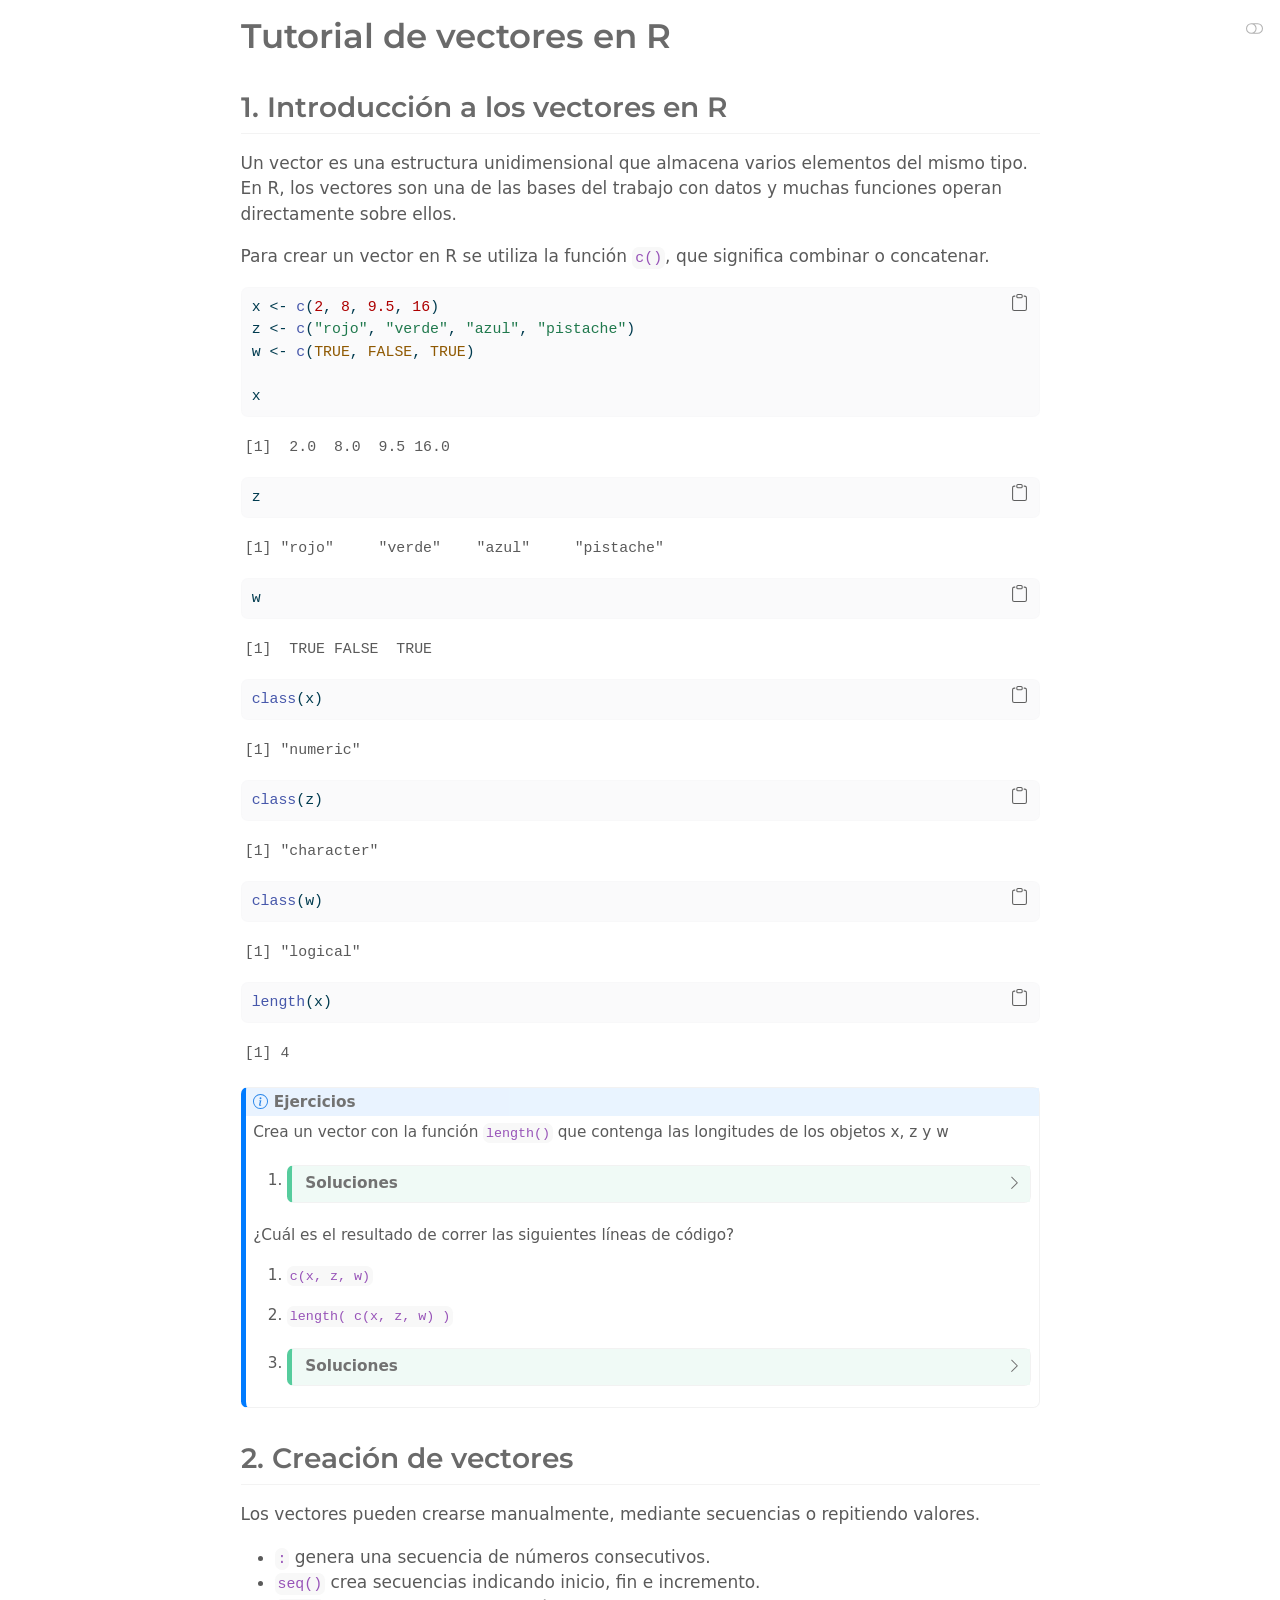
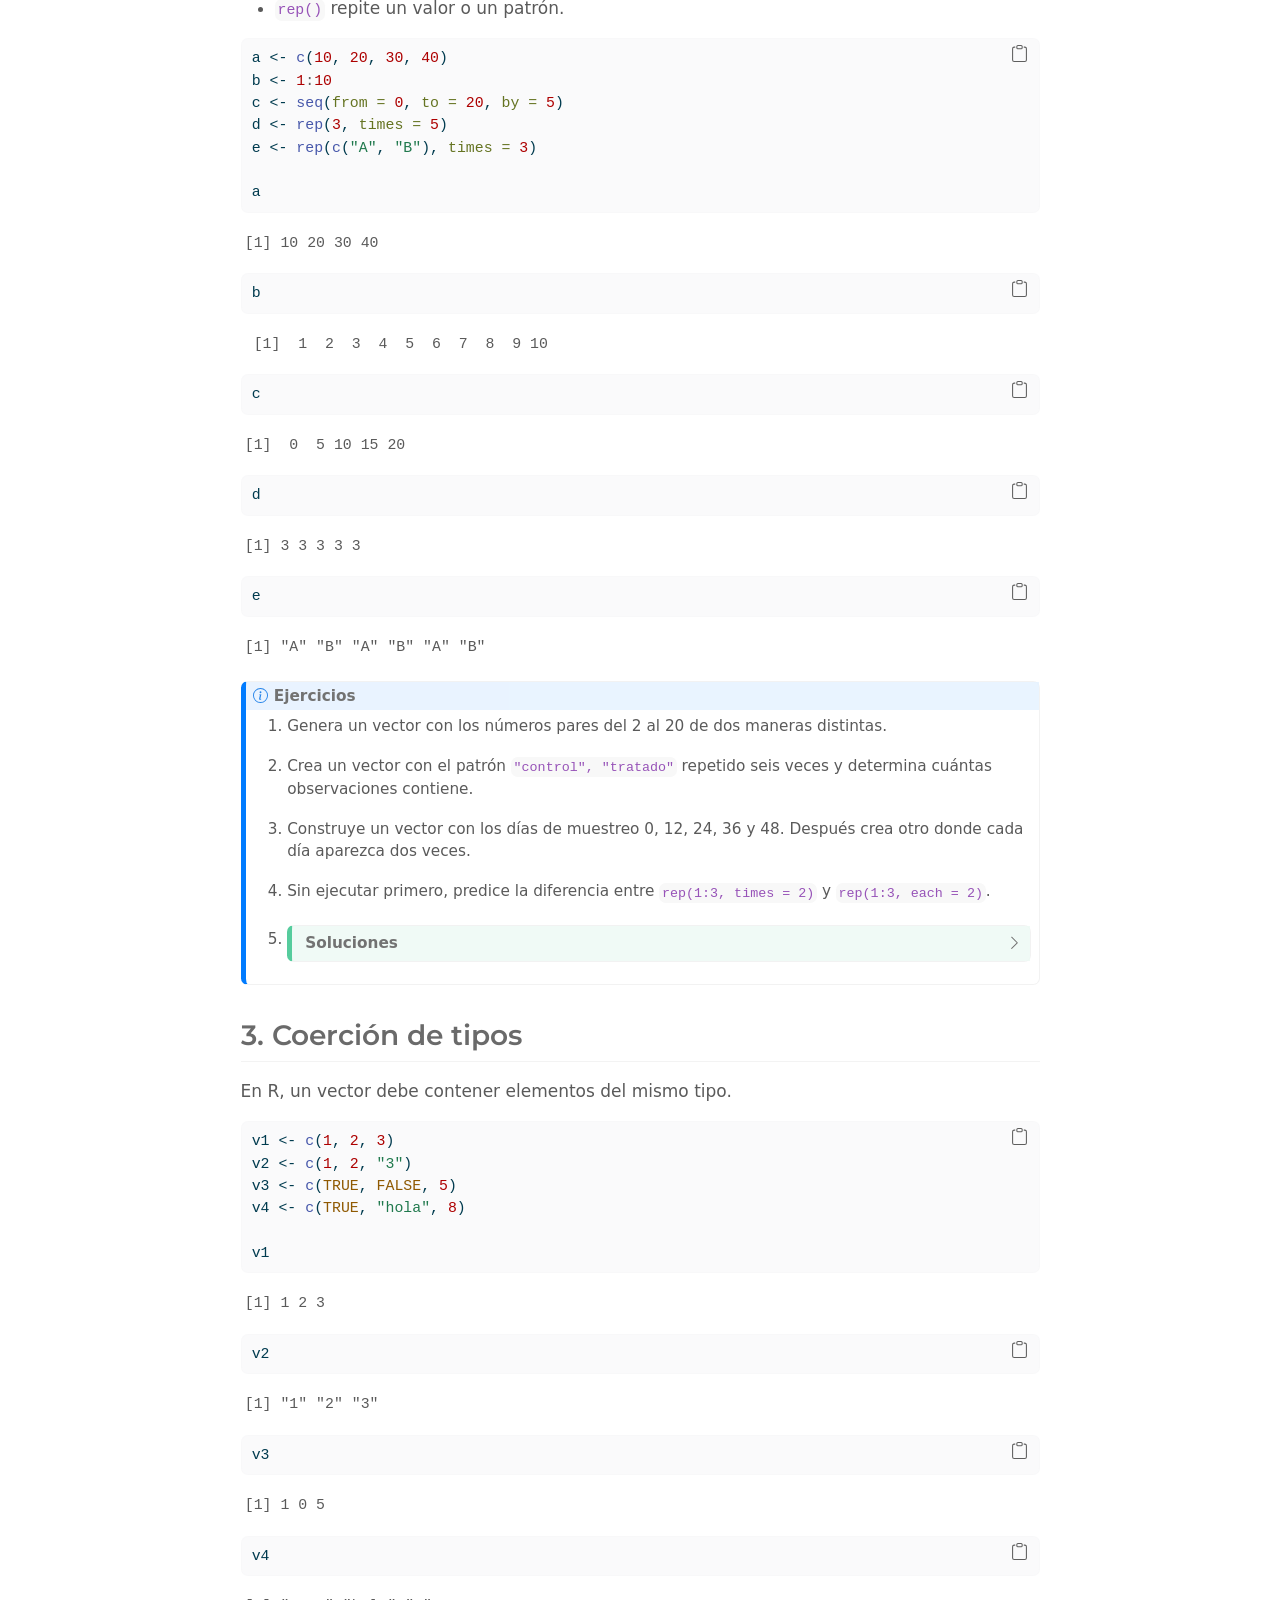
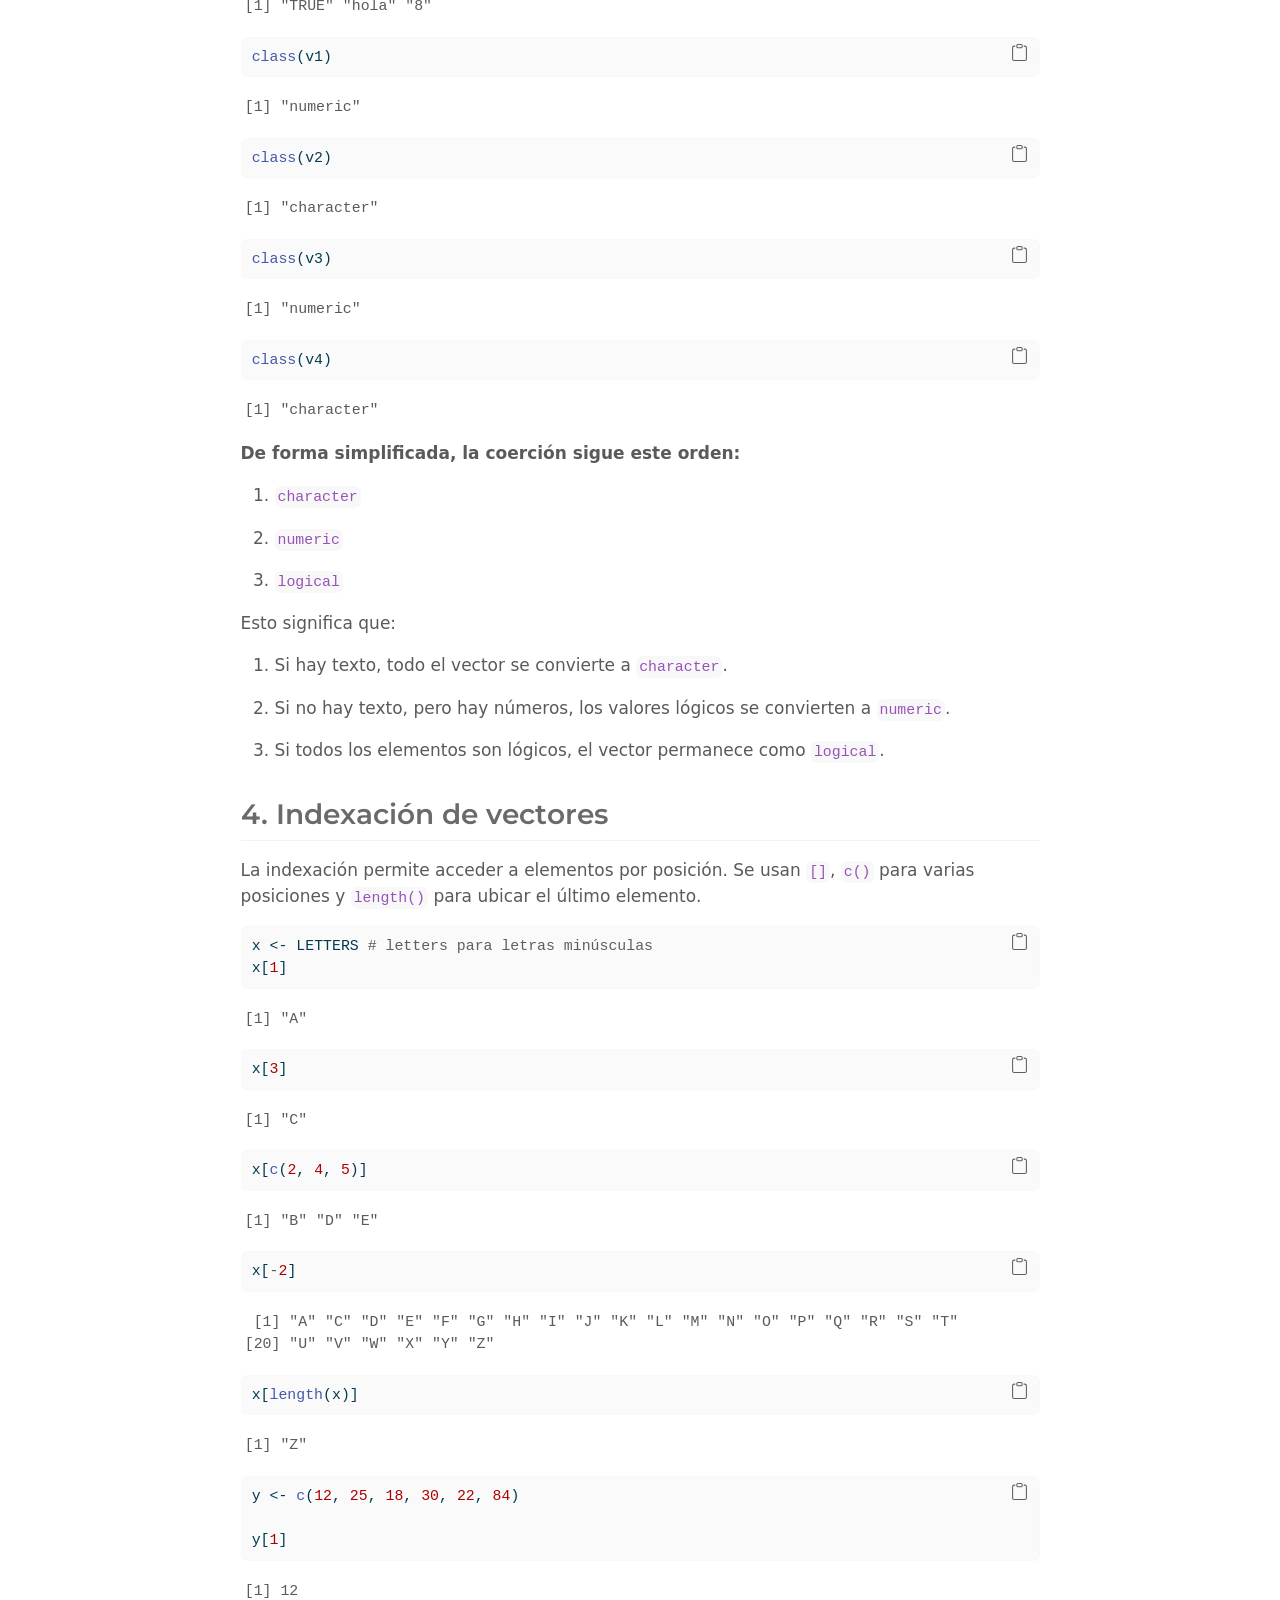
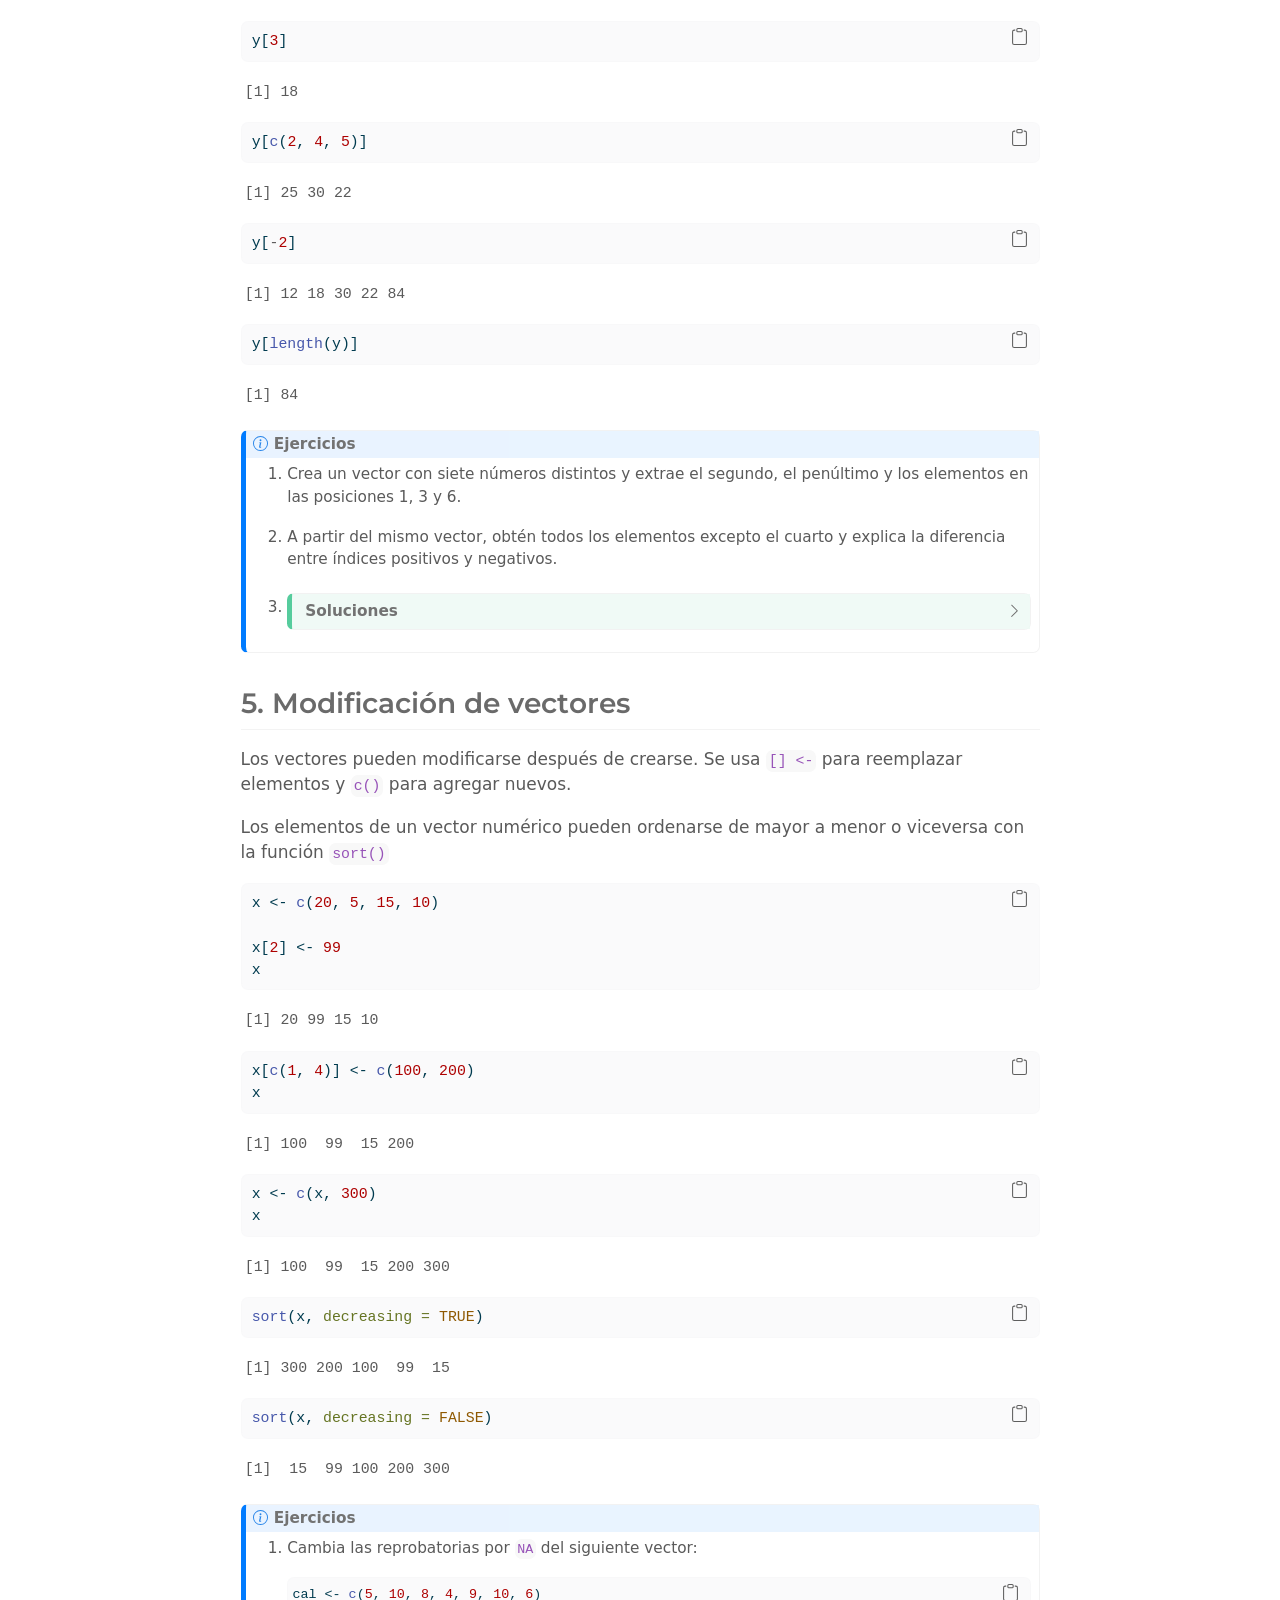
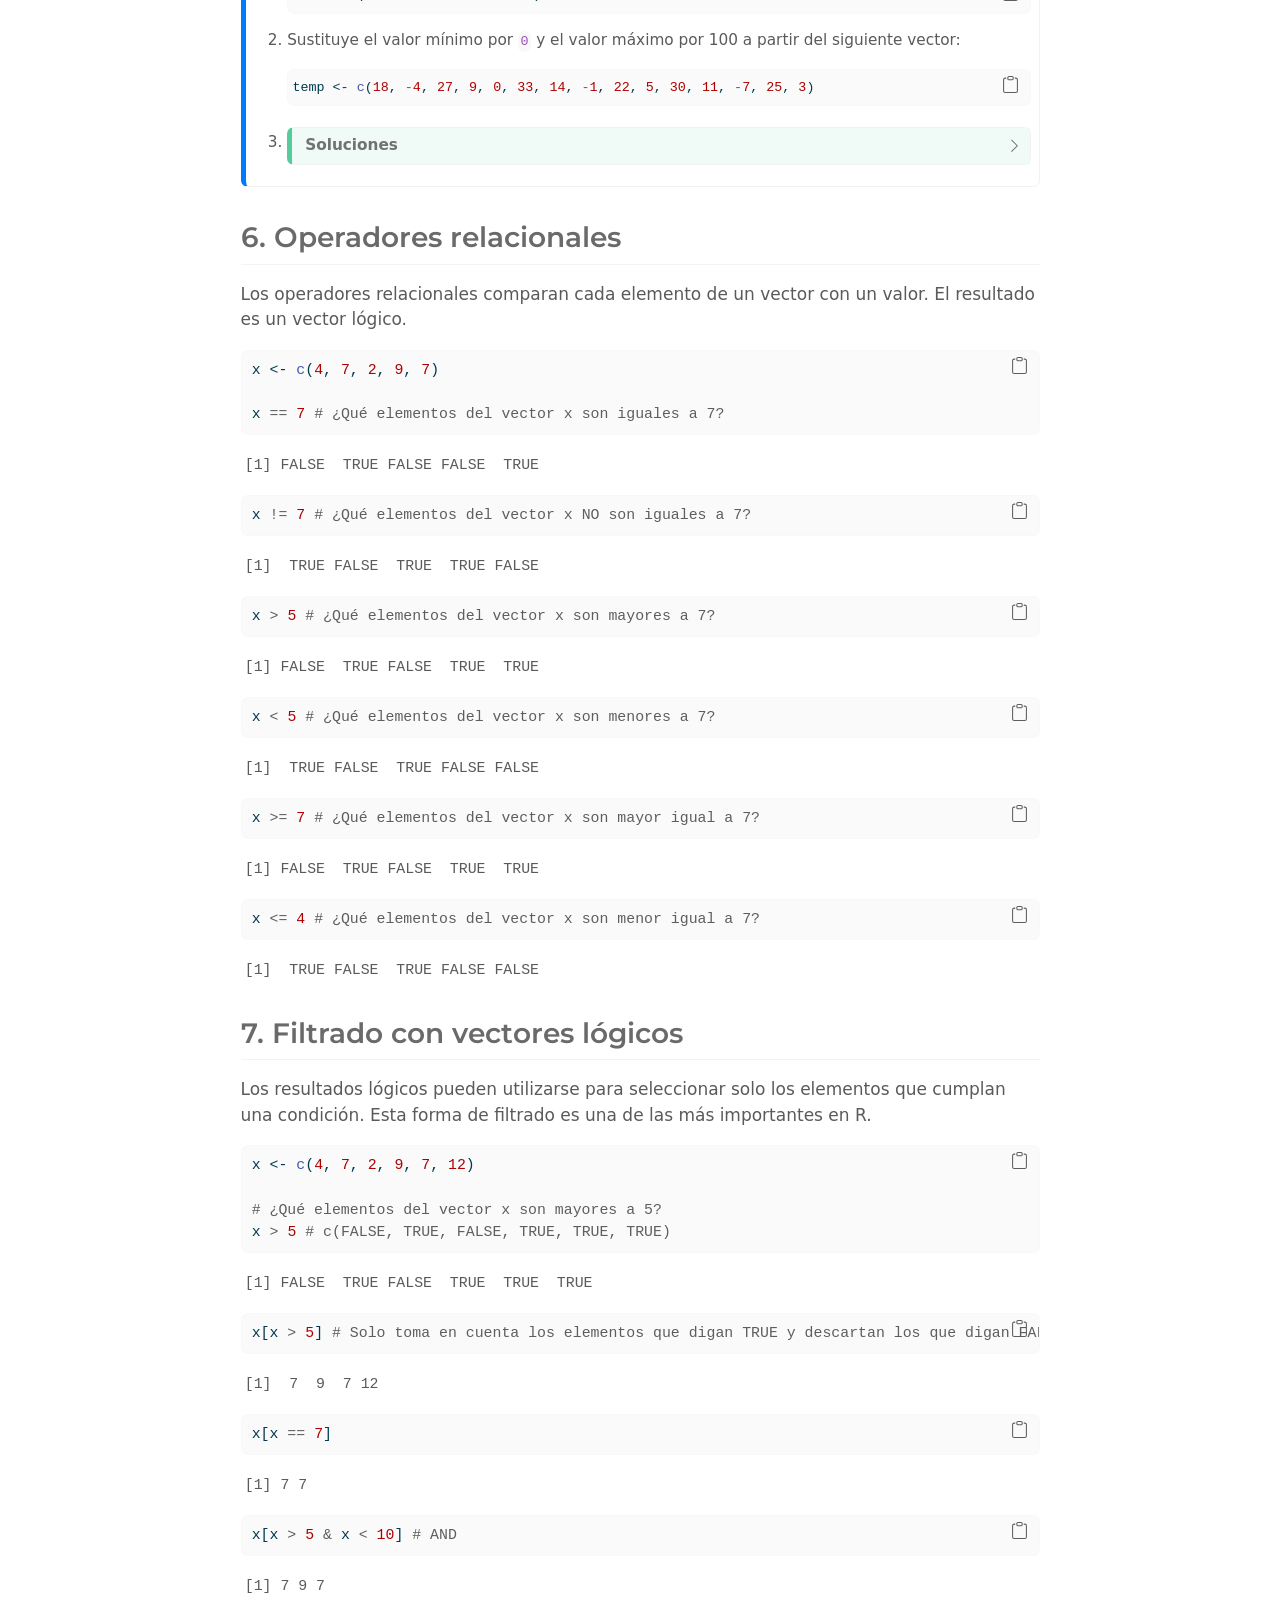
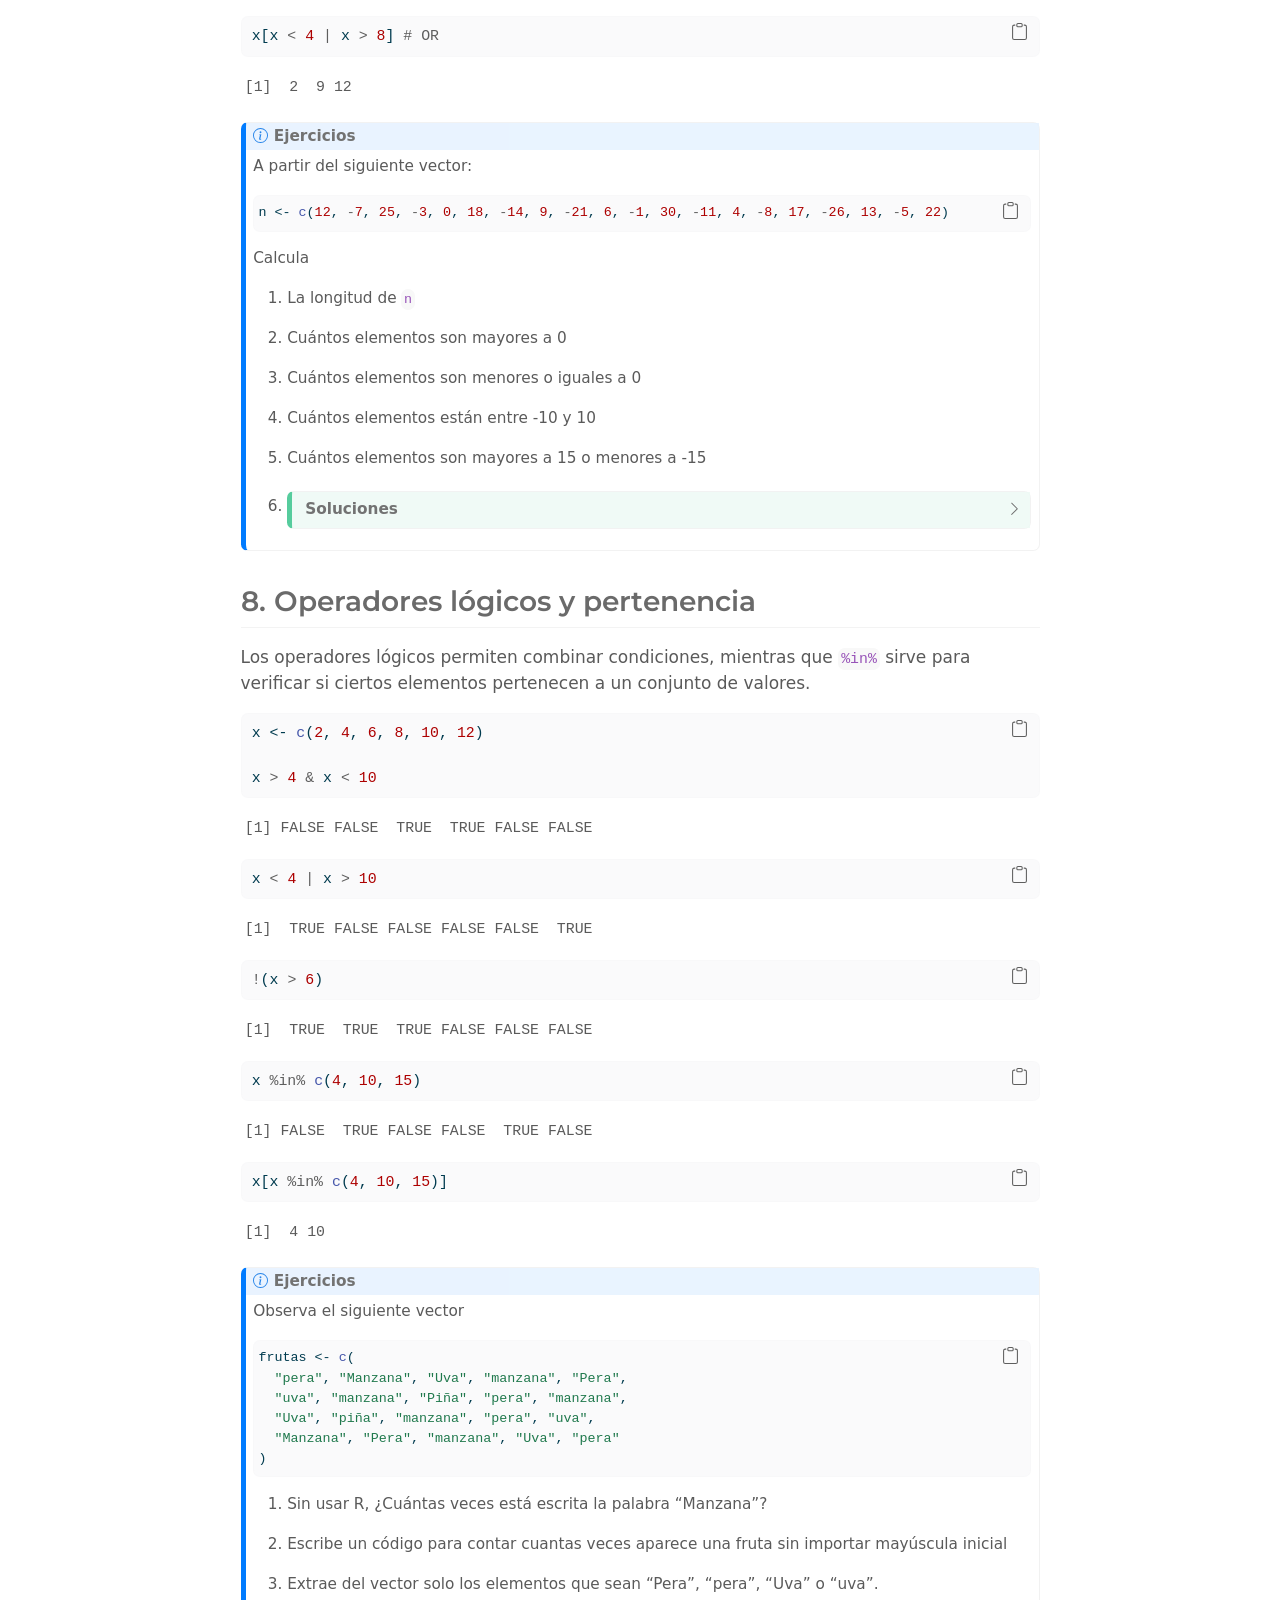
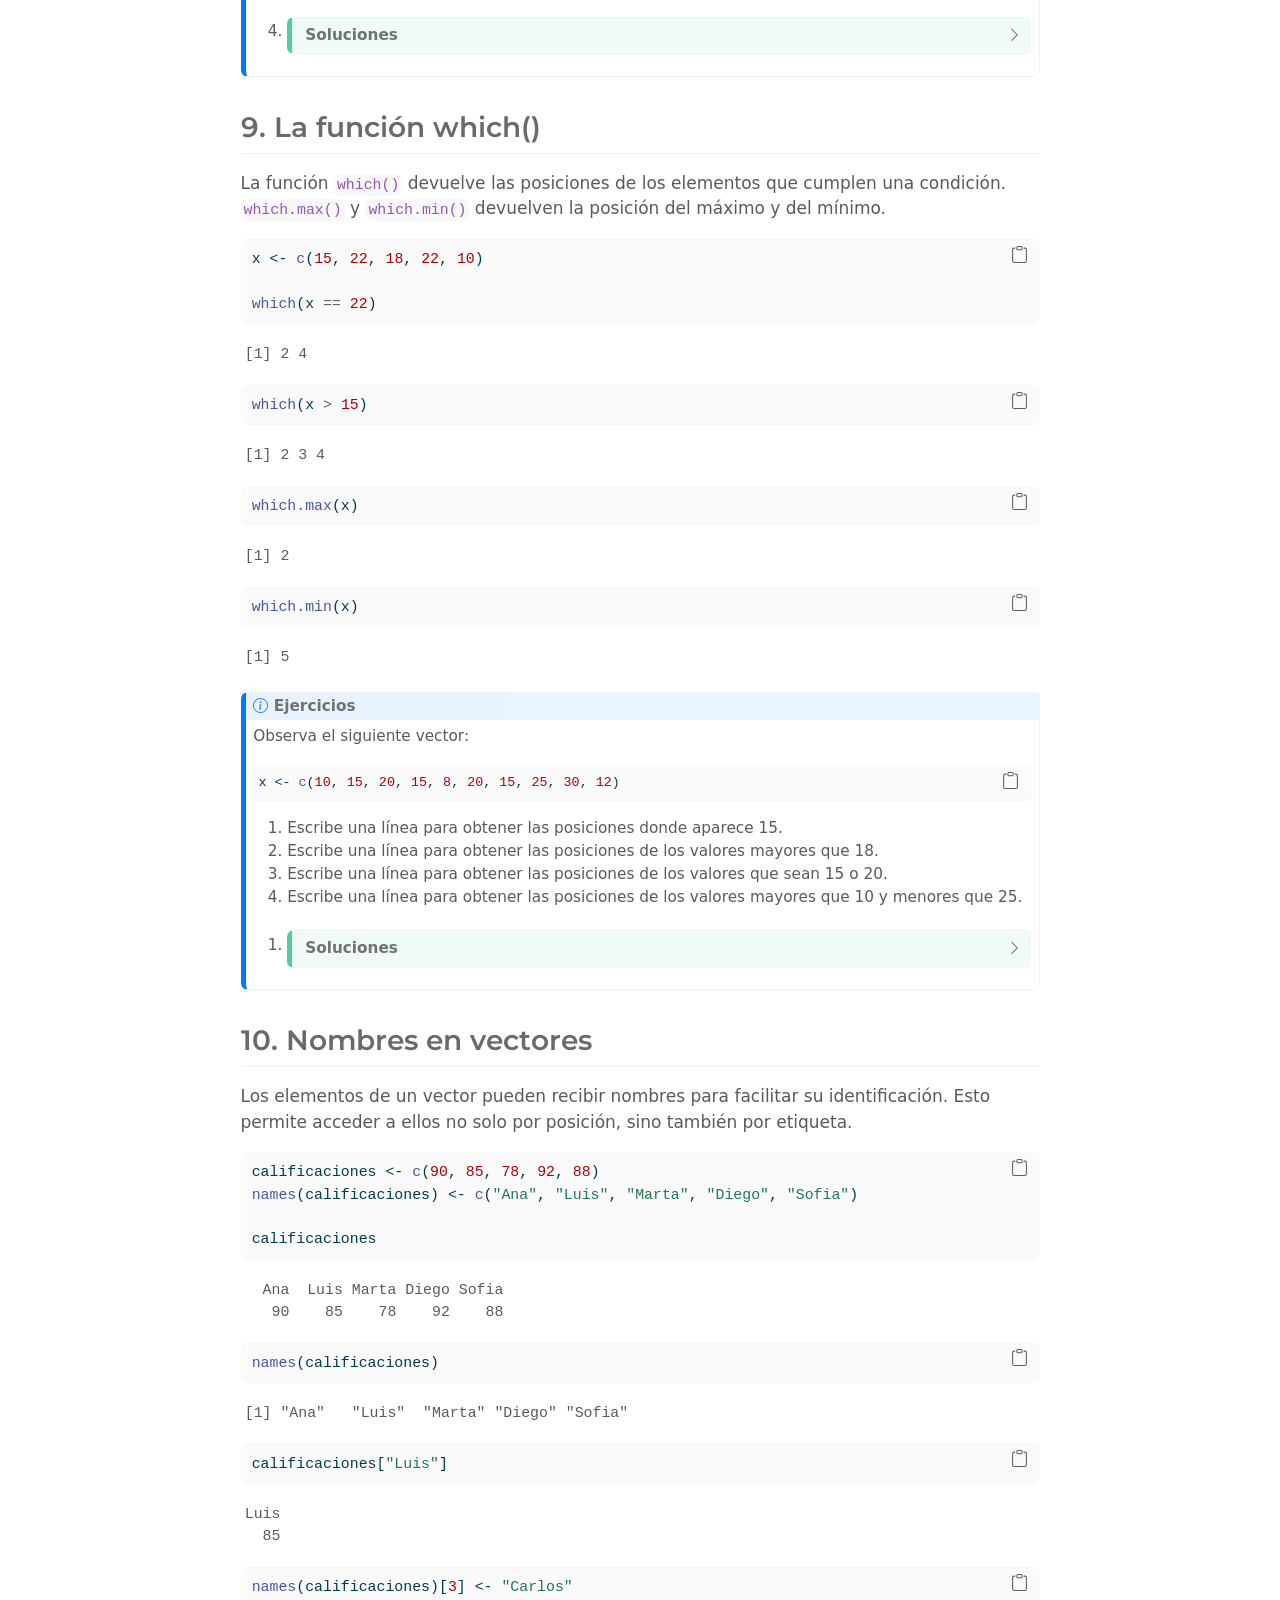
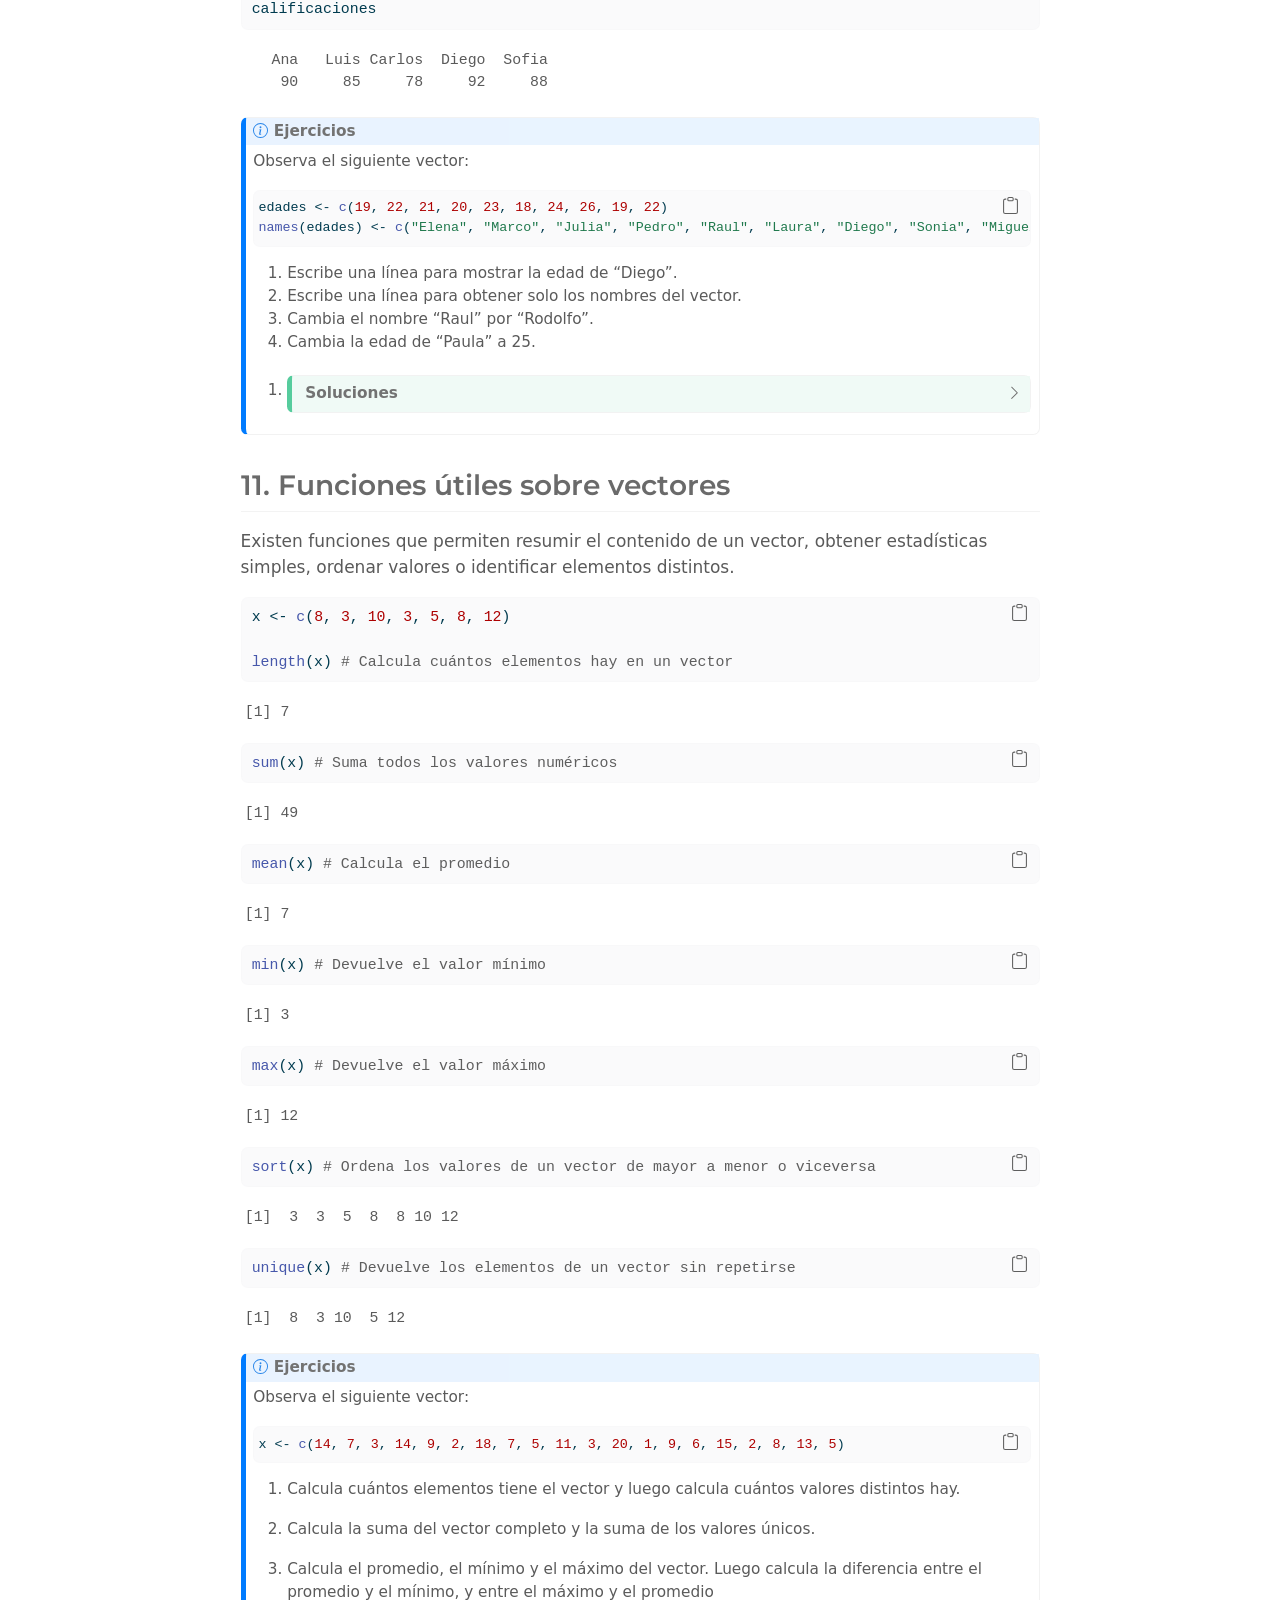
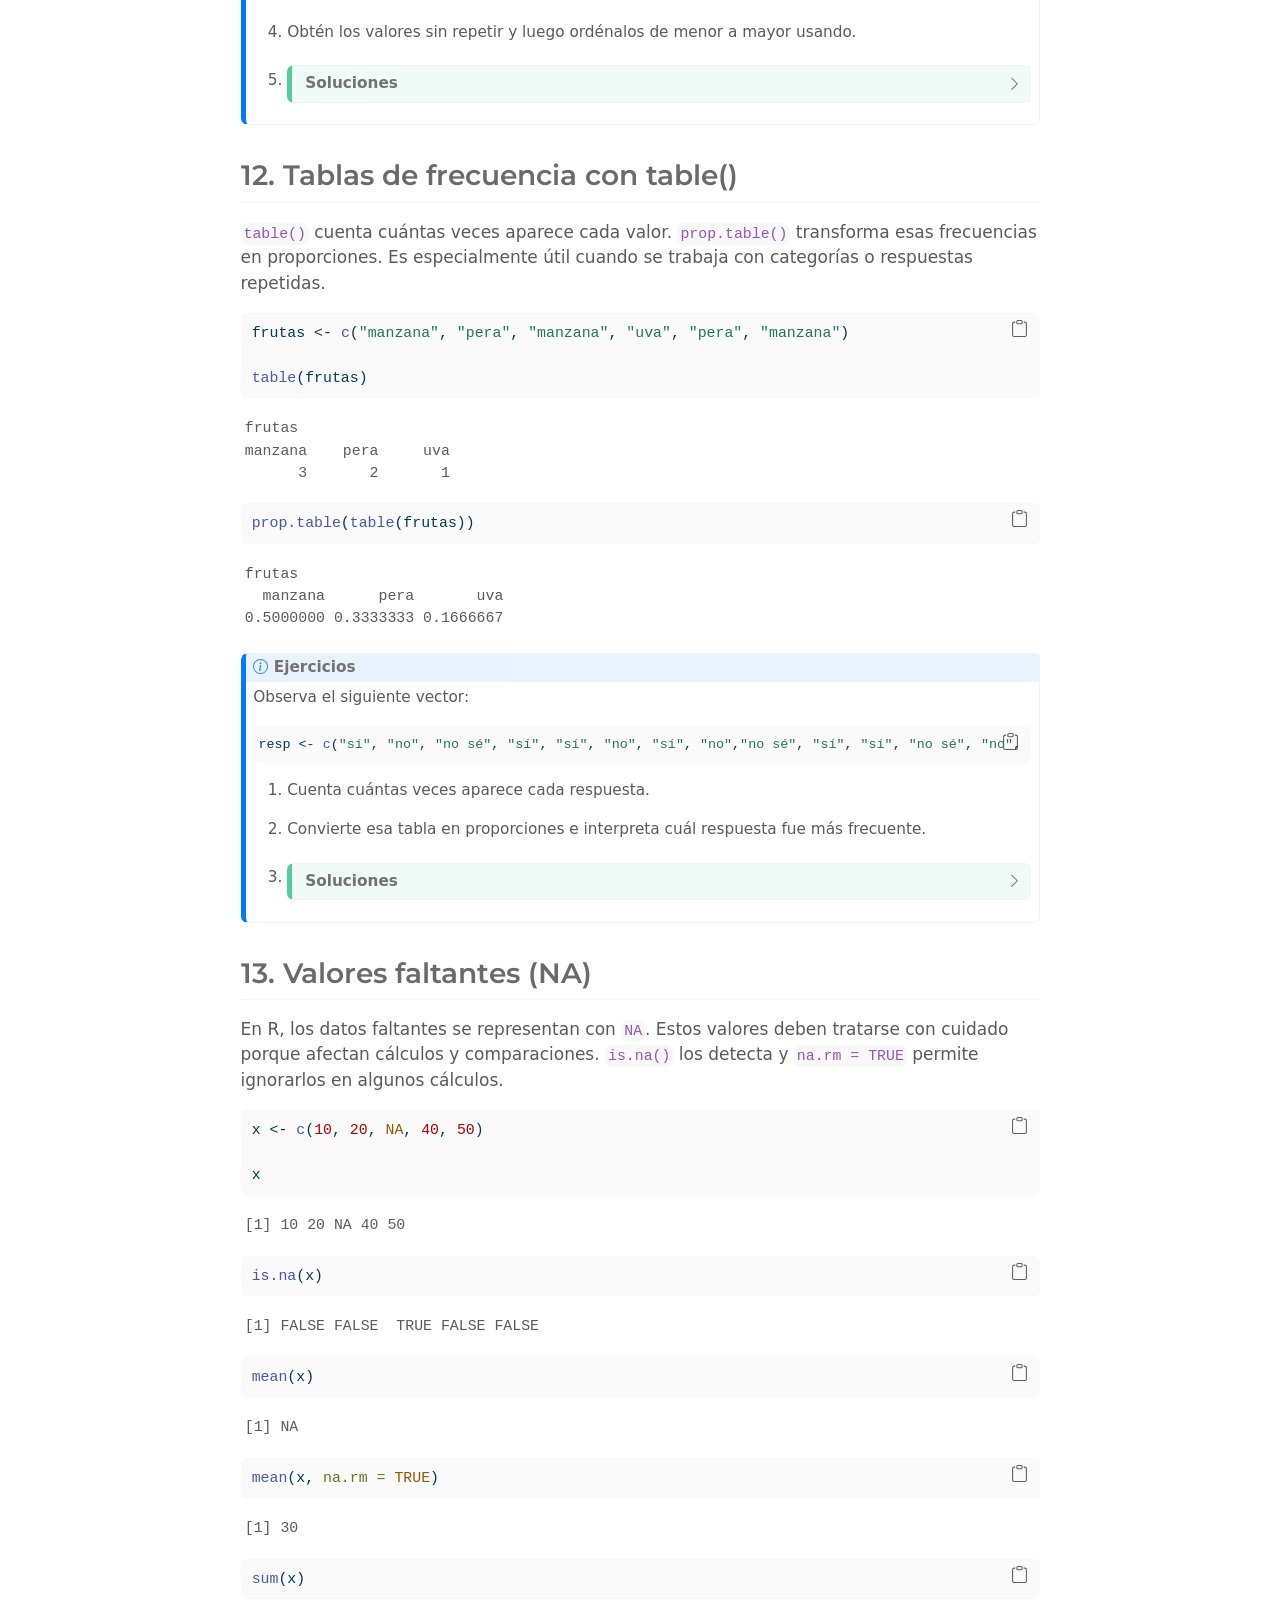
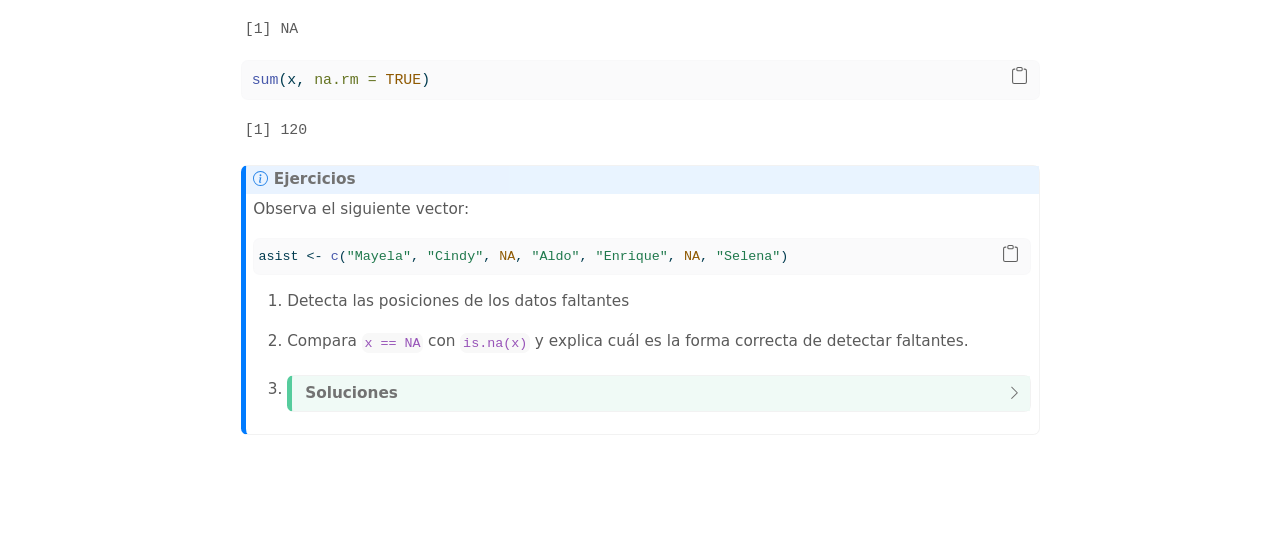
==== VectoresR.html @ cc98513a "Finished" ====
<!DOCTYPE html>
<html xmlns="http://www.w3.org/1999/xhtml" lang="en" xml:lang="en"><head>

<meta charset="utf-8">
<meta name="generator" content="quarto-1.3.433">

<meta name="viewport" content="width=device-width, initial-scale=1.0, user-scalable=yes">


<title>Tutorial de vectores en R</title>
<style>
code{white-space: pre-wrap;}
span.smallcaps{font-variant: small-caps;}
div.columns{display: flex; gap: min(4vw, 1.5em);}
div.column{flex: auto; overflow-x: auto;}
div.hanging-indent{margin-left: 1.5em; text-indent: -1.5em;}
ul.task-list{list-style: none;}
ul.task-list li input[type="checkbox"] {
  width: 0.8em;
  margin: 0 0.8em 0.2em -1em; /* quarto-specific, see https://github.com/quarto-dev/quarto-cli/issues/4556 */ 
  vertical-align: middle;
}
/* CSS for syntax highlighting */
pre > code.sourceCode { white-space: pre; position: relative; }
pre > code.sourceCode > span { display: inline-block; line-height: 1.25; }
pre > code.sourceCode > span:empty { height: 1.2em; }
.sourceCode { overflow: visible; }
code.sourceCode > span { color: inherit; text-decoration: inherit; }
div.sourceCode { margin: 1em 0; }
pre.sourceCode { margin: 0; }
@media screen {
div.sourceCode { overflow: auto; }
}
@media print {
pre > code.sourceCode { white-space: pre-wrap; }
pre > code.sourceCode > span { text-indent: -5em; padding-left: 5em; }
}
pre.numberSource code
  { counter-reset: source-line 0; }
pre.numberSource code > span
  { position: relative; left: -4em; counter-increment: source-line; }
pre.numberSource code > span > a:first-child::before
  { content: counter(source-line);
    position: relative; left: -1em; text-align: right; vertical-align: baseline;
    border: none; display: inline-block;
    -webkit-touch-callout: none; -webkit-user-select: none;
    -khtml-user-select: none; -moz-user-select: none;
    -ms-user-select: none; user-select: none;
    padding: 0 4px; width: 4em;
  }
pre.numberSource { margin-left: 3em;  padding-left: 4px; }
div.sourceCode
  {   }
@media screen {
pre > code.sourceCode > span > a:first-child::before { text-decoration: underline; }
}
</style>


<script src="VectoresR_files/libs/clipboard/clipboard.min.js"></script>
<script src="VectoresR_files/libs/quarto-html/quarto.js"></script>
<script src="VectoresR_files/libs/quarto-html/popper.min.js"></script>
<script src="VectoresR_files/libs/quarto-html/tippy.umd.min.js"></script>
<script src="VectoresR_files/libs/quarto-html/anchor.min.js"></script>
<link href="VectoresR_files/libs/quarto-html/tippy.css" rel="stylesheet">
<link href="VectoresR_files/libs/quarto-html/quarto-syntax-highlighting.css" rel="stylesheet" class="quarto-color-scheme" id="quarto-text-highlighting-styles">
<link href="VectoresR_files/libs/quarto-html/quarto-syntax-highlighting-dark.css" rel="prefetch" class="quarto-color-scheme quarto-color-alternate" id="quarto-text-highlighting-styles">
<script src="VectoresR_files/libs/bootstrap/bootstrap.min.js"></script>
<link href="VectoresR_files/libs/bootstrap/bootstrap-icons.css" rel="stylesheet">
<link href="VectoresR_files/libs/bootstrap/bootstrap.min.css" rel="stylesheet" class="quarto-color-scheme" id="quarto-bootstrap" data-mode="light">
<link href="VectoresR_files/libs/bootstrap/bootstrap-dark.min.css" rel="prefetch" class="quarto-color-scheme quarto-color-alternate" id="quarto-bootstrap" data-mode="dark">


</head>

<body class="fullcontent">

<div id="quarto-content" class="page-columns page-rows-contents page-layout-article">

<main class="content" id="quarto-document-content">

<header id="title-block-header" class="quarto-title-block default">
<div class="quarto-title">
<h1 class="title">Tutorial de vectores en R</h1>
</div>



<div class="quarto-title-meta">

    
  
    
  </div>
  

</header>

<section id="introducción-a-los-vectores-en-r" class="level2">
<h2 class="anchored" data-anchor-id="introducción-a-los-vectores-en-r">1. Introducción a los vectores en R</h2>
<p>Un vector es una estructura unidimensional que almacena varios elementos del mismo tipo. En R, los vectores son una de las bases del trabajo con datos y muchas funciones operan directamente sobre ellos.</p>
<p>Para crear un vector en R se utiliza la función <code>c()</code>, que significa combinar o concatenar.</p>
<div class="cell">
<div class="sourceCode cell-code" id="cb1"><pre class="sourceCode r code-with-copy"><code class="sourceCode r"><span id="cb1-1"><a href="#cb1-1" aria-hidden="true" tabindex="-1"></a>x <span class="ot">&lt;-</span> <span class="fu">c</span>(<span class="dv">2</span>, <span class="dv">8</span>, <span class="fl">9.5</span>, <span class="dv">16</span>)</span>
<span id="cb1-2"><a href="#cb1-2" aria-hidden="true" tabindex="-1"></a>z <span class="ot">&lt;-</span> <span class="fu">c</span>(<span class="st">"rojo"</span>, <span class="st">"verde"</span>, <span class="st">"azul"</span>, <span class="st">"pistache"</span>)</span>
<span id="cb1-3"><a href="#cb1-3" aria-hidden="true" tabindex="-1"></a>w <span class="ot">&lt;-</span> <span class="fu">c</span>(<span class="cn">TRUE</span>, <span class="cn">FALSE</span>, <span class="cn">TRUE</span>)</span>
<span id="cb1-4"><a href="#cb1-4" aria-hidden="true" tabindex="-1"></a></span>
<span id="cb1-5"><a href="#cb1-5" aria-hidden="true" tabindex="-1"></a>x</span></code><button title="Copy to Clipboard" class="code-copy-button"><i class="bi"></i></button></pre></div>
<div class="cell-output cell-output-stdout">
<pre><code>[1]  2.0  8.0  9.5 16.0</code></pre>
</div>
<div class="sourceCode cell-code" id="cb3"><pre class="sourceCode r code-with-copy"><code class="sourceCode r"><span id="cb3-1"><a href="#cb3-1" aria-hidden="true" tabindex="-1"></a>z</span></code><button title="Copy to Clipboard" class="code-copy-button"><i class="bi"></i></button></pre></div>
<div class="cell-output cell-output-stdout">
<pre><code>[1] "rojo"     "verde"    "azul"     "pistache"</code></pre>
</div>
<div class="sourceCode cell-code" id="cb5"><pre class="sourceCode r code-with-copy"><code class="sourceCode r"><span id="cb5-1"><a href="#cb5-1" aria-hidden="true" tabindex="-1"></a>w</span></code><button title="Copy to Clipboard" class="code-copy-button"><i class="bi"></i></button></pre></div>
<div class="cell-output cell-output-stdout">
<pre><code>[1]  TRUE FALSE  TRUE</code></pre>
</div>
<div class="sourceCode cell-code" id="cb7"><pre class="sourceCode r code-with-copy"><code class="sourceCode r"><span id="cb7-1"><a href="#cb7-1" aria-hidden="true" tabindex="-1"></a><span class="fu">class</span>(x)</span></code><button title="Copy to Clipboard" class="code-copy-button"><i class="bi"></i></button></pre></div>
<div class="cell-output cell-output-stdout">
<pre><code>[1] "numeric"</code></pre>
</div>
<div class="sourceCode cell-code" id="cb9"><pre class="sourceCode r code-with-copy"><code class="sourceCode r"><span id="cb9-1"><a href="#cb9-1" aria-hidden="true" tabindex="-1"></a><span class="fu">class</span>(z)</span></code><button title="Copy to Clipboard" class="code-copy-button"><i class="bi"></i></button></pre></div>
<div class="cell-output cell-output-stdout">
<pre><code>[1] "character"</code></pre>
</div>
<div class="sourceCode cell-code" id="cb11"><pre class="sourceCode r code-with-copy"><code class="sourceCode r"><span id="cb11-1"><a href="#cb11-1" aria-hidden="true" tabindex="-1"></a><span class="fu">class</span>(w)</span></code><button title="Copy to Clipboard" class="code-copy-button"><i class="bi"></i></button></pre></div>
<div class="cell-output cell-output-stdout">
<pre><code>[1] "logical"</code></pre>
</div>
<div class="sourceCode cell-code" id="cb13"><pre class="sourceCode r code-with-copy"><code class="sourceCode r"><span id="cb13-1"><a href="#cb13-1" aria-hidden="true" tabindex="-1"></a><span class="fu">length</span>(x)</span></code><button title="Copy to Clipboard" class="code-copy-button"><i class="bi"></i></button></pre></div>
<div class="cell-output cell-output-stdout">
<pre><code>[1] 4</code></pre>
</div>
</div>
<div class="callout callout-style-default callout-note callout-titled">
<div class="callout-header d-flex align-content-center">
<div class="callout-icon-container">
<i class="callout-icon"></i>
</div>
<div class="callout-title-container flex-fill">
Ejercicios
</div>
</div>
<div class="callout-body-container callout-body">
<p>Crea un vector con la función <code>length()</code> que contenga las longitudes de los objetos x, z y w</p>
<ol type="1">
<li><div class="callout callout-style-default callout-tip no-icon callout-titled">
<div class="callout-header d-flex align-content-center" data-bs-toggle="collapse" data-bs-target=".callout-1-contents" aria-controls="callout-1" aria-expanded="false" aria-label="Toggle callout">
<div class="callout-icon-container">
<i class="callout-icon no-icon"></i>
</div>
<div class="callout-title-container flex-fill">
Soluciones
</div>
<div class="callout-btn-toggle d-inline-block border-0 py-1 ps-1 pe-0 float-end"><i class="callout-toggle"></i></div>
</div>
<div id="callout-1" class="callout-1-contents callout-collapse collapse">
<div class="callout-body-container callout-body">
<div class="cell">
<div class="sourceCode cell-code" id="cb15"><pre class="sourceCode r code-with-copy"><code class="sourceCode r"><span id="cb15-1"><a href="#cb15-1" aria-hidden="true" tabindex="-1"></a><span class="fu">c</span>(</span>
<span id="cb15-2"><a href="#cb15-2" aria-hidden="true" tabindex="-1"></a> <span class="fu">length</span>(x),</span>
<span id="cb15-3"><a href="#cb15-3" aria-hidden="true" tabindex="-1"></a> <span class="fu">length</span>(z),</span>
<span id="cb15-4"><a href="#cb15-4" aria-hidden="true" tabindex="-1"></a> <span class="fu">length</span>(w)</span>
<span id="cb15-5"><a href="#cb15-5" aria-hidden="true" tabindex="-1"></a>)</span></code><button title="Copy to Clipboard" class="code-copy-button"><i class="bi"></i></button></pre></div>
<div class="cell-output cell-output-stdout">
<pre><code>[1] 4 4 3</code></pre>
</div>
</div>
</div>
</div>
</div></li>
</ol>
<p>¿Cuál es el resultado de correr las siguientes líneas de código?</p>
<ol type="1">
<li><p><code>c(x, z, w)</code></p></li>
<li><p><code>length( c(x, z, w) )</code></p></li>
<li><div class="callout callout-style-default callout-tip no-icon callout-titled">
<div class="callout-header d-flex align-content-center" data-bs-toggle="collapse" data-bs-target=".callout-2-contents" aria-controls="callout-2" aria-expanded="false" aria-label="Toggle callout">
<div class="callout-icon-container">
<i class="callout-icon no-icon"></i>
</div>
<div class="callout-title-container flex-fill">
Soluciones
</div>
<div class="callout-btn-toggle d-inline-block border-0 py-1 ps-1 pe-0 float-end"><i class="callout-toggle"></i></div>
</div>
<div id="callout-2" class="callout-2-contents callout-collapse collapse">
<div class="callout-body-container callout-body">
<ol type="1">
<li><code>c(x, z, w)</code> combina los elementos de <code>x</code>, <code>z</code> y <code>w</code> en un solo vector.</li>
<li><code>length(c(x, z, w))</code> cuenta cuántos elementos tiene ese vector combinado.</li>
</ol>
</div>
</div>
</div></li>
</ol>
</div>
</div>
</section>
<section id="creación-de-vectores" class="level2">
<h2 class="anchored" data-anchor-id="creación-de-vectores">2. Creación de vectores</h2>
<p>Los vectores pueden crearse manualmente, mediante secuencias o repitiendo valores.</p>
<ul>
<li><code>:</code> genera una secuencia de números consecutivos.</li>
<li><code>seq()</code> crea secuencias indicando inicio, fin e incremento.</li>
<li><code>rep()</code> repite un valor o un patrón.</li>
</ul>
<div class="cell">
<div class="sourceCode cell-code" id="cb17"><pre class="sourceCode r code-with-copy"><code class="sourceCode r"><span id="cb17-1"><a href="#cb17-1" aria-hidden="true" tabindex="-1"></a>a <span class="ot">&lt;-</span> <span class="fu">c</span>(<span class="dv">10</span>, <span class="dv">20</span>, <span class="dv">30</span>, <span class="dv">40</span>)</span>
<span id="cb17-2"><a href="#cb17-2" aria-hidden="true" tabindex="-1"></a>b <span class="ot">&lt;-</span> <span class="dv">1</span><span class="sc">:</span><span class="dv">10</span></span>
<span id="cb17-3"><a href="#cb17-3" aria-hidden="true" tabindex="-1"></a>c <span class="ot">&lt;-</span> <span class="fu">seq</span>(<span class="at">from =</span> <span class="dv">0</span>, <span class="at">to =</span> <span class="dv">20</span>, <span class="at">by =</span> <span class="dv">5</span>)</span>
<span id="cb17-4"><a href="#cb17-4" aria-hidden="true" tabindex="-1"></a>d <span class="ot">&lt;-</span> <span class="fu">rep</span>(<span class="dv">3</span>, <span class="at">times =</span> <span class="dv">5</span>)</span>
<span id="cb17-5"><a href="#cb17-5" aria-hidden="true" tabindex="-1"></a>e <span class="ot">&lt;-</span> <span class="fu">rep</span>(<span class="fu">c</span>(<span class="st">"A"</span>, <span class="st">"B"</span>), <span class="at">times =</span> <span class="dv">3</span>)</span>
<span id="cb17-6"><a href="#cb17-6" aria-hidden="true" tabindex="-1"></a></span>
<span id="cb17-7"><a href="#cb17-7" aria-hidden="true" tabindex="-1"></a>a</span></code><button title="Copy to Clipboard" class="code-copy-button"><i class="bi"></i></button></pre></div>
<div class="cell-output cell-output-stdout">
<pre><code>[1] 10 20 30 40</code></pre>
</div>
<div class="sourceCode cell-code" id="cb19"><pre class="sourceCode r code-with-copy"><code class="sourceCode r"><span id="cb19-1"><a href="#cb19-1" aria-hidden="true" tabindex="-1"></a>b</span></code><button title="Copy to Clipboard" class="code-copy-button"><i class="bi"></i></button></pre></div>
<div class="cell-output cell-output-stdout">
<pre><code> [1]  1  2  3  4  5  6  7  8  9 10</code></pre>
</div>
<div class="sourceCode cell-code" id="cb21"><pre class="sourceCode r code-with-copy"><code class="sourceCode r"><span id="cb21-1"><a href="#cb21-1" aria-hidden="true" tabindex="-1"></a>c</span></code><button title="Copy to Clipboard" class="code-copy-button"><i class="bi"></i></button></pre></div>
<div class="cell-output cell-output-stdout">
<pre><code>[1]  0  5 10 15 20</code></pre>
</div>
<div class="sourceCode cell-code" id="cb23"><pre class="sourceCode r code-with-copy"><code class="sourceCode r"><span id="cb23-1"><a href="#cb23-1" aria-hidden="true" tabindex="-1"></a>d</span></code><button title="Copy to Clipboard" class="code-copy-button"><i class="bi"></i></button></pre></div>
<div class="cell-output cell-output-stdout">
<pre><code>[1] 3 3 3 3 3</code></pre>
</div>
<div class="sourceCode cell-code" id="cb25"><pre class="sourceCode r code-with-copy"><code class="sourceCode r"><span id="cb25-1"><a href="#cb25-1" aria-hidden="true" tabindex="-1"></a>e</span></code><button title="Copy to Clipboard" class="code-copy-button"><i class="bi"></i></button></pre></div>
<div class="cell-output cell-output-stdout">
<pre><code>[1] "A" "B" "A" "B" "A" "B"</code></pre>
</div>
</div>
<div class="callout callout-style-default callout-note callout-titled">
<div class="callout-header d-flex align-content-center">
<div class="callout-icon-container">
<i class="callout-icon"></i>
</div>
<div class="callout-title-container flex-fill">
Ejercicios
</div>
</div>
<div class="callout-body-container callout-body">
<ol type="1">
<li><p>Genera un vector con los números pares del 2 al 20 de dos maneras distintas.</p></li>
<li><p>Crea un vector con el patrón <code>"control", "tratado"</code> repetido seis veces y determina cuántas observaciones contiene.</p></li>
<li><p>Construye un vector con los días de muestreo 0, 12, 24, 36 y 48. Después crea otro donde cada día aparezca dos veces.</p></li>
<li><p>Sin ejecutar primero, predice la diferencia entre <code>rep(1:3, times = 2)</code> y <code>rep(1:3, each = 2)</code>.</p></li>
<li><div class="callout callout-style-default callout-tip no-icon callout-titled">
<div class="callout-header d-flex align-content-center" data-bs-toggle="collapse" data-bs-target=".callout-4-contents" aria-controls="callout-4" aria-expanded="false" aria-label="Toggle callout">
<div class="callout-icon-container">
<i class="callout-icon no-icon"></i>
</div>
<div class="callout-title-container flex-fill">
Soluciones
</div>
<div class="callout-btn-toggle d-inline-block border-0 py-1 ps-1 pe-0 float-end"><i class="callout-toggle"></i></div>
</div>
<div id="callout-4" class="callout-4-contents callout-collapse collapse">
<div class="callout-body-container callout-body">
<div class="cell">
<div class="sourceCode cell-code" id="cb27"><pre class="sourceCode r code-with-copy"><code class="sourceCode r"><span id="cb27-1"><a href="#cb27-1" aria-hidden="true" tabindex="-1"></a><span class="co"># 1</span></span>
<span id="cb27-2"><a href="#cb27-2" aria-hidden="true" tabindex="-1"></a>pares1 <span class="ot">&lt;-</span> <span class="fu">seq</span>(<span class="dv">2</span>, <span class="dv">20</span>, <span class="at">by =</span> <span class="dv">2</span>)</span>
<span id="cb27-3"><a href="#cb27-3" aria-hidden="true" tabindex="-1"></a>pares2 <span class="ot">&lt;-</span> <span class="fu">c</span>(<span class="dv">2</span>, <span class="dv">4</span>, <span class="dv">6</span>, <span class="dv">8</span>, <span class="dv">10</span>, <span class="dv">12</span>, <span class="dv">14</span>, <span class="dv">16</span>, <span class="dv">18</span>, <span class="dv">20</span>)</span>
<span id="cb27-4"><a href="#cb27-4" aria-hidden="true" tabindex="-1"></a></span>
<span id="cb27-5"><a href="#cb27-5" aria-hidden="true" tabindex="-1"></a>pares1</span></code><button title="Copy to Clipboard" class="code-copy-button"><i class="bi"></i></button></pre></div>
<div class="cell-output cell-output-stdout">
<pre><code> [1]  2  4  6  8 10 12 14 16 18 20</code></pre>
</div>
<div class="sourceCode cell-code" id="cb29"><pre class="sourceCode r code-with-copy"><code class="sourceCode r"><span id="cb29-1"><a href="#cb29-1" aria-hidden="true" tabindex="-1"></a>pares2</span></code><button title="Copy to Clipboard" class="code-copy-button"><i class="bi"></i></button></pre></div>
<div class="cell-output cell-output-stdout">
<pre><code> [1]  2  4  6  8 10 12 14 16 18 20</code></pre>
</div>
<div class="sourceCode cell-code" id="cb31"><pre class="sourceCode r code-with-copy"><code class="sourceCode r"><span id="cb31-1"><a href="#cb31-1" aria-hidden="true" tabindex="-1"></a><span class="co"># 2</span></span>
<span id="cb31-2"><a href="#cb31-2" aria-hidden="true" tabindex="-1"></a>grupos <span class="ot">&lt;-</span> <span class="fu">rep</span>(<span class="fu">c</span>(<span class="st">"control"</span>, <span class="st">"tratado"</span>), <span class="at">times =</span> <span class="dv">6</span>)</span>
<span id="cb31-3"><a href="#cb31-3" aria-hidden="true" tabindex="-1"></a>grupos</span></code><button title="Copy to Clipboard" class="code-copy-button"><i class="bi"></i></button></pre></div>
<div class="cell-output cell-output-stdout">
<pre><code> [1] "control" "tratado" "control" "tratado" "control" "tratado" "control"
 [8] "tratado" "control" "tratado" "control" "tratado"</code></pre>
</div>
<div class="sourceCode cell-code" id="cb33"><pre class="sourceCode r code-with-copy"><code class="sourceCode r"><span id="cb33-1"><a href="#cb33-1" aria-hidden="true" tabindex="-1"></a><span class="fu">length</span>(grupos)</span></code><button title="Copy to Clipboard" class="code-copy-button"><i class="bi"></i></button></pre></div>
<div class="cell-output cell-output-stdout">
<pre><code>[1] 12</code></pre>
</div>
<div class="sourceCode cell-code" id="cb35"><pre class="sourceCode r code-with-copy"><code class="sourceCode r"><span id="cb35-1"><a href="#cb35-1" aria-hidden="true" tabindex="-1"></a><span class="co"># 3</span></span>
<span id="cb35-2"><a href="#cb35-2" aria-hidden="true" tabindex="-1"></a>dias <span class="ot">&lt;-</span> <span class="fu">c</span>(<span class="dv">0</span>, <span class="dv">48</span>, <span class="dv">12</span>)</span>
<span id="cb35-3"><a href="#cb35-3" aria-hidden="true" tabindex="-1"></a>dias_rep <span class="ot">&lt;-</span> <span class="fu">rep</span>(dias, <span class="at">each =</span> <span class="dv">2</span>)</span>
<span id="cb35-4"><a href="#cb35-4" aria-hidden="true" tabindex="-1"></a></span>
<span id="cb35-5"><a href="#cb35-5" aria-hidden="true" tabindex="-1"></a></span>
<span id="cb35-6"><a href="#cb35-6" aria-hidden="true" tabindex="-1"></a>dias</span></code><button title="Copy to Clipboard" class="code-copy-button"><i class="bi"></i></button></pre></div>
<div class="cell-output cell-output-stdout">
<pre><code>[1]  0 48 12</code></pre>
</div>
<div class="sourceCode cell-code" id="cb37"><pre class="sourceCode r code-with-copy"><code class="sourceCode r"><span id="cb37-1"><a href="#cb37-1" aria-hidden="true" tabindex="-1"></a>dias_rep</span></code><button title="Copy to Clipboard" class="code-copy-button"><i class="bi"></i></button></pre></div>
<div class="cell-output cell-output-stdout">
<pre><code>[1]  0  0 48 48 12 12</code></pre>
</div>
<div class="sourceCode cell-code" id="cb39"><pre class="sourceCode r code-with-copy"><code class="sourceCode r"><span id="cb39-1"><a href="#cb39-1" aria-hidden="true" tabindex="-1"></a><span class="co"># 4</span></span>
<span id="cb39-2"><a href="#cb39-2" aria-hidden="true" tabindex="-1"></a><span class="fu">rep</span>(<span class="dv">1</span><span class="sc">:</span><span class="dv">3</span>, <span class="at">times =</span> <span class="dv">2</span>)</span></code><button title="Copy to Clipboard" class="code-copy-button"><i class="bi"></i></button></pre></div>
<div class="cell-output cell-output-stdout">
<pre><code>[1] 1 2 3 1 2 3</code></pre>
</div>
<div class="sourceCode cell-code" id="cb41"><pre class="sourceCode r code-with-copy"><code class="sourceCode r"><span id="cb41-1"><a href="#cb41-1" aria-hidden="true" tabindex="-1"></a><span class="fu">rep</span>(<span class="dv">1</span><span class="sc">:</span><span class="dv">3</span>, <span class="at">each =</span> <span class="dv">2</span>)</span></code><button title="Copy to Clipboard" class="code-copy-button"><i class="bi"></i></button></pre></div>
<div class="cell-output cell-output-stdout">
<pre><code>[1] 1 1 2 2 3 3</code></pre>
</div>
</div>
</div>
</div>
</div></li>
</ol>
</div>
</div>
</section>
<section id="coerción-de-tipos" class="level2">
<h2 class="anchored" data-anchor-id="coerción-de-tipos">3. Coerción de tipos</h2>
<p>En R, un vector debe contener elementos del mismo tipo.</p>
<div class="cell">
<div class="sourceCode cell-code" id="cb43"><pre class="sourceCode r code-with-copy"><code class="sourceCode r"><span id="cb43-1"><a href="#cb43-1" aria-hidden="true" tabindex="-1"></a>v1 <span class="ot">&lt;-</span> <span class="fu">c</span>(<span class="dv">1</span>, <span class="dv">2</span>, <span class="dv">3</span>)</span>
<span id="cb43-2"><a href="#cb43-2" aria-hidden="true" tabindex="-1"></a>v2 <span class="ot">&lt;-</span> <span class="fu">c</span>(<span class="dv">1</span>, <span class="dv">2</span>, <span class="st">"3"</span>)</span>
<span id="cb43-3"><a href="#cb43-3" aria-hidden="true" tabindex="-1"></a>v3 <span class="ot">&lt;-</span> <span class="fu">c</span>(<span class="cn">TRUE</span>, <span class="cn">FALSE</span>, <span class="dv">5</span>)</span>
<span id="cb43-4"><a href="#cb43-4" aria-hidden="true" tabindex="-1"></a>v4 <span class="ot">&lt;-</span> <span class="fu">c</span>(<span class="cn">TRUE</span>, <span class="st">"hola"</span>, <span class="dv">8</span>)</span>
<span id="cb43-5"><a href="#cb43-5" aria-hidden="true" tabindex="-1"></a></span>
<span id="cb43-6"><a href="#cb43-6" aria-hidden="true" tabindex="-1"></a>v1</span></code><button title="Copy to Clipboard" class="code-copy-button"><i class="bi"></i></button></pre></div>
<div class="cell-output cell-output-stdout">
<pre><code>[1] 1 2 3</code></pre>
</div>
<div class="sourceCode cell-code" id="cb45"><pre class="sourceCode r code-with-copy"><code class="sourceCode r"><span id="cb45-1"><a href="#cb45-1" aria-hidden="true" tabindex="-1"></a>v2</span></code><button title="Copy to Clipboard" class="code-copy-button"><i class="bi"></i></button></pre></div>
<div class="cell-output cell-output-stdout">
<pre><code>[1] "1" "2" "3"</code></pre>
</div>
<div class="sourceCode cell-code" id="cb47"><pre class="sourceCode r code-with-copy"><code class="sourceCode r"><span id="cb47-1"><a href="#cb47-1" aria-hidden="true" tabindex="-1"></a>v3</span></code><button title="Copy to Clipboard" class="code-copy-button"><i class="bi"></i></button></pre></div>
<div class="cell-output cell-output-stdout">
<pre><code>[1] 1 0 5</code></pre>
</div>
<div class="sourceCode cell-code" id="cb49"><pre class="sourceCode r code-with-copy"><code class="sourceCode r"><span id="cb49-1"><a href="#cb49-1" aria-hidden="true" tabindex="-1"></a>v4</span></code><button title="Copy to Clipboard" class="code-copy-button"><i class="bi"></i></button></pre></div>
<div class="cell-output cell-output-stdout">
<pre><code>[1] "TRUE" "hola" "8"   </code></pre>
</div>
<div class="sourceCode cell-code" id="cb51"><pre class="sourceCode r code-with-copy"><code class="sourceCode r"><span id="cb51-1"><a href="#cb51-1" aria-hidden="true" tabindex="-1"></a><span class="fu">class</span>(v1)</span></code><button title="Copy to Clipboard" class="code-copy-button"><i class="bi"></i></button></pre></div>
<div class="cell-output cell-output-stdout">
<pre><code>[1] "numeric"</code></pre>
</div>
<div class="sourceCode cell-code" id="cb53"><pre class="sourceCode r code-with-copy"><code class="sourceCode r"><span id="cb53-1"><a href="#cb53-1" aria-hidden="true" tabindex="-1"></a><span class="fu">class</span>(v2)</span></code><button title="Copy to Clipboard" class="code-copy-button"><i class="bi"></i></button></pre></div>
<div class="cell-output cell-output-stdout">
<pre><code>[1] "character"</code></pre>
</div>
<div class="sourceCode cell-code" id="cb55"><pre class="sourceCode r code-with-copy"><code class="sourceCode r"><span id="cb55-1"><a href="#cb55-1" aria-hidden="true" tabindex="-1"></a><span class="fu">class</span>(v3)</span></code><button title="Copy to Clipboard" class="code-copy-button"><i class="bi"></i></button></pre></div>
<div class="cell-output cell-output-stdout">
<pre><code>[1] "numeric"</code></pre>
</div>
<div class="sourceCode cell-code" id="cb57"><pre class="sourceCode r code-with-copy"><code class="sourceCode r"><span id="cb57-1"><a href="#cb57-1" aria-hidden="true" tabindex="-1"></a><span class="fu">class</span>(v4)</span></code><button title="Copy to Clipboard" class="code-copy-button"><i class="bi"></i></button></pre></div>
<div class="cell-output cell-output-stdout">
<pre><code>[1] "character"</code></pre>
</div>
</div>
<p><strong>De forma simplificada, la coerción sigue este orden:</strong></p>
<ol type="1">
<li><p><code>character</code></p></li>
<li><p><code>numeric</code></p></li>
<li><p><code>logical</code></p></li>
</ol>
<p>Esto significa que:</p>
<ol type="1">
<li><p>Si hay texto, todo el vector se convierte a <code>character</code>.</p></li>
<li><p>Si no hay texto, pero hay números, los valores lógicos se convierten a <code>numeric</code>.</p></li>
<li><p>Si todos los elementos son lógicos, el vector permanece como <code>logical</code>.</p></li>
</ol>
</section>
<section id="indexación-de-vectores" class="level2">
<h2 class="anchored" data-anchor-id="indexación-de-vectores">4. Indexación de vectores</h2>
<p>La indexación permite acceder a elementos por posición. Se usan <code>[]</code>, <code>c()</code> para varias posiciones y <code>length()</code> para ubicar el último elemento.</p>
<div class="cell">
<div class="sourceCode cell-code" id="cb59"><pre class="sourceCode r code-with-copy"><code class="sourceCode r"><span id="cb59-1"><a href="#cb59-1" aria-hidden="true" tabindex="-1"></a>x <span class="ot">&lt;-</span> LETTERS <span class="co"># letters para letras minúsculas</span></span>
<span id="cb59-2"><a href="#cb59-2" aria-hidden="true" tabindex="-1"></a>x[<span class="dv">1</span>]</span></code><button title="Copy to Clipboard" class="code-copy-button"><i class="bi"></i></button></pre></div>
<div class="cell-output cell-output-stdout">
<pre><code>[1] "A"</code></pre>
</div>
<div class="sourceCode cell-code" id="cb61"><pre class="sourceCode r code-with-copy"><code class="sourceCode r"><span id="cb61-1"><a href="#cb61-1" aria-hidden="true" tabindex="-1"></a>x[<span class="dv">3</span>]</span></code><button title="Copy to Clipboard" class="code-copy-button"><i class="bi"></i></button></pre></div>
<div class="cell-output cell-output-stdout">
<pre><code>[1] "C"</code></pre>
</div>
<div class="sourceCode cell-code" id="cb63"><pre class="sourceCode r code-with-copy"><code class="sourceCode r"><span id="cb63-1"><a href="#cb63-1" aria-hidden="true" tabindex="-1"></a>x[<span class="fu">c</span>(<span class="dv">2</span>, <span class="dv">4</span>, <span class="dv">5</span>)]</span></code><button title="Copy to Clipboard" class="code-copy-button"><i class="bi"></i></button></pre></div>
<div class="cell-output cell-output-stdout">
<pre><code>[1] "B" "D" "E"</code></pre>
</div>
<div class="sourceCode cell-code" id="cb65"><pre class="sourceCode r code-with-copy"><code class="sourceCode r"><span id="cb65-1"><a href="#cb65-1" aria-hidden="true" tabindex="-1"></a>x[<span class="sc">-</span><span class="dv">2</span>]</span></code><button title="Copy to Clipboard" class="code-copy-button"><i class="bi"></i></button></pre></div>
<div class="cell-output cell-output-stdout">
<pre><code> [1] "A" "C" "D" "E" "F" "G" "H" "I" "J" "K" "L" "M" "N" "O" "P" "Q" "R" "S" "T"
[20] "U" "V" "W" "X" "Y" "Z"</code></pre>
</div>
<div class="sourceCode cell-code" id="cb67"><pre class="sourceCode r code-with-copy"><code class="sourceCode r"><span id="cb67-1"><a href="#cb67-1" aria-hidden="true" tabindex="-1"></a>x[<span class="fu">length</span>(x)]</span></code><button title="Copy to Clipboard" class="code-copy-button"><i class="bi"></i></button></pre></div>
<div class="cell-output cell-output-stdout">
<pre><code>[1] "Z"</code></pre>
</div>
<div class="sourceCode cell-code" id="cb69"><pre class="sourceCode r code-with-copy"><code class="sourceCode r"><span id="cb69-1"><a href="#cb69-1" aria-hidden="true" tabindex="-1"></a>y <span class="ot">&lt;-</span> <span class="fu">c</span>(<span class="dv">12</span>, <span class="dv">25</span>, <span class="dv">18</span>, <span class="dv">30</span>, <span class="dv">22</span>, <span class="dv">84</span>)</span>
<span id="cb69-2"><a href="#cb69-2" aria-hidden="true" tabindex="-1"></a></span>
<span id="cb69-3"><a href="#cb69-3" aria-hidden="true" tabindex="-1"></a>y[<span class="dv">1</span>]</span></code><button title="Copy to Clipboard" class="code-copy-button"><i class="bi"></i></button></pre></div>
<div class="cell-output cell-output-stdout">
<pre><code>[1] 12</code></pre>
</div>
<div class="sourceCode cell-code" id="cb71"><pre class="sourceCode r code-with-copy"><code class="sourceCode r"><span id="cb71-1"><a href="#cb71-1" aria-hidden="true" tabindex="-1"></a>y[<span class="dv">3</span>]</span></code><button title="Copy to Clipboard" class="code-copy-button"><i class="bi"></i></button></pre></div>
<div class="cell-output cell-output-stdout">
<pre><code>[1] 18</code></pre>
</div>
<div class="sourceCode cell-code" id="cb73"><pre class="sourceCode r code-with-copy"><code class="sourceCode r"><span id="cb73-1"><a href="#cb73-1" aria-hidden="true" tabindex="-1"></a>y[<span class="fu">c</span>(<span class="dv">2</span>, <span class="dv">4</span>, <span class="dv">5</span>)]</span></code><button title="Copy to Clipboard" class="code-copy-button"><i class="bi"></i></button></pre></div>
<div class="cell-output cell-output-stdout">
<pre><code>[1] 25 30 22</code></pre>
</div>
<div class="sourceCode cell-code" id="cb75"><pre class="sourceCode r code-with-copy"><code class="sourceCode r"><span id="cb75-1"><a href="#cb75-1" aria-hidden="true" tabindex="-1"></a>y[<span class="sc">-</span><span class="dv">2</span>]</span></code><button title="Copy to Clipboard" class="code-copy-button"><i class="bi"></i></button></pre></div>
<div class="cell-output cell-output-stdout">
<pre><code>[1] 12 18 30 22 84</code></pre>
</div>
<div class="sourceCode cell-code" id="cb77"><pre class="sourceCode r code-with-copy"><code class="sourceCode r"><span id="cb77-1"><a href="#cb77-1" aria-hidden="true" tabindex="-1"></a>y[<span class="fu">length</span>(y)]</span></code><button title="Copy to Clipboard" class="code-copy-button"><i class="bi"></i></button></pre></div>
<div class="cell-output cell-output-stdout">
<pre><code>[1] 84</code></pre>
</div>
</div>
<div class="callout callout-style-default callout-note callout-titled">
<div class="callout-header d-flex align-content-center">
<div class="callout-icon-container">
<i class="callout-icon"></i>
</div>
<div class="callout-title-container flex-fill">
Ejercicios
</div>
</div>
<div class="callout-body-container callout-body">
<ol type="1">
<li><p>Crea un vector con siete números distintos y extrae el segundo, el penúltimo y los elementos en las posiciones 1, 3 y 6.</p></li>
<li><p>A partir del mismo vector, obtén todos los elementos excepto el cuarto y explica la diferencia entre índices positivos y negativos.</p></li>
<li><div class="callout callout-style-default callout-tip no-icon callout-titled">
<div class="callout-header d-flex align-content-center" data-bs-toggle="collapse" data-bs-target=".callout-6-contents" aria-controls="callout-6" aria-expanded="false" aria-label="Toggle callout">
<div class="callout-icon-container">
<i class="callout-icon no-icon"></i>
</div>
<div class="callout-title-container flex-fill">
Soluciones
</div>
<div class="callout-btn-toggle d-inline-block border-0 py-1 ps-1 pe-0 float-end"><i class="callout-toggle"></i></div>
</div>
<div id="callout-6" class="callout-6-contents callout-collapse collapse">
<div class="callout-body-container callout-body">
<div class="cell">
<div class="sourceCode cell-code" id="cb79"><pre class="sourceCode r code-with-copy"><code class="sourceCode r"><span id="cb79-1"><a href="#cb79-1" aria-hidden="true" tabindex="-1"></a><span class="co"># 1</span></span>
<span id="cb79-2"><a href="#cb79-2" aria-hidden="true" tabindex="-1"></a>x <span class="ot">&lt;-</span> <span class="fu">c</span>(<span class="dv">5</span>, <span class="dv">8</span>, <span class="dv">12</span>, <span class="dv">3</span>, <span class="dv">20</span>, <span class="dv">7</span>, <span class="dv">15</span>)</span>
<span id="cb79-3"><a href="#cb79-3" aria-hidden="true" tabindex="-1"></a></span>
<span id="cb79-4"><a href="#cb79-4" aria-hidden="true" tabindex="-1"></a>x[<span class="dv">2</span>]</span></code><button title="Copy to Clipboard" class="code-copy-button"><i class="bi"></i></button></pre></div>
<div class="cell-output cell-output-stdout">
<pre><code>[1] 8</code></pre>
</div>
<div class="sourceCode cell-code" id="cb81"><pre class="sourceCode r code-with-copy"><code class="sourceCode r"><span id="cb81-1"><a href="#cb81-1" aria-hidden="true" tabindex="-1"></a>x[<span class="fu">length</span>(x) <span class="sc">-</span> <span class="dv">1</span>]</span></code><button title="Copy to Clipboard" class="code-copy-button"><i class="bi"></i></button></pre></div>
<div class="cell-output cell-output-stdout">
<pre><code>[1] 7</code></pre>
</div>
<div class="sourceCode cell-code" id="cb83"><pre class="sourceCode r code-with-copy"><code class="sourceCode r"><span id="cb83-1"><a href="#cb83-1" aria-hidden="true" tabindex="-1"></a>x[<span class="fu">c</span>(<span class="dv">1</span>, <span class="dv">3</span>, <span class="dv">6</span>)]</span></code><button title="Copy to Clipboard" class="code-copy-button"><i class="bi"></i></button></pre></div>
<div class="cell-output cell-output-stdout">
<pre><code>[1]  5 12  7</code></pre>
</div>
<div class="sourceCode cell-code" id="cb85"><pre class="sourceCode r code-with-copy"><code class="sourceCode r"><span id="cb85-1"><a href="#cb85-1" aria-hidden="true" tabindex="-1"></a><span class="co"># 2</span></span>
<span id="cb85-2"><a href="#cb85-2" aria-hidden="true" tabindex="-1"></a>x[<span class="sc">-</span><span class="dv">4</span>]</span></code><button title="Copy to Clipboard" class="code-copy-button"><i class="bi"></i></button></pre></div>
<div class="cell-output cell-output-stdout">
<pre><code>[1]  5  8 12 20  7 15</code></pre>
</div>
<div class="sourceCode cell-code" id="cb87"><pre class="sourceCode r code-with-copy"><code class="sourceCode r"><span id="cb87-1"><a href="#cb87-1" aria-hidden="true" tabindex="-1"></a><span class="co">#Los índices positivos seleccionan posiciones; los negativos excluyen posiciones.</span></span></code><button title="Copy to Clipboard" class="code-copy-button"><i class="bi"></i></button></pre></div>
</div>
</div>
</div>
</div></li>
</ol>
</div>
</div>
</section>
<section id="modificación-de-vectores" class="level2">
<h2 class="anchored" data-anchor-id="modificación-de-vectores">5. Modificación de vectores</h2>
<p>Los vectores pueden modificarse después de crearse. Se usa <code>[] &lt;-</code> para reemplazar elementos y <code>c()</code> para agregar nuevos.</p>
<p>Los elementos de un vector numérico pueden ordenarse de mayor a menor o viceversa con la función <code>sort()</code></p>
<div class="cell">
<div class="sourceCode cell-code" id="cb88"><pre class="sourceCode r code-with-copy"><code class="sourceCode r"><span id="cb88-1"><a href="#cb88-1" aria-hidden="true" tabindex="-1"></a>x <span class="ot">&lt;-</span> <span class="fu">c</span>(<span class="dv">20</span>, <span class="dv">5</span>, <span class="dv">15</span>, <span class="dv">10</span>)</span>
<span id="cb88-2"><a href="#cb88-2" aria-hidden="true" tabindex="-1"></a></span>
<span id="cb88-3"><a href="#cb88-3" aria-hidden="true" tabindex="-1"></a>x[<span class="dv">2</span>] <span class="ot">&lt;-</span> <span class="dv">99</span></span>
<span id="cb88-4"><a href="#cb88-4" aria-hidden="true" tabindex="-1"></a>x</span></code><button title="Copy to Clipboard" class="code-copy-button"><i class="bi"></i></button></pre></div>
<div class="cell-output cell-output-stdout">
<pre><code>[1] 20 99 15 10</code></pre>
</div>
<div class="sourceCode cell-code" id="cb90"><pre class="sourceCode r code-with-copy"><code class="sourceCode r"><span id="cb90-1"><a href="#cb90-1" aria-hidden="true" tabindex="-1"></a>x[<span class="fu">c</span>(<span class="dv">1</span>, <span class="dv">4</span>)] <span class="ot">&lt;-</span> <span class="fu">c</span>(<span class="dv">100</span>, <span class="dv">200</span>)</span>
<span id="cb90-2"><a href="#cb90-2" aria-hidden="true" tabindex="-1"></a>x</span></code><button title="Copy to Clipboard" class="code-copy-button"><i class="bi"></i></button></pre></div>
<div class="cell-output cell-output-stdout">
<pre><code>[1] 100  99  15 200</code></pre>
</div>
<div class="sourceCode cell-code" id="cb92"><pre class="sourceCode r code-with-copy"><code class="sourceCode r"><span id="cb92-1"><a href="#cb92-1" aria-hidden="true" tabindex="-1"></a>x <span class="ot">&lt;-</span> <span class="fu">c</span>(x, <span class="dv">300</span>)</span>
<span id="cb92-2"><a href="#cb92-2" aria-hidden="true" tabindex="-1"></a>x</span></code><button title="Copy to Clipboard" class="code-copy-button"><i class="bi"></i></button></pre></div>
<div class="cell-output cell-output-stdout">
<pre><code>[1] 100  99  15 200 300</code></pre>
</div>
<div class="sourceCode cell-code" id="cb94"><pre class="sourceCode r code-with-copy"><code class="sourceCode r"><span id="cb94-1"><a href="#cb94-1" aria-hidden="true" tabindex="-1"></a><span class="fu">sort</span>(x, <span class="at">decreasing =</span> <span class="cn">TRUE</span>)</span></code><button title="Copy to Clipboard" class="code-copy-button"><i class="bi"></i></button></pre></div>
<div class="cell-output cell-output-stdout">
<pre><code>[1] 300 200 100  99  15</code></pre>
</div>
<div class="sourceCode cell-code" id="cb96"><pre class="sourceCode r code-with-copy"><code class="sourceCode r"><span id="cb96-1"><a href="#cb96-1" aria-hidden="true" tabindex="-1"></a><span class="fu">sort</span>(x, <span class="at">decreasing =</span> <span class="cn">FALSE</span>)</span></code><button title="Copy to Clipboard" class="code-copy-button"><i class="bi"></i></button></pre></div>
<div class="cell-output cell-output-stdout">
<pre><code>[1]  15  99 100 200 300</code></pre>
</div>
</div>
<div class="callout callout-style-default callout-note callout-titled">
<div class="callout-header d-flex align-content-center">
<div class="callout-icon-container">
<i class="callout-icon"></i>
</div>
<div class="callout-title-container flex-fill">
Ejercicios
</div>
</div>
<div class="callout-body-container callout-body">
<ol type="1">
<li><p>Cambia las reprobatorias por <code>NA</code> del siguiente vector:</p>
<div class="cell">
<div class="sourceCode cell-code" id="cb98"><pre class="sourceCode r code-with-copy"><code class="sourceCode r"><span id="cb98-1"><a href="#cb98-1" aria-hidden="true" tabindex="-1"></a>cal <span class="ot">&lt;-</span> <span class="fu">c</span>(<span class="dv">5</span>, <span class="dv">10</span>, <span class="dv">8</span>, <span class="dv">4</span>, <span class="dv">9</span>, <span class="dv">10</span>, <span class="dv">6</span>)</span></code><button title="Copy to Clipboard" class="code-copy-button"><i class="bi"></i></button></pre></div>
</div></li>
<li><p>Sustituye el valor mínimo por <code>0</code> y el valor máximo por 100 a partir del siguiente vector:</p>
<div class="cell">
<div class="sourceCode cell-code" id="cb99"><pre class="sourceCode r code-with-copy"><code class="sourceCode r"><span id="cb99-1"><a href="#cb99-1" aria-hidden="true" tabindex="-1"></a>temp <span class="ot">&lt;-</span> <span class="fu">c</span>(<span class="dv">18</span>, <span class="sc">-</span><span class="dv">4</span>, <span class="dv">27</span>, <span class="dv">9</span>, <span class="dv">0</span>, <span class="dv">33</span>, <span class="dv">14</span>, <span class="sc">-</span><span class="dv">1</span>, <span class="dv">22</span>, <span class="dv">5</span>, <span class="dv">30</span>, <span class="dv">11</span>, <span class="sc">-</span><span class="dv">7</span>, <span class="dv">25</span>, <span class="dv">3</span>)</span></code><button title="Copy to Clipboard" class="code-copy-button"><i class="bi"></i></button></pre></div>
</div></li>
<li><div class="callout callout-style-default callout-tip no-icon callout-titled">
<div class="callout-header d-flex align-content-center" data-bs-toggle="collapse" data-bs-target=".callout-8-contents" aria-controls="callout-8" aria-expanded="false" aria-label="Toggle callout">
<div class="callout-icon-container">
<i class="callout-icon no-icon"></i>
</div>
<div class="callout-title-container flex-fill">
Soluciones
</div>
<div class="callout-btn-toggle d-inline-block border-0 py-1 ps-1 pe-0 float-end"><i class="callout-toggle"></i></div>
</div>
<div id="callout-8" class="callout-8-contents callout-collapse collapse">
<div class="callout-body-container callout-body">
<div class="cell">
<div class="sourceCode cell-code" id="cb100"><pre class="sourceCode r code-with-copy"><code class="sourceCode r"><span id="cb100-1"><a href="#cb100-1" aria-hidden="true" tabindex="-1"></a><span class="co"># 1</span></span>
<span id="cb100-2"><a href="#cb100-2" aria-hidden="true" tabindex="-1"></a>cal[<span class="fu">c</span>(<span class="dv">1</span>, <span class="dv">4</span>)] <span class="ot">&lt;-</span> <span class="cn">NA</span></span>
<span id="cb100-3"><a href="#cb100-3" aria-hidden="true" tabindex="-1"></a></span>
<span id="cb100-4"><a href="#cb100-4" aria-hidden="true" tabindex="-1"></a><span class="co"># 2</span></span>
<span id="cb100-5"><a href="#cb100-5" aria-hidden="true" tabindex="-1"></a>temp <span class="ot">&lt;-</span> <span class="fu">sort</span>(temp, <span class="at">decreasing =</span> <span class="cn">FALSE</span>)</span>
<span id="cb100-6"><a href="#cb100-6" aria-hidden="true" tabindex="-1"></a>temp[<span class="dv">1</span>] <span class="ot">&lt;-</span> <span class="dv">0</span></span>
<span id="cb100-7"><a href="#cb100-7" aria-hidden="true" tabindex="-1"></a></span>
<span id="cb100-8"><a href="#cb100-8" aria-hidden="true" tabindex="-1"></a>temp[<span class="fu">length</span>(temp)] <span class="ot">&lt;-</span> <span class="dv">100</span></span></code><button title="Copy to Clipboard" class="code-copy-button"><i class="bi"></i></button></pre></div>
</div>
</div>
</div>
</div></li>
</ol>
</div>
</div>
</section>
<section id="operadores-relacionales" class="level2">
<h2 class="anchored" data-anchor-id="operadores-relacionales">6. Operadores relacionales</h2>
<p>Los operadores relacionales comparan cada elemento de un vector con un valor. El resultado es un vector lógico.</p>
<div class="cell">
<div class="sourceCode cell-code" id="cb101"><pre class="sourceCode r code-with-copy"><code class="sourceCode r"><span id="cb101-1"><a href="#cb101-1" aria-hidden="true" tabindex="-1"></a>x <span class="ot">&lt;-</span> <span class="fu">c</span>(<span class="dv">4</span>, <span class="dv">7</span>, <span class="dv">2</span>, <span class="dv">9</span>, <span class="dv">7</span>)</span>
<span id="cb101-2"><a href="#cb101-2" aria-hidden="true" tabindex="-1"></a></span>
<span id="cb101-3"><a href="#cb101-3" aria-hidden="true" tabindex="-1"></a>x <span class="sc">==</span> <span class="dv">7</span> <span class="co"># ¿Qué elementos del vector x son iguales a 7?</span></span></code><button title="Copy to Clipboard" class="code-copy-button"><i class="bi"></i></button></pre></div>
<div class="cell-output cell-output-stdout">
<pre><code>[1] FALSE  TRUE FALSE FALSE  TRUE</code></pre>
</div>
<div class="sourceCode cell-code" id="cb103"><pre class="sourceCode r code-with-copy"><code class="sourceCode r"><span id="cb103-1"><a href="#cb103-1" aria-hidden="true" tabindex="-1"></a>x <span class="sc">!=</span> <span class="dv">7</span> <span class="co"># ¿Qué elementos del vector x NO son iguales a 7?</span></span></code><button title="Copy to Clipboard" class="code-copy-button"><i class="bi"></i></button></pre></div>
<div class="cell-output cell-output-stdout">
<pre><code>[1]  TRUE FALSE  TRUE  TRUE FALSE</code></pre>
</div>
<div class="sourceCode cell-code" id="cb105"><pre class="sourceCode r code-with-copy"><code class="sourceCode r"><span id="cb105-1"><a href="#cb105-1" aria-hidden="true" tabindex="-1"></a>x <span class="sc">&gt;</span> <span class="dv">5</span> <span class="co"># ¿Qué elementos del vector x son mayores a 7?</span></span></code><button title="Copy to Clipboard" class="code-copy-button"><i class="bi"></i></button></pre></div>
<div class="cell-output cell-output-stdout">
<pre><code>[1] FALSE  TRUE FALSE  TRUE  TRUE</code></pre>
</div>
<div class="sourceCode cell-code" id="cb107"><pre class="sourceCode r code-with-copy"><code class="sourceCode r"><span id="cb107-1"><a href="#cb107-1" aria-hidden="true" tabindex="-1"></a>x <span class="sc">&lt;</span> <span class="dv">5</span> <span class="co"># ¿Qué elementos del vector x son menores a 7?</span></span></code><button title="Copy to Clipboard" class="code-copy-button"><i class="bi"></i></button></pre></div>
<div class="cell-output cell-output-stdout">
<pre><code>[1]  TRUE FALSE  TRUE FALSE FALSE</code></pre>
</div>
<div class="sourceCode cell-code" id="cb109"><pre class="sourceCode r code-with-copy"><code class="sourceCode r"><span id="cb109-1"><a href="#cb109-1" aria-hidden="true" tabindex="-1"></a>x <span class="sc">&gt;=</span> <span class="dv">7</span> <span class="co"># ¿Qué elementos del vector x son mayor igual a 7?</span></span></code><button title="Copy to Clipboard" class="code-copy-button"><i class="bi"></i></button></pre></div>
<div class="cell-output cell-output-stdout">
<pre><code>[1] FALSE  TRUE FALSE  TRUE  TRUE</code></pre>
</div>
<div class="sourceCode cell-code" id="cb111"><pre class="sourceCode r code-with-copy"><code class="sourceCode r"><span id="cb111-1"><a href="#cb111-1" aria-hidden="true" tabindex="-1"></a>x <span class="sc">&lt;=</span> <span class="dv">4</span> <span class="co"># ¿Qué elementos del vector x son menor igual a 7?</span></span></code><button title="Copy to Clipboard" class="code-copy-button"><i class="bi"></i></button></pre></div>
<div class="cell-output cell-output-stdout">
<pre><code>[1]  TRUE FALSE  TRUE FALSE FALSE</code></pre>
</div>
</div>
</section>
<section id="filtrado-con-vectores-lógicos" class="level2">
<h2 class="anchored" data-anchor-id="filtrado-con-vectores-lógicos">7. Filtrado con vectores lógicos</h2>
<p>Los resultados lógicos pueden utilizarse para seleccionar solo los elementos que cumplan una condición. Esta forma de filtrado es una de las más importantes en R.</p>
<div class="cell">
<div class="sourceCode cell-code" id="cb113"><pre class="sourceCode r code-with-copy"><code class="sourceCode r"><span id="cb113-1"><a href="#cb113-1" aria-hidden="true" tabindex="-1"></a>x <span class="ot">&lt;-</span> <span class="fu">c</span>(<span class="dv">4</span>, <span class="dv">7</span>, <span class="dv">2</span>, <span class="dv">9</span>, <span class="dv">7</span>, <span class="dv">12</span>)</span>
<span id="cb113-2"><a href="#cb113-2" aria-hidden="true" tabindex="-1"></a></span>
<span id="cb113-3"><a href="#cb113-3" aria-hidden="true" tabindex="-1"></a><span class="co"># ¿Qué elementos del vector x son mayores a 5?</span></span>
<span id="cb113-4"><a href="#cb113-4" aria-hidden="true" tabindex="-1"></a>x <span class="sc">&gt;</span> <span class="dv">5</span> <span class="co"># c(FALSE, TRUE, FALSE, TRUE, TRUE, TRUE)</span></span></code><button title="Copy to Clipboard" class="code-copy-button"><i class="bi"></i></button></pre></div>
<div class="cell-output cell-output-stdout">
<pre><code>[1] FALSE  TRUE FALSE  TRUE  TRUE  TRUE</code></pre>
</div>
<div class="sourceCode cell-code" id="cb115"><pre class="sourceCode r code-with-copy"><code class="sourceCode r"><span id="cb115-1"><a href="#cb115-1" aria-hidden="true" tabindex="-1"></a>x[x <span class="sc">&gt;</span> <span class="dv">5</span>] <span class="co"># Solo toma en cuenta los elementos que digan TRUE y descartan los que digan FALSE</span></span></code><button title="Copy to Clipboard" class="code-copy-button"><i class="bi"></i></button></pre></div>
<div class="cell-output cell-output-stdout">
<pre><code>[1]  7  9  7 12</code></pre>
</div>
<div class="sourceCode cell-code" id="cb117"><pre class="sourceCode r code-with-copy"><code class="sourceCode r"><span id="cb117-1"><a href="#cb117-1" aria-hidden="true" tabindex="-1"></a>x[x <span class="sc">==</span> <span class="dv">7</span>]</span></code><button title="Copy to Clipboard" class="code-copy-button"><i class="bi"></i></button></pre></div>
<div class="cell-output cell-output-stdout">
<pre><code>[1] 7 7</code></pre>
</div>
<div class="sourceCode cell-code" id="cb119"><pre class="sourceCode r code-with-copy"><code class="sourceCode r"><span id="cb119-1"><a href="#cb119-1" aria-hidden="true" tabindex="-1"></a>x[x <span class="sc">&gt;</span> <span class="dv">5</span> <span class="sc">&amp;</span> x <span class="sc">&lt;</span> <span class="dv">10</span>] <span class="co"># AND</span></span></code><button title="Copy to Clipboard" class="code-copy-button"><i class="bi"></i></button></pre></div>
<div class="cell-output cell-output-stdout">
<pre><code>[1] 7 9 7</code></pre>
</div>
<div class="sourceCode cell-code" id="cb121"><pre class="sourceCode r code-with-copy"><code class="sourceCode r"><span id="cb121-1"><a href="#cb121-1" aria-hidden="true" tabindex="-1"></a>x[x <span class="sc">&lt;</span> <span class="dv">4</span> <span class="sc">|</span> x <span class="sc">&gt;</span> <span class="dv">8</span>] <span class="co"># OR</span></span></code><button title="Copy to Clipboard" class="code-copy-button"><i class="bi"></i></button></pre></div>
<div class="cell-output cell-output-stdout">
<pre><code>[1]  2  9 12</code></pre>
</div>
</div>
<div class="callout callout-style-default callout-note callout-titled">
<div class="callout-header d-flex align-content-center">
<div class="callout-icon-container">
<i class="callout-icon"></i>
</div>
<div class="callout-title-container flex-fill">
Ejercicios
</div>
</div>
<div class="callout-body-container callout-body">
<p>A partir del siguiente vector:</p>
<div class="cell">
<div class="sourceCode cell-code" id="cb123"><pre class="sourceCode r code-with-copy"><code class="sourceCode r"><span id="cb123-1"><a href="#cb123-1" aria-hidden="true" tabindex="-1"></a>n <span class="ot">&lt;-</span> <span class="fu">c</span>(<span class="dv">12</span>, <span class="sc">-</span><span class="dv">7</span>, <span class="dv">25</span>, <span class="sc">-</span><span class="dv">3</span>, <span class="dv">0</span>, <span class="dv">18</span>, <span class="sc">-</span><span class="dv">14</span>, <span class="dv">9</span>, <span class="sc">-</span><span class="dv">21</span>, <span class="dv">6</span>, <span class="sc">-</span><span class="dv">1</span>, <span class="dv">30</span>, <span class="sc">-</span><span class="dv">11</span>, <span class="dv">4</span>, <span class="sc">-</span><span class="dv">8</span>, <span class="dv">17</span>, <span class="sc">-</span><span class="dv">26</span>, <span class="dv">13</span>, <span class="sc">-</span><span class="dv">5</span>, <span class="dv">22</span>)</span></code><button title="Copy to Clipboard" class="code-copy-button"><i class="bi"></i></button></pre></div>
</div>
<p>Calcula</p>
<ol type="1">
<li><p>La longitud de <code>n</code></p></li>
<li><p>Cuántos elementos son mayores a 0</p></li>
<li><p>Cuántos elementos son menores o iguales a 0</p></li>
<li><p>Cuántos elementos están entre -10 y 10</p></li>
<li><p>Cuántos elementos son mayores a 15 o menores a -15</p></li>
<li><div class="callout callout-style-default callout-tip no-icon callout-titled">
<div class="callout-header d-flex align-content-center" data-bs-toggle="collapse" data-bs-target=".callout-10-contents" aria-controls="callout-10" aria-expanded="false" aria-label="Toggle callout">
<div class="callout-icon-container">
<i class="callout-icon no-icon"></i>
</div>
<div class="callout-title-container flex-fill">
Soluciones
</div>
<div class="callout-btn-toggle d-inline-block border-0 py-1 ps-1 pe-0 float-end"><i class="callout-toggle"></i></div>
</div>
<div id="callout-10" class="callout-10-contents callout-collapse collapse">
<div class="callout-body-container callout-body">
<div class="cell">
<div class="sourceCode cell-code" id="cb124"><pre class="sourceCode r code-with-copy"><code class="sourceCode r"><span id="cb124-1"><a href="#cb124-1" aria-hidden="true" tabindex="-1"></a><span class="co"># 1</span></span>
<span id="cb124-2"><a href="#cb124-2" aria-hidden="true" tabindex="-1"></a><span class="fu">length</span>(n)</span></code><button title="Copy to Clipboard" class="code-copy-button"><i class="bi"></i></button></pre></div>
<div class="cell-output cell-output-stdout">
<pre><code>[1] 20</code></pre>
</div>
<div class="sourceCode cell-code" id="cb126"><pre class="sourceCode r code-with-copy"><code class="sourceCode r"><span id="cb126-1"><a href="#cb126-1" aria-hidden="true" tabindex="-1"></a><span class="co"># 2</span></span>
<span id="cb126-2"><a href="#cb126-2" aria-hidden="true" tabindex="-1"></a><span class="fu">length</span>( n[ n <span class="sc">&gt;</span> <span class="dv">0</span> ] )</span></code><button title="Copy to Clipboard" class="code-copy-button"><i class="bi"></i></button></pre></div>
<div class="cell-output cell-output-stdout">
<pre><code>[1] 10</code></pre>
</div>
<div class="sourceCode cell-code" id="cb128"><pre class="sourceCode r code-with-copy"><code class="sourceCode r"><span id="cb128-1"><a href="#cb128-1" aria-hidden="true" tabindex="-1"></a><span class="co"># 3</span></span>
<span id="cb128-2"><a href="#cb128-2" aria-hidden="true" tabindex="-1"></a><span class="fu">length</span>( n[ n <span class="sc">&lt;=</span> <span class="dv">0</span> ] )</span></code><button title="Copy to Clipboard" class="code-copy-button"><i class="bi"></i></button></pre></div>
<div class="cell-output cell-output-stdout">
<pre><code>[1] 10</code></pre>
</div>
<div class="sourceCode cell-code" id="cb130"><pre class="sourceCode r code-with-copy"><code class="sourceCode r"><span id="cb130-1"><a href="#cb130-1" aria-hidden="true" tabindex="-1"></a><span class="co"># 4</span></span>
<span id="cb130-2"><a href="#cb130-2" aria-hidden="true" tabindex="-1"></a><span class="fu">length</span>( n[ n <span class="sc">&gt;</span> <span class="sc">-</span><span class="dv">10</span> <span class="sc">&amp;</span> n <span class="sc">&lt;</span> <span class="dv">10</span> ] )</span></code><button title="Copy to Clipboard" class="code-copy-button"><i class="bi"></i></button></pre></div>
<div class="cell-output cell-output-stdout">
<pre><code>[1] 9</code></pre>
</div>
<div class="sourceCode cell-code" id="cb132"><pre class="sourceCode r code-with-copy"><code class="sourceCode r"><span id="cb132-1"><a href="#cb132-1" aria-hidden="true" tabindex="-1"></a><span class="co"># 5</span></span>
<span id="cb132-2"><a href="#cb132-2" aria-hidden="true" tabindex="-1"></a><span class="fu">length</span>( n[ n <span class="sc">&gt;</span> <span class="dv">15</span> <span class="sc">|</span> n <span class="sc">&lt;</span> <span class="sc">-</span><span class="dv">15</span> ] )</span></code><button title="Copy to Clipboard" class="code-copy-button"><i class="bi"></i></button></pre></div>
<div class="cell-output cell-output-stdout">
<pre><code>[1] 7</code></pre>
</div>
</div>
</div>
</div>
</div></li>
</ol>
</div>
</div>
</section>
<section id="operadores-lógicos-y-pertenencia" class="level2">
<h2 class="anchored" data-anchor-id="operadores-lógicos-y-pertenencia">8. Operadores lógicos y pertenencia</h2>
<p>Los operadores lógicos permiten combinar condiciones, mientras que <code>%in%</code> sirve para verificar si ciertos elementos pertenecen a un conjunto de valores.</p>
<div class="cell">
<div class="sourceCode cell-code" id="cb134"><pre class="sourceCode r code-with-copy"><code class="sourceCode r"><span id="cb134-1"><a href="#cb134-1" aria-hidden="true" tabindex="-1"></a>x <span class="ot">&lt;-</span> <span class="fu">c</span>(<span class="dv">2</span>, <span class="dv">4</span>, <span class="dv">6</span>, <span class="dv">8</span>, <span class="dv">10</span>, <span class="dv">12</span>)</span>
<span id="cb134-2"><a href="#cb134-2" aria-hidden="true" tabindex="-1"></a></span>
<span id="cb134-3"><a href="#cb134-3" aria-hidden="true" tabindex="-1"></a>x <span class="sc">&gt;</span> <span class="dv">4</span> <span class="sc">&amp;</span> x <span class="sc">&lt;</span> <span class="dv">10</span></span></code><button title="Copy to Clipboard" class="code-copy-button"><i class="bi"></i></button></pre></div>
<div class="cell-output cell-output-stdout">
<pre><code>[1] FALSE FALSE  TRUE  TRUE FALSE FALSE</code></pre>
</div>
<div class="sourceCode cell-code" id="cb136"><pre class="sourceCode r code-with-copy"><code class="sourceCode r"><span id="cb136-1"><a href="#cb136-1" aria-hidden="true" tabindex="-1"></a>x <span class="sc">&lt;</span> <span class="dv">4</span> <span class="sc">|</span> x <span class="sc">&gt;</span> <span class="dv">10</span></span></code><button title="Copy to Clipboard" class="code-copy-button"><i class="bi"></i></button></pre></div>
<div class="cell-output cell-output-stdout">
<pre><code>[1]  TRUE FALSE FALSE FALSE FALSE  TRUE</code></pre>
</div>
<div class="sourceCode cell-code" id="cb138"><pre class="sourceCode r code-with-copy"><code class="sourceCode r"><span id="cb138-1"><a href="#cb138-1" aria-hidden="true" tabindex="-1"></a><span class="sc">!</span>(x <span class="sc">&gt;</span> <span class="dv">6</span>)</span></code><button title="Copy to Clipboard" class="code-copy-button"><i class="bi"></i></button></pre></div>
<div class="cell-output cell-output-stdout">
<pre><code>[1]  TRUE  TRUE  TRUE FALSE FALSE FALSE</code></pre>
</div>
<div class="sourceCode cell-code" id="cb140"><pre class="sourceCode r code-with-copy"><code class="sourceCode r"><span id="cb140-1"><a href="#cb140-1" aria-hidden="true" tabindex="-1"></a>x <span class="sc">%in%</span> <span class="fu">c</span>(<span class="dv">4</span>, <span class="dv">10</span>, <span class="dv">15</span>)</span></code><button title="Copy to Clipboard" class="code-copy-button"><i class="bi"></i></button></pre></div>
<div class="cell-output cell-output-stdout">
<pre><code>[1] FALSE  TRUE FALSE FALSE  TRUE FALSE</code></pre>
</div>
<div class="sourceCode cell-code" id="cb142"><pre class="sourceCode r code-with-copy"><code class="sourceCode r"><span id="cb142-1"><a href="#cb142-1" aria-hidden="true" tabindex="-1"></a>x[x <span class="sc">%in%</span> <span class="fu">c</span>(<span class="dv">4</span>, <span class="dv">10</span>, <span class="dv">15</span>)]</span></code><button title="Copy to Clipboard" class="code-copy-button"><i class="bi"></i></button></pre></div>
<div class="cell-output cell-output-stdout">
<pre><code>[1]  4 10</code></pre>
</div>
</div>
<div class="callout callout-style-default callout-note callout-titled">
<div class="callout-header d-flex align-content-center">
<div class="callout-icon-container">
<i class="callout-icon"></i>
</div>
<div class="callout-title-container flex-fill">
Ejercicios
</div>
</div>
<div class="callout-body-container callout-body">
<p>Observa el siguiente vector</p>
<div class="cell">
<div class="sourceCode cell-code" id="cb144"><pre class="sourceCode r code-with-copy"><code class="sourceCode r"><span id="cb144-1"><a href="#cb144-1" aria-hidden="true" tabindex="-1"></a>frutas <span class="ot">&lt;-</span> <span class="fu">c</span>(</span>
<span id="cb144-2"><a href="#cb144-2" aria-hidden="true" tabindex="-1"></a>  <span class="st">"pera"</span>, <span class="st">"Manzana"</span>, <span class="st">"Uva"</span>, <span class="st">"manzana"</span>, <span class="st">"Pera"</span>,</span>
<span id="cb144-3"><a href="#cb144-3" aria-hidden="true" tabindex="-1"></a>  <span class="st">"uva"</span>, <span class="st">"manzana"</span>, <span class="st">"Piña"</span>, <span class="st">"pera"</span>, <span class="st">"manzana"</span>,</span>
<span id="cb144-4"><a href="#cb144-4" aria-hidden="true" tabindex="-1"></a>  <span class="st">"Uva"</span>, <span class="st">"piña"</span>, <span class="st">"manzana"</span>, <span class="st">"pera"</span>, <span class="st">"uva"</span>,</span>
<span id="cb144-5"><a href="#cb144-5" aria-hidden="true" tabindex="-1"></a>  <span class="st">"Manzana"</span>, <span class="st">"Pera"</span>, <span class="st">"manzana"</span>, <span class="st">"Uva"</span>, <span class="st">"pera"</span></span>
<span id="cb144-6"><a href="#cb144-6" aria-hidden="true" tabindex="-1"></a>)</span></code><button title="Copy to Clipboard" class="code-copy-button"><i class="bi"></i></button></pre></div>
</div>
<ol type="1">
<li><p>Sin usar R, ¿Cuántas veces está escrita la palabra “Manzana”?</p></li>
<li><p>Escribe un código para contar cuantas veces aparece una fruta sin importar mayúscula inicial</p></li>
<li><p>Extrae del vector solo los elementos que sean “Pera”, “pera”, “Uva” o “uva”.</p></li>
<li><div class="callout callout-style-default callout-tip no-icon callout-titled">
<div class="callout-header d-flex align-content-center" data-bs-toggle="collapse" data-bs-target=".callout-12-contents" aria-controls="callout-12" aria-expanded="false" aria-label="Toggle callout">
<div class="callout-icon-container">
<i class="callout-icon no-icon"></i>
</div>
<div class="callout-title-container flex-fill">
Soluciones
</div>
<div class="callout-btn-toggle d-inline-block border-0 py-1 ps-1 pe-0 float-end"><i class="callout-toggle"></i></div>
</div>
<div id="callout-12" class="callout-12-contents callout-collapse collapse">
<div class="callout-body-container callout-body">
<ol type="1">
<li>La palabra “Manzana” está escrita dos veces, mientras que “manzana” está escrita 5 veces</li>
</ol>
<div class="cell">
<div class="sourceCode cell-code" id="cb145"><pre class="sourceCode r code-with-copy"><code class="sourceCode r"><span id="cb145-1"><a href="#cb145-1" aria-hidden="true" tabindex="-1"></a><span class="co"># 2</span></span>
<span id="cb145-2"><a href="#cb145-2" aria-hidden="true" tabindex="-1"></a><span class="fu">length</span>( frutas[ frutas <span class="sc">%in%</span> <span class="fu">c</span>(<span class="st">"Manzana"</span>, <span class="st">"manzana"</span>) ] )</span></code><button title="Copy to Clipboard" class="code-copy-button"><i class="bi"></i></button></pre></div>
<div class="cell-output cell-output-stdout">
<pre><code>[1] 7</code></pre>
</div>
<div class="sourceCode cell-code" id="cb147"><pre class="sourceCode r code-with-copy"><code class="sourceCode r"><span id="cb147-1"><a href="#cb147-1" aria-hidden="true" tabindex="-1"></a><span class="co"># 3</span></span>
<span id="cb147-2"><a href="#cb147-2" aria-hidden="true" tabindex="-1"></a>frutas[frutas <span class="sc">%in%</span> <span class="fu">c</span>(<span class="st">"Pera"</span>, <span class="st">"pera"</span>, <span class="st">"Uva"</span>, <span class="st">"uva"</span>)]</span></code><button title="Copy to Clipboard" class="code-copy-button"><i class="bi"></i></button></pre></div>
<div class="cell-output cell-output-stdout">
<pre><code> [1] "pera" "Uva"  "Pera" "uva"  "pera" "Uva"  "pera" "uva"  "Pera" "Uva" 
[11] "pera"</code></pre>
</div>
<div class="sourceCode cell-code" id="cb149"><pre class="sourceCode r code-with-copy"><code class="sourceCode r"><span id="cb149-1"><a href="#cb149-1" aria-hidden="true" tabindex="-1"></a><span class="co"># 4</span></span>
<span id="cb149-2"><a href="#cb149-2" aria-hidden="true" tabindex="-1"></a><span class="fu">length</span>(frutas[<span class="sc">!</span>(frutas <span class="sc">%in%</span> <span class="fu">c</span>(<span class="st">"Manzana"</span>, <span class="st">"manzana"</span>))])</span></code><button title="Copy to Clipboard" class="code-copy-button"><i class="bi"></i></button></pre></div>
<div class="cell-output cell-output-stdout">
<pre><code>[1] 13</code></pre>
</div>
</div>
</div>
</div>
</div></li>
</ol>
</div>
</div>
</section>
<section id="la-función-which" class="level2">
<h2 class="anchored" data-anchor-id="la-función-which">9. La función which()</h2>
<p>La función <code>which()</code> devuelve las posiciones de los elementos que cumplen una condición. <code>which.max()</code> y <code>which.min()</code> devuelven la posición del máximo y del mínimo.</p>
<div class="cell">
<div class="sourceCode cell-code" id="cb151"><pre class="sourceCode r code-with-copy"><code class="sourceCode r"><span id="cb151-1"><a href="#cb151-1" aria-hidden="true" tabindex="-1"></a>x <span class="ot">&lt;-</span> <span class="fu">c</span>(<span class="dv">15</span>, <span class="dv">22</span>, <span class="dv">18</span>, <span class="dv">22</span>, <span class="dv">10</span>)</span>
<span id="cb151-2"><a href="#cb151-2" aria-hidden="true" tabindex="-1"></a></span>
<span id="cb151-3"><a href="#cb151-3" aria-hidden="true" tabindex="-1"></a><span class="fu">which</span>(x <span class="sc">==</span> <span class="dv">22</span>)</span></code><button title="Copy to Clipboard" class="code-copy-button"><i class="bi"></i></button></pre></div>
<div class="cell-output cell-output-stdout">
<pre><code>[1] 2 4</code></pre>
</div>
<div class="sourceCode cell-code" id="cb153"><pre class="sourceCode r code-with-copy"><code class="sourceCode r"><span id="cb153-1"><a href="#cb153-1" aria-hidden="true" tabindex="-1"></a><span class="fu">which</span>(x <span class="sc">&gt;</span> <span class="dv">15</span>)</span></code><button title="Copy to Clipboard" class="code-copy-button"><i class="bi"></i></button></pre></div>
<div class="cell-output cell-output-stdout">
<pre><code>[1] 2 3 4</code></pre>
</div>
<div class="sourceCode cell-code" id="cb155"><pre class="sourceCode r code-with-copy"><code class="sourceCode r"><span id="cb155-1"><a href="#cb155-1" aria-hidden="true" tabindex="-1"></a><span class="fu">which.max</span>(x)</span></code><button title="Copy to Clipboard" class="code-copy-button"><i class="bi"></i></button></pre></div>
<div class="cell-output cell-output-stdout">
<pre><code>[1] 2</code></pre>
</div>
<div class="sourceCode cell-code" id="cb157"><pre class="sourceCode r code-with-copy"><code class="sourceCode r"><span id="cb157-1"><a href="#cb157-1" aria-hidden="true" tabindex="-1"></a><span class="fu">which.min</span>(x)</span></code><button title="Copy to Clipboard" class="code-copy-button"><i class="bi"></i></button></pre></div>
<div class="cell-output cell-output-stdout">
<pre><code>[1] 5</code></pre>
</div>
</div>
<div class="callout callout-style-default callout-note callout-titled">
<div class="callout-header d-flex align-content-center">
<div class="callout-icon-container">
<i class="callout-icon"></i>
</div>
<div class="callout-title-container flex-fill">
Ejercicios
</div>
</div>
<div class="callout-body-container callout-body">
<p>Observa el siguiente vector:</p>
<div class="cell">
<div class="sourceCode cell-code" id="cb159"><pre class="sourceCode r code-with-copy"><code class="sourceCode r"><span id="cb159-1"><a href="#cb159-1" aria-hidden="true" tabindex="-1"></a>x <span class="ot">&lt;-</span> <span class="fu">c</span>(<span class="dv">10</span>, <span class="dv">15</span>, <span class="dv">20</span>, <span class="dv">15</span>, <span class="dv">8</span>, <span class="dv">20</span>, <span class="dv">15</span>, <span class="dv">25</span>, <span class="dv">30</span>, <span class="dv">12</span>)</span></code><button title="Copy to Clipboard" class="code-copy-button"><i class="bi"></i></button></pre></div>
</div>
<ol type="1">
<li>Escribe una línea para obtener las posiciones donde aparece 15.</li>
<li>Escribe una línea para obtener las posiciones de los valores mayores que 18.</li>
<li>Escribe una línea para obtener las posiciones de los valores que sean 15 o 20.</li>
<li>Escribe una línea para obtener las posiciones de los valores mayores que 10 y menores que 25.</li>
</ol>
<!-- -->
<ol type="1">
<li><div class="callout callout-style-default callout-tip no-icon callout-titled">
<div class="callout-header d-flex align-content-center" data-bs-toggle="collapse" data-bs-target=".callout-14-contents" aria-controls="callout-14" aria-expanded="false" aria-label="Toggle callout">
<div class="callout-icon-container">
<i class="callout-icon no-icon"></i>
</div>
<div class="callout-title-container flex-fill">
Soluciones
</div>
<div class="callout-btn-toggle d-inline-block border-0 py-1 ps-1 pe-0 float-end"><i class="callout-toggle"></i></div>
</div>
<div id="callout-14" class="callout-14-contents callout-collapse collapse">
<div class="callout-body-container callout-body">
<div class="cell">
<div class="sourceCode cell-code" id="cb160"><pre class="sourceCode r code-with-copy"><code class="sourceCode r"><span id="cb160-1"><a href="#cb160-1" aria-hidden="true" tabindex="-1"></a><span class="co"># 1</span></span>
<span id="cb160-2"><a href="#cb160-2" aria-hidden="true" tabindex="-1"></a><span class="fu">which</span>(x <span class="sc">==</span> <span class="dv">15</span>)</span></code><button title="Copy to Clipboard" class="code-copy-button"><i class="bi"></i></button></pre></div>
<div class="cell-output cell-output-stdout">
<pre><code>[1] 2 4 7</code></pre>
</div>
<div class="sourceCode cell-code" id="cb162"><pre class="sourceCode r code-with-copy"><code class="sourceCode r"><span id="cb162-1"><a href="#cb162-1" aria-hidden="true" tabindex="-1"></a><span class="co"># 2</span></span>
<span id="cb162-2"><a href="#cb162-2" aria-hidden="true" tabindex="-1"></a><span class="fu">which</span>(x <span class="sc">&gt;</span> <span class="dv">18</span>)</span></code><button title="Copy to Clipboard" class="code-copy-button"><i class="bi"></i></button></pre></div>
<div class="cell-output cell-output-stdout">
<pre><code>[1] 3 6 8 9</code></pre>
</div>
<div class="sourceCode cell-code" id="cb164"><pre class="sourceCode r code-with-copy"><code class="sourceCode r"><span id="cb164-1"><a href="#cb164-1" aria-hidden="true" tabindex="-1"></a><span class="co"># 3</span></span>
<span id="cb164-2"><a href="#cb164-2" aria-hidden="true" tabindex="-1"></a><span class="fu">which</span>(x <span class="sc">%in%</span> <span class="fu">c</span>(<span class="dv">15</span>, <span class="dv">20</span>))</span></code><button title="Copy to Clipboard" class="code-copy-button"><i class="bi"></i></button></pre></div>
<div class="cell-output cell-output-stdout">
<pre><code>[1] 2 3 4 6 7</code></pre>
</div>
<div class="sourceCode cell-code" id="cb166"><pre class="sourceCode r code-with-copy"><code class="sourceCode r"><span id="cb166-1"><a href="#cb166-1" aria-hidden="true" tabindex="-1"></a><span class="co"># 4</span></span>
<span id="cb166-2"><a href="#cb166-2" aria-hidden="true" tabindex="-1"></a><span class="fu">which</span>(x <span class="sc">&gt;</span> <span class="dv">10</span> <span class="sc">&amp;</span> x <span class="sc">&lt;</span> <span class="dv">25</span>)</span></code><button title="Copy to Clipboard" class="code-copy-button"><i class="bi"></i></button></pre></div>
<div class="cell-output cell-output-stdout">
<pre><code>[1]  2  3  4  6  7 10</code></pre>
</div>
</div>
<p>blabla</p>
</div>
</div>
</div></li>
</ol>
</div>
</div>
</section>
<section id="nombres-en-vectores" class="level2">
<h2 class="anchored" data-anchor-id="nombres-en-vectores">10. Nombres en vectores</h2>
<p>Los elementos de un vector pueden recibir nombres para facilitar su identificación. Esto permite acceder a ellos no solo por posición, sino también por etiqueta.</p>
<div class="cell">
<div class="sourceCode cell-code" id="cb168"><pre class="sourceCode r code-with-copy"><code class="sourceCode r"><span id="cb168-1"><a href="#cb168-1" aria-hidden="true" tabindex="-1"></a>calificaciones <span class="ot">&lt;-</span> <span class="fu">c</span>(<span class="dv">90</span>, <span class="dv">85</span>, <span class="dv">78</span>, <span class="dv">92</span>, <span class="dv">88</span>)</span>
<span id="cb168-2"><a href="#cb168-2" aria-hidden="true" tabindex="-1"></a><span class="fu">names</span>(calificaciones) <span class="ot">&lt;-</span> <span class="fu">c</span>(<span class="st">"Ana"</span>, <span class="st">"Luis"</span>, <span class="st">"Marta"</span>, <span class="st">"Diego"</span>, <span class="st">"Sofia"</span>)</span>
<span id="cb168-3"><a href="#cb168-3" aria-hidden="true" tabindex="-1"></a></span>
<span id="cb168-4"><a href="#cb168-4" aria-hidden="true" tabindex="-1"></a>calificaciones</span></code><button title="Copy to Clipboard" class="code-copy-button"><i class="bi"></i></button></pre></div>
<div class="cell-output cell-output-stdout">
<pre><code>  Ana  Luis Marta Diego Sofia 
   90    85    78    92    88 </code></pre>
</div>
<div class="sourceCode cell-code" id="cb170"><pre class="sourceCode r code-with-copy"><code class="sourceCode r"><span id="cb170-1"><a href="#cb170-1" aria-hidden="true" tabindex="-1"></a><span class="fu">names</span>(calificaciones)</span></code><button title="Copy to Clipboard" class="code-copy-button"><i class="bi"></i></button></pre></div>
<div class="cell-output cell-output-stdout">
<pre><code>[1] "Ana"   "Luis"  "Marta" "Diego" "Sofia"</code></pre>
</div>
<div class="sourceCode cell-code" id="cb172"><pre class="sourceCode r code-with-copy"><code class="sourceCode r"><span id="cb172-1"><a href="#cb172-1" aria-hidden="true" tabindex="-1"></a>calificaciones[<span class="st">"Luis"</span>]</span></code><button title="Copy to Clipboard" class="code-copy-button"><i class="bi"></i></button></pre></div>
<div class="cell-output cell-output-stdout">
<pre><code>Luis 
  85 </code></pre>
</div>
<div class="sourceCode cell-code" id="cb174"><pre class="sourceCode r code-with-copy"><code class="sourceCode r"><span id="cb174-1"><a href="#cb174-1" aria-hidden="true" tabindex="-1"></a><span class="fu">names</span>(calificaciones)[<span class="dv">3</span>] <span class="ot">&lt;-</span> <span class="st">"Carlos"</span></span>
<span id="cb174-2"><a href="#cb174-2" aria-hidden="true" tabindex="-1"></a>calificaciones</span></code><button title="Copy to Clipboard" class="code-copy-button"><i class="bi"></i></button></pre></div>
<div class="cell-output cell-output-stdout">
<pre><code>   Ana   Luis Carlos  Diego  Sofia 
    90     85     78     92     88 </code></pre>
</div>
</div>
<div class="callout callout-style-default callout-note callout-titled">
<div class="callout-header d-flex align-content-center">
<div class="callout-icon-container">
<i class="callout-icon"></i>
</div>
<div class="callout-title-container flex-fill">
Ejercicios
</div>
</div>
<div class="callout-body-container callout-body">
<p>Observa el siguiente vector:</p>
<div class="cell">
<div class="sourceCode cell-code" id="cb176"><pre class="sourceCode r code-with-copy"><code class="sourceCode r"><span id="cb176-1"><a href="#cb176-1" aria-hidden="true" tabindex="-1"></a>edades <span class="ot">&lt;-</span> <span class="fu">c</span>(<span class="dv">19</span>, <span class="dv">22</span>, <span class="dv">21</span>, <span class="dv">20</span>, <span class="dv">23</span>, <span class="dv">18</span>, <span class="dv">24</span>, <span class="dv">26</span>, <span class="dv">19</span>, <span class="dv">22</span>)</span>
<span id="cb176-2"><a href="#cb176-2" aria-hidden="true" tabindex="-1"></a><span class="fu">names</span>(edades) <span class="ot">&lt;-</span> <span class="fu">c</span>(<span class="st">"Elena"</span>, <span class="st">"Marco"</span>, <span class="st">"Julia"</span>, <span class="st">"Pedro"</span>, <span class="st">"Raul"</span>, <span class="st">"Laura"</span>, <span class="st">"Diego"</span>, <span class="st">"Sonia"</span>, <span class="st">"Miguel"</span>, <span class="st">"Paula"</span>)</span></code><button title="Copy to Clipboard" class="code-copy-button"><i class="bi"></i></button></pre></div>
</div>
<ol type="1">
<li>Escribe una línea para mostrar la edad de “Diego”.</li>
<li>Escribe una línea para obtener solo los nombres del vector.</li>
<li>Cambia el nombre “Raul” por “Rodolfo”.</li>
<li>Cambia la edad de “Paula” a 25.</li>
</ol>
<!-- -->
<ol type="1">
<li><div class="callout callout-style-default callout-tip no-icon callout-titled">
<div class="callout-header d-flex align-content-center" data-bs-toggle="collapse" data-bs-target=".callout-16-contents" aria-controls="callout-16" aria-expanded="false" aria-label="Toggle callout">
<div class="callout-icon-container">
<i class="callout-icon no-icon"></i>
</div>
<div class="callout-title-container flex-fill">
Soluciones
</div>
<div class="callout-btn-toggle d-inline-block border-0 py-1 ps-1 pe-0 float-end"><i class="callout-toggle"></i></div>
</div>
<div id="callout-16" class="callout-16-contents callout-collapse collapse">
<div class="callout-body-container callout-body">
<div class="cell">
<div class="sourceCode cell-code" id="cb177"><pre class="sourceCode r code-with-copy"><code class="sourceCode r"><span id="cb177-1"><a href="#cb177-1" aria-hidden="true" tabindex="-1"></a><span class="co"># 1</span></span>
<span id="cb177-2"><a href="#cb177-2" aria-hidden="true" tabindex="-1"></a>edades[<span class="st">"Diego"</span>]</span></code><button title="Copy to Clipboard" class="code-copy-button"><i class="bi"></i></button></pre></div>
<div class="cell-output cell-output-stdout">
<pre><code>Diego 
   24 </code></pre>
</div>
<div class="sourceCode cell-code" id="cb179"><pre class="sourceCode r code-with-copy"><code class="sourceCode r"><span id="cb179-1"><a href="#cb179-1" aria-hidden="true" tabindex="-1"></a><span class="co"># 2</span></span>
<span id="cb179-2"><a href="#cb179-2" aria-hidden="true" tabindex="-1"></a><span class="fu">names</span>(edades)</span></code><button title="Copy to Clipboard" class="code-copy-button"><i class="bi"></i></button></pre></div>
<div class="cell-output cell-output-stdout">
<pre><code> [1] "Elena"  "Marco"  "Julia"  "Pedro"  "Raul"   "Laura"  "Diego"  "Sonia" 
 [9] "Miguel" "Paula" </code></pre>
</div>
<div class="sourceCode cell-code" id="cb181"><pre class="sourceCode r code-with-copy"><code class="sourceCode r"><span id="cb181-1"><a href="#cb181-1" aria-hidden="true" tabindex="-1"></a><span class="co"># 3</span></span>
<span id="cb181-2"><a href="#cb181-2" aria-hidden="true" tabindex="-1"></a><span class="fu">which</span> ( <span class="fu">names</span>(edades) <span class="sc">==</span> <span class="st">"Raul"</span>)</span></code><button title="Copy to Clipboard" class="code-copy-button"><i class="bi"></i></button></pre></div>
<div class="cell-output cell-output-stdout">
<pre><code>[1] 5</code></pre>
</div>
<div class="sourceCode cell-code" id="cb183"><pre class="sourceCode r code-with-copy"><code class="sourceCode r"><span id="cb183-1"><a href="#cb183-1" aria-hidden="true" tabindex="-1"></a><span class="fu">names</span>(edades)[<span class="dv">5</span>] <span class="ot">&lt;-</span> <span class="st">"Rodolfo"</span></span>
<span id="cb183-2"><a href="#cb183-2" aria-hidden="true" tabindex="-1"></a>edades</span></code><button title="Copy to Clipboard" class="code-copy-button"><i class="bi"></i></button></pre></div>
<div class="cell-output cell-output-stdout">
<pre><code>  Elena   Marco   Julia   Pedro Rodolfo   Laura   Diego   Sonia  Miguel   Paula 
     19      22      21      20      23      18      24      26      19      22 </code></pre>
</div>
<div class="sourceCode cell-code" id="cb185"><pre class="sourceCode r code-with-copy"><code class="sourceCode r"><span id="cb185-1"><a href="#cb185-1" aria-hidden="true" tabindex="-1"></a><span class="co"># 4</span></span>
<span id="cb185-2"><a href="#cb185-2" aria-hidden="true" tabindex="-1"></a>edades[<span class="st">"Paula"</span>] <span class="ot">&lt;-</span> <span class="dv">25</span></span>
<span id="cb185-3"><a href="#cb185-3" aria-hidden="true" tabindex="-1"></a>edades</span></code><button title="Copy to Clipboard" class="code-copy-button"><i class="bi"></i></button></pre></div>
<div class="cell-output cell-output-stdout">
<pre><code>  Elena   Marco   Julia   Pedro Rodolfo   Laura   Diego   Sonia  Miguel   Paula 
     19      22      21      20      23      18      24      26      19      25 </code></pre>
</div>
</div>
</div>
</div>
</div></li>
</ol>
</div>
</div>
</section>
<section id="funciones-útiles-sobre-vectores" class="level2">
<h2 class="anchored" data-anchor-id="funciones-útiles-sobre-vectores">11. Funciones útiles sobre vectores</h2>
<p>Existen funciones que permiten resumir el contenido de un vector, obtener estadísticas simples, ordenar valores o identificar elementos distintos.</p>
<div class="cell">
<div class="sourceCode cell-code" id="cb187"><pre class="sourceCode r code-with-copy"><code class="sourceCode r"><span id="cb187-1"><a href="#cb187-1" aria-hidden="true" tabindex="-1"></a>x <span class="ot">&lt;-</span> <span class="fu">c</span>(<span class="dv">8</span>, <span class="dv">3</span>, <span class="dv">10</span>, <span class="dv">3</span>, <span class="dv">5</span>, <span class="dv">8</span>, <span class="dv">12</span>)</span>
<span id="cb187-2"><a href="#cb187-2" aria-hidden="true" tabindex="-1"></a></span>
<span id="cb187-3"><a href="#cb187-3" aria-hidden="true" tabindex="-1"></a><span class="fu">length</span>(x) <span class="co"># Calcula cuántos elementos hay en un vector</span></span></code><button title="Copy to Clipboard" class="code-copy-button"><i class="bi"></i></button></pre></div>
<div class="cell-output cell-output-stdout">
<pre><code>[1] 7</code></pre>
</div>
<div class="sourceCode cell-code" id="cb189"><pre class="sourceCode r code-with-copy"><code class="sourceCode r"><span id="cb189-1"><a href="#cb189-1" aria-hidden="true" tabindex="-1"></a><span class="fu">sum</span>(x) <span class="co"># Suma todos los valores numéricos</span></span></code><button title="Copy to Clipboard" class="code-copy-button"><i class="bi"></i></button></pre></div>
<div class="cell-output cell-output-stdout">
<pre><code>[1] 49</code></pre>
</div>
<div class="sourceCode cell-code" id="cb191"><pre class="sourceCode r code-with-copy"><code class="sourceCode r"><span id="cb191-1"><a href="#cb191-1" aria-hidden="true" tabindex="-1"></a><span class="fu">mean</span>(x) <span class="co"># Calcula el promedio</span></span></code><button title="Copy to Clipboard" class="code-copy-button"><i class="bi"></i></button></pre></div>
<div class="cell-output cell-output-stdout">
<pre><code>[1] 7</code></pre>
</div>
<div class="sourceCode cell-code" id="cb193"><pre class="sourceCode r code-with-copy"><code class="sourceCode r"><span id="cb193-1"><a href="#cb193-1" aria-hidden="true" tabindex="-1"></a><span class="fu">min</span>(x) <span class="co"># Devuelve el valor mínimo</span></span></code><button title="Copy to Clipboard" class="code-copy-button"><i class="bi"></i></button></pre></div>
<div class="cell-output cell-output-stdout">
<pre><code>[1] 3</code></pre>
</div>
<div class="sourceCode cell-code" id="cb195"><pre class="sourceCode r code-with-copy"><code class="sourceCode r"><span id="cb195-1"><a href="#cb195-1" aria-hidden="true" tabindex="-1"></a><span class="fu">max</span>(x) <span class="co"># Devuelve el valor máximo</span></span></code><button title="Copy to Clipboard" class="code-copy-button"><i class="bi"></i></button></pre></div>
<div class="cell-output cell-output-stdout">
<pre><code>[1] 12</code></pre>
</div>
<div class="sourceCode cell-code" id="cb197"><pre class="sourceCode r code-with-copy"><code class="sourceCode r"><span id="cb197-1"><a href="#cb197-1" aria-hidden="true" tabindex="-1"></a><span class="fu">sort</span>(x) <span class="co"># Ordena los valores de un vector de mayor a menor o viceversa</span></span></code><button title="Copy to Clipboard" class="code-copy-button"><i class="bi"></i></button></pre></div>
<div class="cell-output cell-output-stdout">
<pre><code>[1]  3  3  5  8  8 10 12</code></pre>
</div>
<div class="sourceCode cell-code" id="cb199"><pre class="sourceCode r code-with-copy"><code class="sourceCode r"><span id="cb199-1"><a href="#cb199-1" aria-hidden="true" tabindex="-1"></a><span class="fu">unique</span>(x) <span class="co"># Devuelve los elementos de un vector sin repetirse</span></span></code><button title="Copy to Clipboard" class="code-copy-button"><i class="bi"></i></button></pre></div>
<div class="cell-output cell-output-stdout">
<pre><code>[1]  8  3 10  5 12</code></pre>
</div>
</div>
<div class="callout callout-style-default callout-note callout-titled">
<div class="callout-header d-flex align-content-center">
<div class="callout-icon-container">
<i class="callout-icon"></i>
</div>
<div class="callout-title-container flex-fill">
Ejercicios
</div>
</div>
<div class="callout-body-container callout-body">
<p>Observa el siguiente vector:</p>
<div class="cell">
<div class="sourceCode cell-code" id="cb201"><pre class="sourceCode r code-with-copy"><code class="sourceCode r"><span id="cb201-1"><a href="#cb201-1" aria-hidden="true" tabindex="-1"></a>x <span class="ot">&lt;-</span> <span class="fu">c</span>(<span class="dv">14</span>, <span class="dv">7</span>, <span class="dv">3</span>, <span class="dv">14</span>, <span class="dv">9</span>, <span class="dv">2</span>, <span class="dv">18</span>, <span class="dv">7</span>, <span class="dv">5</span>, <span class="dv">11</span>, <span class="dv">3</span>, <span class="dv">20</span>, <span class="dv">1</span>, <span class="dv">9</span>, <span class="dv">6</span>, <span class="dv">15</span>, <span class="dv">2</span>, <span class="dv">8</span>, <span class="dv">13</span>, <span class="dv">5</span>)</span></code><button title="Copy to Clipboard" class="code-copy-button"><i class="bi"></i></button></pre></div>
</div>
<ol type="1">
<li><p>Calcula cuántos elementos tiene el vector y luego calcula cuántos valores distintos hay.</p></li>
<li><p>Calcula la suma del vector completo y la suma de los valores únicos.</p></li>
<li><p>Calcula el promedio, el mínimo y el máximo del vector. Luego calcula la diferencia entre el promedio y el mínimo, y entre el máximo y el promedio</p></li>
<li><p>Obtén los valores sin repetir y luego ordénalos de menor a mayor usando.</p></li>
<li><div class="callout callout-style-default callout-tip no-icon callout-titled">
<div class="callout-header d-flex align-content-center" data-bs-toggle="collapse" data-bs-target=".callout-18-contents" aria-controls="callout-18" aria-expanded="false" aria-label="Toggle callout">
<div class="callout-icon-container">
<i class="callout-icon no-icon"></i>
</div>
<div class="callout-title-container flex-fill">
Soluciones
</div>
<div class="callout-btn-toggle d-inline-block border-0 py-1 ps-1 pe-0 float-end"><i class="callout-toggle"></i></div>
</div>
<div id="callout-18" class="callout-18-contents callout-collapse collapse">
<div class="callout-body-container callout-body">
<div class="cell">
<div class="sourceCode cell-code" id="cb202"><pre class="sourceCode r code-with-copy"><code class="sourceCode r"><span id="cb202-1"><a href="#cb202-1" aria-hidden="true" tabindex="-1"></a><span class="co"># 1</span></span>
<span id="cb202-2"><a href="#cb202-2" aria-hidden="true" tabindex="-1"></a><span class="fu">length</span>(x)</span></code><button title="Copy to Clipboard" class="code-copy-button"><i class="bi"></i></button></pre></div>
<div class="cell-output cell-output-stdout">
<pre><code>[1] 20</code></pre>
</div>
<div class="sourceCode cell-code" id="cb204"><pre class="sourceCode r code-with-copy"><code class="sourceCode r"><span id="cb204-1"><a href="#cb204-1" aria-hidden="true" tabindex="-1"></a><span class="fu">length</span>(<span class="fu">unique</span>(x))</span></code><button title="Copy to Clipboard" class="code-copy-button"><i class="bi"></i></button></pre></div>
<div class="cell-output cell-output-stdout">
<pre><code>[1] 14</code></pre>
</div>
<div class="sourceCode cell-code" id="cb206"><pre class="sourceCode r code-with-copy"><code class="sourceCode r"><span id="cb206-1"><a href="#cb206-1" aria-hidden="true" tabindex="-1"></a><span class="co"># 2</span></span>
<span id="cb206-2"><a href="#cb206-2" aria-hidden="true" tabindex="-1"></a><span class="fu">sum</span>(x)</span></code><button title="Copy to Clipboard" class="code-copy-button"><i class="bi"></i></button></pre></div>
<div class="cell-output cell-output-stdout">
<pre><code>[1] 172</code></pre>
</div>
<div class="sourceCode cell-code" id="cb208"><pre class="sourceCode r code-with-copy"><code class="sourceCode r"><span id="cb208-1"><a href="#cb208-1" aria-hidden="true" tabindex="-1"></a><span class="fu">sum</span>(<span class="fu">unique</span>(x))</span></code><button title="Copy to Clipboard" class="code-copy-button"><i class="bi"></i></button></pre></div>
<div class="cell-output cell-output-stdout">
<pre><code>[1] 132</code></pre>
</div>
<div class="sourceCode cell-code" id="cb210"><pre class="sourceCode r code-with-copy"><code class="sourceCode r"><span id="cb210-1"><a href="#cb210-1" aria-hidden="true" tabindex="-1"></a><span class="co"># 3</span></span>
<span id="cb210-2"><a href="#cb210-2" aria-hidden="true" tabindex="-1"></a><span class="fu">mean</span>(x)</span></code><button title="Copy to Clipboard" class="code-copy-button"><i class="bi"></i></button></pre></div>
<div class="cell-output cell-output-stdout">
<pre><code>[1] 8.6</code></pre>
</div>
<div class="sourceCode cell-code" id="cb212"><pre class="sourceCode r code-with-copy"><code class="sourceCode r"><span id="cb212-1"><a href="#cb212-1" aria-hidden="true" tabindex="-1"></a><span class="fu">min</span>(x)</span></code><button title="Copy to Clipboard" class="code-copy-button"><i class="bi"></i></button></pre></div>
<div class="cell-output cell-output-stdout">
<pre><code>[1] 1</code></pre>
</div>
<div class="sourceCode cell-code" id="cb214"><pre class="sourceCode r code-with-copy"><code class="sourceCode r"><span id="cb214-1"><a href="#cb214-1" aria-hidden="true" tabindex="-1"></a><span class="fu">max</span>(x)</span></code><button title="Copy to Clipboard" class="code-copy-button"><i class="bi"></i></button></pre></div>
<div class="cell-output cell-output-stdout">
<pre><code>[1] 20</code></pre>
</div>
<div class="sourceCode cell-code" id="cb216"><pre class="sourceCode r code-with-copy"><code class="sourceCode r"><span id="cb216-1"><a href="#cb216-1" aria-hidden="true" tabindex="-1"></a><span class="fu">mean</span>(x) <span class="sc">-</span> <span class="fu">min</span>(x)</span></code><button title="Copy to Clipboard" class="code-copy-button"><i class="bi"></i></button></pre></div>
<div class="cell-output cell-output-stdout">
<pre><code>[1] 7.6</code></pre>
</div>
<div class="sourceCode cell-code" id="cb218"><pre class="sourceCode r code-with-copy"><code class="sourceCode r"><span id="cb218-1"><a href="#cb218-1" aria-hidden="true" tabindex="-1"></a><span class="fu">max</span>(x) <span class="sc">-</span> <span class="fu">mean</span>(x)</span></code><button title="Copy to Clipboard" class="code-copy-button"><i class="bi"></i></button></pre></div>
<div class="cell-output cell-output-stdout">
<pre><code>[1] 11.4</code></pre>
</div>
<div class="sourceCode cell-code" id="cb220"><pre class="sourceCode r code-with-copy"><code class="sourceCode r"><span id="cb220-1"><a href="#cb220-1" aria-hidden="true" tabindex="-1"></a><span class="co"># 4</span></span>
<span id="cb220-2"><a href="#cb220-2" aria-hidden="true" tabindex="-1"></a><span class="fu">sort</span>(<span class="fu">unique</span>(x), <span class="at">decreasing =</span> <span class="cn">FALSE</span>)</span></code><button title="Copy to Clipboard" class="code-copy-button"><i class="bi"></i></button></pre></div>
<div class="cell-output cell-output-stdout">
<pre><code> [1]  1  2  3  5  6  7  8  9 11 13 14 15 18 20</code></pre>
</div>
</div>
</div>
</div>
</div></li>
</ol>
</div>
</div>
</section>
<section id="tablas-de-frecuencia-con-table" class="level2">
<h2 class="anchored" data-anchor-id="tablas-de-frecuencia-con-table">12. Tablas de frecuencia con table()</h2>
<p><code>table()</code> cuenta cuántas veces aparece cada valor. <code>prop.table()</code> transforma esas frecuencias en proporciones. Es especialmente útil cuando se trabaja con categorías o respuestas repetidas.</p>
<div class="cell">
<div class="sourceCode cell-code" id="cb222"><pre class="sourceCode r code-with-copy"><code class="sourceCode r"><span id="cb222-1"><a href="#cb222-1" aria-hidden="true" tabindex="-1"></a>frutas <span class="ot">&lt;-</span> <span class="fu">c</span>(<span class="st">"manzana"</span>, <span class="st">"pera"</span>, <span class="st">"manzana"</span>, <span class="st">"uva"</span>, <span class="st">"pera"</span>, <span class="st">"manzana"</span>)</span>
<span id="cb222-2"><a href="#cb222-2" aria-hidden="true" tabindex="-1"></a></span>
<span id="cb222-3"><a href="#cb222-3" aria-hidden="true" tabindex="-1"></a><span class="fu">table</span>(frutas)</span></code><button title="Copy to Clipboard" class="code-copy-button"><i class="bi"></i></button></pre></div>
<div class="cell-output cell-output-stdout">
<pre><code>frutas
manzana    pera     uva 
      3       2       1 </code></pre>
</div>
<div class="sourceCode cell-code" id="cb224"><pre class="sourceCode r code-with-copy"><code class="sourceCode r"><span id="cb224-1"><a href="#cb224-1" aria-hidden="true" tabindex="-1"></a><span class="fu">prop.table</span>(<span class="fu">table</span>(frutas))</span></code><button title="Copy to Clipboard" class="code-copy-button"><i class="bi"></i></button></pre></div>
<div class="cell-output cell-output-stdout">
<pre><code>frutas
  manzana      pera       uva 
0.5000000 0.3333333 0.1666667 </code></pre>
</div>
</div>
<div class="callout callout-style-default callout-note callout-titled">
<div class="callout-header d-flex align-content-center">
<div class="callout-icon-container">
<i class="callout-icon"></i>
</div>
<div class="callout-title-container flex-fill">
Ejercicios
</div>
</div>
<div class="callout-body-container callout-body">
<p>Observa el siguiente vector:</p>
<div class="cell">
<div class="sourceCode cell-code" id="cb226"><pre class="sourceCode r code-with-copy"><code class="sourceCode r"><span id="cb226-1"><a href="#cb226-1" aria-hidden="true" tabindex="-1"></a>resp <span class="ot">&lt;-</span> <span class="fu">c</span>(<span class="st">"sí"</span>, <span class="st">"no"</span>, <span class="st">"no sé"</span>, <span class="st">"sí"</span>, <span class="st">"sí"</span>, <span class="st">"no"</span>, <span class="st">"sí"</span>, <span class="st">"no"</span>,<span class="st">"no sé"</span>, <span class="st">"sí"</span>, <span class="st">"sí"</span>, <span class="st">"no sé"</span>, <span class="st">"no"</span>, <span class="st">"sí"</span>, <span class="st">"sí"</span>, <span class="st">"no sé"</span>, <span class="st">"no sé"</span>)</span></code><button title="Copy to Clipboard" class="code-copy-button"><i class="bi"></i></button></pre></div>
</div>
<ol type="1">
<li><p>Cuenta cuántas veces aparece cada respuesta.</p></li>
<li><p>Convierte esa tabla en proporciones e interpreta cuál respuesta fue más frecuente.</p></li>
<li><div class="callout callout-style-default callout-tip no-icon callout-titled">
<div class="callout-header d-flex align-content-center" data-bs-toggle="collapse" data-bs-target=".callout-20-contents" aria-controls="callout-20" aria-expanded="false" aria-label="Toggle callout">
<div class="callout-icon-container">
<i class="callout-icon no-icon"></i>
</div>
<div class="callout-title-container flex-fill">
Soluciones
</div>
<div class="callout-btn-toggle d-inline-block border-0 py-1 ps-1 pe-0 float-end"><i class="callout-toggle"></i></div>
</div>
<div id="callout-20" class="callout-20-contents callout-collapse collapse">
<div class="callout-body-container callout-body">
<div class="cell">
<div class="sourceCode cell-code" id="cb227"><pre class="sourceCode r code-with-copy"><code class="sourceCode r"><span id="cb227-1"><a href="#cb227-1" aria-hidden="true" tabindex="-1"></a><span class="co"># 1</span></span>
<span id="cb227-2"><a href="#cb227-2" aria-hidden="true" tabindex="-1"></a><span class="fu">table</span>(resp)</span></code><button title="Copy to Clipboard" class="code-copy-button"><i class="bi"></i></button></pre></div>
<div class="cell-output cell-output-stdout">
<pre><code>resp
   no no sé    sí 
    4     5     8 </code></pre>
</div>
<div class="sourceCode cell-code" id="cb229"><pre class="sourceCode r code-with-copy"><code class="sourceCode r"><span id="cb229-1"><a href="#cb229-1" aria-hidden="true" tabindex="-1"></a><span class="co"># 2</span></span>
<span id="cb229-2"><a href="#cb229-2" aria-hidden="true" tabindex="-1"></a><span class="fu">prop.table</span>(<span class="fu">table</span>(resp))</span></code><button title="Copy to Clipboard" class="code-copy-button"><i class="bi"></i></button></pre></div>
<div class="cell-output cell-output-stdout">
<pre><code>resp
       no     no sé        sí 
0.2352941 0.2941176 0.4705882 </code></pre>
</div>
</div>
</div>
</div>
</div></li>
</ol>
</div>
</div>
</section>
<section id="valores-faltantes-na" class="level2">
<h2 class="anchored" data-anchor-id="valores-faltantes-na">13. Valores faltantes (NA)</h2>
<p>En R, los datos faltantes se representan con <code>NA</code>. Estos valores deben tratarse con cuidado porque afectan cálculos y comparaciones. <code>is.na()</code> los detecta y <code>na.rm = TRUE</code> permite ignorarlos en algunos cálculos.</p>
<div class="cell">
<div class="sourceCode cell-code" id="cb231"><pre class="sourceCode r code-with-copy"><code class="sourceCode r"><span id="cb231-1"><a href="#cb231-1" aria-hidden="true" tabindex="-1"></a>x <span class="ot">&lt;-</span> <span class="fu">c</span>(<span class="dv">10</span>, <span class="dv">20</span>, <span class="cn">NA</span>, <span class="dv">40</span>, <span class="dv">50</span>)</span>
<span id="cb231-2"><a href="#cb231-2" aria-hidden="true" tabindex="-1"></a></span>
<span id="cb231-3"><a href="#cb231-3" aria-hidden="true" tabindex="-1"></a>x</span></code><button title="Copy to Clipboard" class="code-copy-button"><i class="bi"></i></button></pre></div>
<div class="cell-output cell-output-stdout">
<pre><code>[1] 10 20 NA 40 50</code></pre>
</div>
<div class="sourceCode cell-code" id="cb233"><pre class="sourceCode r code-with-copy"><code class="sourceCode r"><span id="cb233-1"><a href="#cb233-1" aria-hidden="true" tabindex="-1"></a><span class="fu">is.na</span>(x)</span></code><button title="Copy to Clipboard" class="code-copy-button"><i class="bi"></i></button></pre></div>
<div class="cell-output cell-output-stdout">
<pre><code>[1] FALSE FALSE  TRUE FALSE FALSE</code></pre>
</div>
<div class="sourceCode cell-code" id="cb235"><pre class="sourceCode r code-with-copy"><code class="sourceCode r"><span id="cb235-1"><a href="#cb235-1" aria-hidden="true" tabindex="-1"></a><span class="fu">mean</span>(x)</span></code><button title="Copy to Clipboard" class="code-copy-button"><i class="bi"></i></button></pre></div>
<div class="cell-output cell-output-stdout">
<pre><code>[1] NA</code></pre>
</div>
<div class="sourceCode cell-code" id="cb237"><pre class="sourceCode r code-with-copy"><code class="sourceCode r"><span id="cb237-1"><a href="#cb237-1" aria-hidden="true" tabindex="-1"></a><span class="fu">mean</span>(x, <span class="at">na.rm =</span> <span class="cn">TRUE</span>)</span></code><button title="Copy to Clipboard" class="code-copy-button"><i class="bi"></i></button></pre></div>
<div class="cell-output cell-output-stdout">
<pre><code>[1] 30</code></pre>
</div>
<div class="sourceCode cell-code" id="cb239"><pre class="sourceCode r code-with-copy"><code class="sourceCode r"><span id="cb239-1"><a href="#cb239-1" aria-hidden="true" tabindex="-1"></a><span class="fu">sum</span>(x)</span></code><button title="Copy to Clipboard" class="code-copy-button"><i class="bi"></i></button></pre></div>
<div class="cell-output cell-output-stdout">
<pre><code>[1] NA</code></pre>
</div>
<div class="sourceCode cell-code" id="cb241"><pre class="sourceCode r code-with-copy"><code class="sourceCode r"><span id="cb241-1"><a href="#cb241-1" aria-hidden="true" tabindex="-1"></a><span class="fu">sum</span>(x, <span class="at">na.rm =</span> <span class="cn">TRUE</span>)</span></code><button title="Copy to Clipboard" class="code-copy-button"><i class="bi"></i></button></pre></div>
<div class="cell-output cell-output-stdout">
<pre><code>[1] 120</code></pre>
</div>
</div>
<div class="callout callout-style-default callout-note callout-titled">
<div class="callout-header d-flex align-content-center">
<div class="callout-icon-container">
<i class="callout-icon"></i>
</div>
<div class="callout-title-container flex-fill">
Ejercicios
</div>
</div>
<div class="callout-body-container callout-body">
<p>Observa el siguiente vector:</p>
<div class="cell">
<div class="sourceCode cell-code" id="cb243"><pre class="sourceCode r code-with-copy"><code class="sourceCode r"><span id="cb243-1"><a href="#cb243-1" aria-hidden="true" tabindex="-1"></a>asist <span class="ot">&lt;-</span> <span class="fu">c</span>(<span class="st">"Mayela"</span>, <span class="st">"Cindy"</span>, <span class="cn">NA</span>, <span class="st">"Aldo"</span>, <span class="st">"Enrique"</span>, <span class="cn">NA</span>, <span class="st">"Selena"</span>)</span></code><button title="Copy to Clipboard" class="code-copy-button"><i class="bi"></i></button></pre></div>
</div>
<ol type="1">
<li><p>Detecta las posiciones de los datos faltantes</p></li>
<li><p>Compara <code>x == NA</code> con <code>is.na(x)</code> y explica cuál es la forma correcta de detectar faltantes.</p></li>
<li><div class="callout callout-style-default callout-tip no-icon callout-titled">
<div class="callout-header d-flex align-content-center" data-bs-toggle="collapse" data-bs-target=".callout-22-contents" aria-controls="callout-22" aria-expanded="false" aria-label="Toggle callout">
<div class="callout-icon-container">
<i class="callout-icon no-icon"></i>
</div>
<div class="callout-title-container flex-fill">
Soluciones
</div>
<div class="callout-btn-toggle d-inline-block border-0 py-1 ps-1 pe-0 float-end"><i class="callout-toggle"></i></div>
</div>
<div id="callout-22" class="callout-22-contents callout-collapse collapse">
<div class="callout-body-container callout-body">
<div class="cell">
<div class="sourceCode cell-code" id="cb244"><pre class="sourceCode r code-with-copy"><code class="sourceCode r"><span id="cb244-1"><a href="#cb244-1" aria-hidden="true" tabindex="-1"></a><span class="co"># 1</span></span>
<span id="cb244-2"><a href="#cb244-2" aria-hidden="true" tabindex="-1"></a><span class="fu">which</span>(<span class="fu">is.na</span>(asist))</span></code><button title="Copy to Clipboard" class="code-copy-button"><i class="bi"></i></button></pre></div>
<div class="cell-output cell-output-stdout">
<pre><code>[1] 3 6</code></pre>
</div>
<div class="sourceCode cell-code" id="cb246"><pre class="sourceCode r code-with-copy"><code class="sourceCode r"><span id="cb246-1"><a href="#cb246-1" aria-hidden="true" tabindex="-1"></a><span class="co"># 2</span></span>
<span id="cb246-2"><a href="#cb246-2" aria-hidden="true" tabindex="-1"></a><span class="co"># x == NA</span></span>
<span id="cb246-3"><a href="#cb246-3" aria-hidden="true" tabindex="-1"></a><span class="fu">is.na</span>(x) <span class="co"># forma correcta</span></span></code><button title="Copy to Clipboard" class="code-copy-button"><i class="bi"></i></button></pre></div>
<div class="cell-output cell-output-stdout">
<pre><code>[1] FALSE FALSE  TRUE FALSE FALSE</code></pre>
</div>
</div>
</div>
</div>
</div></li>
</ol>
</div>
</div>
</section>

</main>
<!-- /main column -->
<script id="quarto-html-after-body" type="application/javascript">
window.document.addEventListener("DOMContentLoaded", function (event) {
  const toggleBodyColorMode = (bsSheetEl) => {
    const mode = bsSheetEl.getAttribute("data-mode");
    const bodyEl = window.document.querySelector("body");
    if (mode === "dark") {
      bodyEl.classList.add("quarto-dark");
      bodyEl.classList.remove("quarto-light");
    } else {
      bodyEl.classList.add("quarto-light");
      bodyEl.classList.remove("quarto-dark");
    }
  }
  const toggleBodyColorPrimary = () => {
    const bsSheetEl = window.document.querySelector("link#quarto-bootstrap");
    if (bsSheetEl) {
      toggleBodyColorMode(bsSheetEl);
    }
  }
  toggleBodyColorPrimary();  
  const disableStylesheet = (stylesheets) => {
    for (let i=0; i < stylesheets.length; i++) {
      const stylesheet = stylesheets[i];
      stylesheet.rel = 'prefetch';
    }
  }
  const enableStylesheet = (stylesheets) => {
    for (let i=0; i < stylesheets.length; i++) {
      const stylesheet = stylesheets[i];
      stylesheet.rel = 'stylesheet';
    }
  }
  const manageTransitions = (selector, allowTransitions) => {
    const els = window.document.querySelectorAll(selector);
    for (let i=0; i < els.length; i++) {
      const el = els[i];
      if (allowTransitions) {
        el.classList.remove('notransition');
      } else {
        el.classList.add('notransition');
      }
    }
  }
  const toggleColorMode = (alternate) => {
    // Switch the stylesheets
    const alternateStylesheets = window.document.querySelectorAll('link.quarto-color-scheme.quarto-color-alternate');
    manageTransitions('#quarto-margin-sidebar .nav-link', false);
    if (alternate) {
      enableStylesheet(alternateStylesheets);
      for (const sheetNode of alternateStylesheets) {
        if (sheetNode.id === "quarto-bootstrap") {
          toggleBodyColorMode(sheetNode);
        }
      }
    } else {
      disableStylesheet(alternateStylesheets);
      toggleBodyColorPrimary();
    }
    manageTransitions('#quarto-margin-sidebar .nav-link', true);
    // Switch the toggles
    const toggles = window.document.querySelectorAll('.quarto-color-scheme-toggle');
    for (let i=0; i < toggles.length; i++) {
      const toggle = toggles[i];
      if (toggle) {
        if (alternate) {
          toggle.classList.add("alternate");     
        } else {
          toggle.classList.remove("alternate");
        }
      }
    }
    // Hack to workaround the fact that safari doesn't
    // properly recolor the scrollbar when toggling (#1455)
    if (navigator.userAgent.indexOf('Safari') > 0 && navigator.userAgent.indexOf('Chrome') == -1) {
      manageTransitions("body", false);
      window.scrollTo(0, 1);
      setTimeout(() => {
        window.scrollTo(0, 0);
        manageTransitions("body", true);
      }, 40);  
    }
  }
  const isFileUrl = () => { 
    return window.location.protocol === 'file:';
  }
  const hasAlternateSentinel = () => {  
    let styleSentinel = getColorSchemeSentinel();
    if (styleSentinel !== null) {
      return styleSentinel === "alternate";
    } else {
      return false;
    }
  }
  const setStyleSentinel = (alternate) => {
    const value = alternate ? "alternate" : "default";
    if (!isFileUrl()) {
      window.localStorage.setItem("quarto-color-scheme", value);
    } else {
      localAlternateSentinel = value;
    }
  }
  const getColorSchemeSentinel = () => {
    if (!isFileUrl()) {
      const storageValue = window.localStorage.getItem("quarto-color-scheme");
      return storageValue != null ? storageValue : localAlternateSentinel;
    } else {
      return localAlternateSentinel;
    }
  }
  let localAlternateSentinel = 'default';
  // Dark / light mode switch
  window.quartoToggleColorScheme = () => {
    // Read the current dark / light value 
    let toAlternate = !hasAlternateSentinel();
    toggleColorMode(toAlternate);
    setStyleSentinel(toAlternate);
  };
  // Ensure there is a toggle, if there isn't float one in the top right
  if (window.document.querySelector('.quarto-color-scheme-toggle') === null) {
    const a = window.document.createElement('a');
    a.classList.add('top-right');
    a.classList.add('quarto-color-scheme-toggle');
    a.href = "";
    a.onclick = function() { try { window.quartoToggleColorScheme(); } catch {} return false; };
    const i = window.document.createElement("i");
    i.classList.add('bi');
    a.appendChild(i);
    window.document.body.appendChild(a);
  }
  // Switch to dark mode if need be
  if (hasAlternateSentinel()) {
    toggleColorMode(true);
  } else {
    toggleColorMode(false);
  }
  const icon = "";
  const anchorJS = new window.AnchorJS();
  anchorJS.options = {
    placement: 'right',
    icon: icon
  };
  anchorJS.add('.anchored');
  const isCodeAnnotation = (el) => {
    for (const clz of el.classList) {
      if (clz.startsWith('code-annotation-')) {                     
        return true;
      }
    }
    return false;
  }
  const clipboard = new window.ClipboardJS('.code-copy-button', {
    text: function(trigger) {
      const codeEl = trigger.previousElementSibling.cloneNode(true);
      for (const childEl of codeEl.children) {
        if (isCodeAnnotation(childEl)) {
          childEl.remove();
        }
      }
      return codeEl.innerText;
    }
  });
  clipboard.on('success', function(e) {
    // button target
    const button = e.trigger;
    // don't keep focus
    button.blur();
    // flash "checked"
    button.classList.add('code-copy-button-checked');
    var currentTitle = button.getAttribute("title");
    button.setAttribute("title", "Copied!");
    let tooltip;
    if (window.bootstrap) {
      button.setAttribute("data-bs-toggle", "tooltip");
      button.setAttribute("data-bs-placement", "left");
      button.setAttribute("data-bs-title", "Copied!");
      tooltip = new bootstrap.Tooltip(button, 
        { trigger: "manual", 
          customClass: "code-copy-button-tooltip",
          offset: [0, -8]});
      tooltip.show();    
    }
    setTimeout(function() {
      if (tooltip) {
        tooltip.hide();
        button.removeAttribute("data-bs-title");
        button.removeAttribute("data-bs-toggle");
        button.removeAttribute("data-bs-placement");
      }
      button.setAttribute("title", currentTitle);
      button.classList.remove('code-copy-button-checked');
    }, 1000);
    // clear code selection
    e.clearSelection();
  });
  function tippyHover(el, contentFn) {
    const config = {
      allowHTML: true,
      content: contentFn,
      maxWidth: 500,
      delay: 100,
      arrow: false,
      appendTo: function(el) {
          return el.parentElement;
      },
      interactive: true,
      interactiveBorder: 10,
      theme: 'quarto',
      placement: 'bottom-start'
    };
    window.tippy(el, config); 
  }
  const noterefs = window.document.querySelectorAll('a[role="doc-noteref"]');
  for (var i=0; i<noterefs.length; i++) {
    const ref = noterefs[i];
    tippyHover(ref, function() {
      // use id or data attribute instead here
      let href = ref.getAttribute('data-footnote-href') || ref.getAttribute('href');
      try { href = new URL(href).hash; } catch {}
      const id = href.replace(/^#\/?/, "");
      const note = window.document.getElementById(id);
      return note.innerHTML;
    });
  }
      let selectedAnnoteEl;
      const selectorForAnnotation = ( cell, annotation) => {
        let cellAttr = 'data-code-cell="' + cell + '"';
        let lineAttr = 'data-code-annotation="' +  annotation + '"';
        const selector = 'span[' + cellAttr + '][' + lineAttr + ']';
        return selector;
      }
      const selectCodeLines = (annoteEl) => {
        const doc = window.document;
        const targetCell = annoteEl.getAttribute("data-target-cell");
        const targetAnnotation = annoteEl.getAttribute("data-target-annotation");
        const annoteSpan = window.document.querySelector(selectorForAnnotation(targetCell, targetAnnotation));
        const lines = annoteSpan.getAttribute("data-code-lines").split(",");
        const lineIds = lines.map((line) => {
          return targetCell + "-" + line;
        })
        let top = null;
        let height = null;
        let parent = null;
        if (lineIds.length > 0) {
            //compute the position of the single el (top and bottom and make a div)
            const el = window.document.getElementById(lineIds[0]);
            top = el.offsetTop;
            height = el.offsetHeight;
            parent = el.parentElement.parentElement;
          if (lineIds.length > 1) {
            const lastEl = window.document.getElementById(lineIds[lineIds.length - 1]);
            const bottom = lastEl.offsetTop + lastEl.offsetHeight;
            height = bottom - top;
          }
          if (top !== null && height !== null && parent !== null) {
            // cook up a div (if necessary) and position it 
            let div = window.document.getElementById("code-annotation-line-highlight");
            if (div === null) {
              div = window.document.createElement("div");
              div.setAttribute("id", "code-annotation-line-highlight");
              div.style.position = 'absolute';
              parent.appendChild(div);
            }
            div.style.top = top - 2 + "px";
            div.style.height = height + 4 + "px";
            let gutterDiv = window.document.getElementById("code-annotation-line-highlight-gutter");
            if (gutterDiv === null) {
              gutterDiv = window.document.createElement("div");
              gutterDiv.setAttribute("id", "code-annotation-line-highlight-gutter");
              gutterDiv.style.position = 'absolute';
              const codeCell = window.document.getElementById(targetCell);
              const gutter = codeCell.querySelector('.code-annotation-gutter');
              gutter.appendChild(gutterDiv);
            }
            gutterDiv.style.top = top - 2 + "px";
            gutterDiv.style.height = height + 4 + "px";
          }
          selectedAnnoteEl = annoteEl;
        }
      };
      const unselectCodeLines = () => {
        const elementsIds = ["code-annotation-line-highlight", "code-annotation-line-highlight-gutter"];
        elementsIds.forEach((elId) => {
          const div = window.document.getElementById(elId);
          if (div) {
            div.remove();
          }
        });
        selectedAnnoteEl = undefined;
      };
      // Attach click handler to the DT
      const annoteDls = window.document.querySelectorAll('dt[data-target-cell]');
      for (const annoteDlNode of annoteDls) {
        annoteDlNode.addEventListener('click', (event) => {
          const clickedEl = event.target;
          if (clickedEl !== selectedAnnoteEl) {
            unselectCodeLines();
            const activeEl = window.document.querySelector('dt[data-target-cell].code-annotation-active');
            if (activeEl) {
              activeEl.classList.remove('code-annotation-active');
            }
            selectCodeLines(clickedEl);
            clickedEl.classList.add('code-annotation-active');
          } else {
            // Unselect the line
            unselectCodeLines();
            clickedEl.classList.remove('code-annotation-active');
          }
        });
      }
  const findCites = (el) => {
    const parentEl = el.parentElement;
    if (parentEl) {
      const cites = parentEl.dataset.cites;
      if (cites) {
        return {
          el,
          cites: cites.split(' ')
        };
      } else {
        return findCites(el.parentElement)
      }
    } else {
      return undefined;
    }
  };
  var bibliorefs = window.document.querySelectorAll('a[role="doc-biblioref"]');
  for (var i=0; i<bibliorefs.length; i++) {
    const ref = bibliorefs[i];
    const citeInfo = findCites(ref);
    if (citeInfo) {
      tippyHover(citeInfo.el, function() {
        var popup = window.document.createElement('div');
        citeInfo.cites.forEach(function(cite) {
          var citeDiv = window.document.createElement('div');
          citeDiv.classList.add('hanging-indent');
          citeDiv.classList.add('csl-entry');
          var biblioDiv = window.document.getElementById('ref-' + cite);
          if (biblioDiv) {
            citeDiv.innerHTML = biblioDiv.innerHTML;
          }
          popup.appendChild(citeDiv);
        });
        return popup.innerHTML;
      });
    }
  }
});
</script>
</div> <!-- /content -->



</body></html>
---- VectoresR_files/libs/quarto-html/tippy.css ----
.tippy-box[data-animation=fade][data-state=hidden]{opacity:0}[data-tippy-root]{max-width:calc(100vw - 10px)}.tippy-box{position:relative;background-color:#333;color:#fff;border-radius:4px;font-size:14px;line-height:1.4;white-space:normal;outline:0;transition-property:transform,visibility,opacity}.tippy-box[data-placement^=top]>.tippy-arrow{bottom:0}.tippy-box[data-placement^=top]>.tippy-arrow:before{bottom:-7px;left:0;border-width:8px 8px 0;border-top-color:initial;transform-origin:center top}.tippy-box[data-placement^=bottom]>.tippy-arrow{top:0}.tippy-box[data-placement^=bottom]>.tippy-arrow:before{top:-7px;left:0;border-width:0 8px 8px;border-bottom-color:initial;transform-origin:center bottom}.tippy-box[data-placement^=left]>.tippy-arrow{right:0}.tippy-box[data-placement^=left]>.tippy-arrow:before{border-width:8px 0 8px 8px;border-left-color:initial;right:-7px;transform-origin:center left}.tippy-box[data-placement^=right]>.tippy-arrow{left:0}.tippy-box[data-placement^=right]>.tippy-arrow:before{left:-7px;border-width:8px 8px 8px 0;border-right-color:initial;transform-origin:center right}.tippy-box[data-inertia][data-state=visible]{transition-timing-function:cubic-bezier(.54,1.5,.38,1.11)}.tippy-arrow{width:16px;height:16px;color:#333}.tippy-arrow:before{content:"";position:absolute;border-color:transparent;border-style:solid}.tippy-content{position:relative;padding:5px 9px;z-index:1}
---- VectoresR_files/libs/quarto-html/quarto-syntax-highlighting.css ----
/* quarto syntax highlight colors */
:root {
  --quarto-hl-ot-color: #003B4F;
  --quarto-hl-at-color: #657422;
  --quarto-hl-ss-color: #20794D;
  --quarto-hl-an-color: #5E5E5E;
  --quarto-hl-fu-color: #4758AB;
  --quarto-hl-st-color: #20794D;
  --quarto-hl-cf-color: #003B4F;
  --quarto-hl-op-color: #5E5E5E;
  --quarto-hl-er-color: #AD0000;
  --quarto-hl-bn-color: #AD0000;
  --quarto-hl-al-color: #AD0000;
  --quarto-hl-va-color: #111111;
  --quarto-hl-bu-color: inherit;
  --quarto-hl-ex-color: inherit;
  --quarto-hl-pp-color: #AD0000;
  --quarto-hl-in-color: #5E5E5E;
  --quarto-hl-vs-color: #20794D;
  --quarto-hl-wa-color: #5E5E5E;
  --quarto-hl-do-color: #5E5E5E;
  --quarto-hl-im-color: #00769E;
  --quarto-hl-ch-color: #20794D;
  --quarto-hl-dt-color: #AD0000;
  --quarto-hl-fl-color: #AD0000;
  --quarto-hl-co-color: #5E5E5E;
  --quarto-hl-cv-color: #5E5E5E;
  --quarto-hl-cn-color: #8f5902;
  --quarto-hl-sc-color: #5E5E5E;
  --quarto-hl-dv-color: #AD0000;
  --quarto-hl-kw-color: #003B4F;
}

/* other quarto variables */
:root {
  --quarto-font-monospace: SFMono-Regular, Menlo, Monaco, Consolas, "Liberation Mono", "Courier New", monospace;
}

pre > code.sourceCode > span {
  color: #003B4F;
}

code span {
  color: #003B4F;
}

code.sourceCode > span {
  color: #003B4F;
}

div.sourceCode,
div.sourceCode pre.sourceCode {
  color: #003B4F;
}

code span.ot {
  color: #003B4F;
  font-style: inherit;
}

code span.at {
  color: #657422;
  font-style: inherit;
}

code span.ss {
  color: #20794D;
  font-style: inherit;
}

code span.an {
  color: #5E5E5E;
  font-style: inherit;
}

code span.fu {
  color: #4758AB;
  font-style: inherit;
}

code span.st {
  color: #20794D;
  font-style: inherit;
}

code span.cf {
  color: #003B4F;
  font-style: inherit;
}

code span.op {
  color: #5E5E5E;
  font-style: inherit;
}

code span.er {
  color: #AD0000;
  font-style: inherit;
}

code span.bn {
  color: #AD0000;
  font-style: inherit;
}

code span.al {
  color: #AD0000;
  font-style: inherit;
}

code span.va {
  color: #111111;
  font-style: inherit;
}

code span.bu {
  font-style: inherit;
}

code span.ex {
  font-style: inherit;
}

code span.pp {
  color: #AD0000;
  font-style: inherit;
}

code span.in {
  color: #5E5E5E;
  font-style: inherit;
}

code span.vs {
  color: #20794D;
  font-style: inherit;
}

code span.wa {
  color: #5E5E5E;
  font-style: italic;
}

code span.do {
  color: #5E5E5E;
  font-style: italic;
}

code span.im {
  color: #00769E;
  font-style: inherit;
}

code span.ch {
  color: #20794D;
  font-style: inherit;
}

code span.dt {
  color: #AD0000;
  font-style: inherit;
}

code span.fl {
  color: #AD0000;
  font-style: inherit;
}

code span.co {
  color: #5E5E5E;
  font-style: inherit;
}

code span.cv {
  color: #5E5E5E;
  font-style: italic;
}

code span.cn {
  color: #8f5902;
  font-style: inherit;
}

code span.sc {
  color: #5E5E5E;
  font-style: inherit;
}

code span.dv {
  color: #AD0000;
  font-style: inherit;
}

code span.kw {
  color: #003B4F;
  font-style: inherit;
}

.prevent-inlining {
  content: "</";
}

/*# sourceMappingURL=debc5d5d77c3f9108843748ff7464032.css.map */
---- VectoresR_files/libs/quarto-html/quarto-syntax-highlighting-dark.css ----
/* quarto syntax highlight colors */
:root {
  --quarto-hl-al-color: #f07178;
  --quarto-hl-an-color: #d4d0ab;
  --quarto-hl-at-color: #00e0e0;
  --quarto-hl-bn-color: #d4d0ab;
  --quarto-hl-bu-color: #abe338;
  --quarto-hl-ch-color: #abe338;
  --quarto-hl-co-color: #f8f8f2;
  --quarto-hl-cv-color: #ffd700;
  --quarto-hl-cn-color: #ffd700;
  --quarto-hl-cf-color: #ffa07a;
  --quarto-hl-dt-color: #ffa07a;
  --quarto-hl-dv-color: #d4d0ab;
  --quarto-hl-do-color: #f8f8f2;
  --quarto-hl-er-color: #f07178;
  --quarto-hl-ex-color: #00e0e0;
  --quarto-hl-fl-color: #d4d0ab;
  --quarto-hl-fu-color: #ffa07a;
  --quarto-hl-im-color: #abe338;
  --quarto-hl-in-color: #d4d0ab;
  --quarto-hl-kw-color: #ffa07a;
  --quarto-hl-op-color: #ffa07a;
  --quarto-hl-ot-color: #00e0e0;
  --quarto-hl-pp-color: #dcc6e0;
  --quarto-hl-re-color: #00e0e0;
  --quarto-hl-sc-color: #abe338;
  --quarto-hl-ss-color: #abe338;
  --quarto-hl-st-color: #abe338;
  --quarto-hl-va-color: #00e0e0;
  --quarto-hl-vs-color: #abe338;
  --quarto-hl-wa-color: #dcc6e0;
}

/* other quarto variables */
:root {
  --quarto-font-monospace: SFMono-Regular, Menlo, Monaco, Consolas, "Liberation Mono", "Courier New", monospace;
}

code span.al {
  background-color: #2a0f15;
  font-weight: bold;
  color: #f07178;
}

code span.an {
  color: #d4d0ab;
}

code span.at {
  color: #00e0e0;
}

code span.bn {
  color: #d4d0ab;
}

code span.bu {
  color: #abe338;
}

code span.ch {
  color: #abe338;
}

code span.co {
  font-style: italic;
  color: #f8f8f2;
}

code span.cv {
  color: #ffd700;
}

code span.cn {
  color: #ffd700;
}

code span.cf {
  font-weight: bold;
  color: #ffa07a;
}

code span.dt {
  color: #ffa07a;
}

code span.dv {
  color: #d4d0ab;
}

code span.do {
  color: #f8f8f2;
}

code span.er {
  color: #f07178;
  text-decoration: underline;
}

code span.ex {
  font-weight: bold;
  color: #00e0e0;
}

code span.fl {
  color: #d4d0ab;
}

code span.fu {
  color: #ffa07a;
}

code span.im {
  color: #abe338;
}

code span.in {
  color: #d4d0ab;
}

code span.kw {
  font-weight: bold;
  color: #ffa07a;
}

pre > code.sourceCode > span {
  color: #f8f8f2;
}

code span {
  color: #f8f8f2;
}

code.sourceCode > span {
  color: #f8f8f2;
}

div.sourceCode,
div.sourceCode pre.sourceCode {
  color: #f8f8f2;
}

code span.op {
  color: #ffa07a;
}

code span.ot {
  color: #00e0e0;
}

code span.pp {
  color: #dcc6e0;
}

code span.re {
  background-color: #f8f8f2;
  color: #00e0e0;
}

code span.sc {
  color: #abe338;
}

code span.ss {
  color: #abe338;
}

code span.st {
  color: #abe338;
}

code span.va {
  color: #00e0e0;
}

code span.vs {
  color: #abe338;
}

code span.wa {
  color: #dcc6e0;
}

.prevent-inlining {
  content: "</";
}

/*# sourceMappingURL=935a306eefa94366c21e1a970dddb765.css.map */
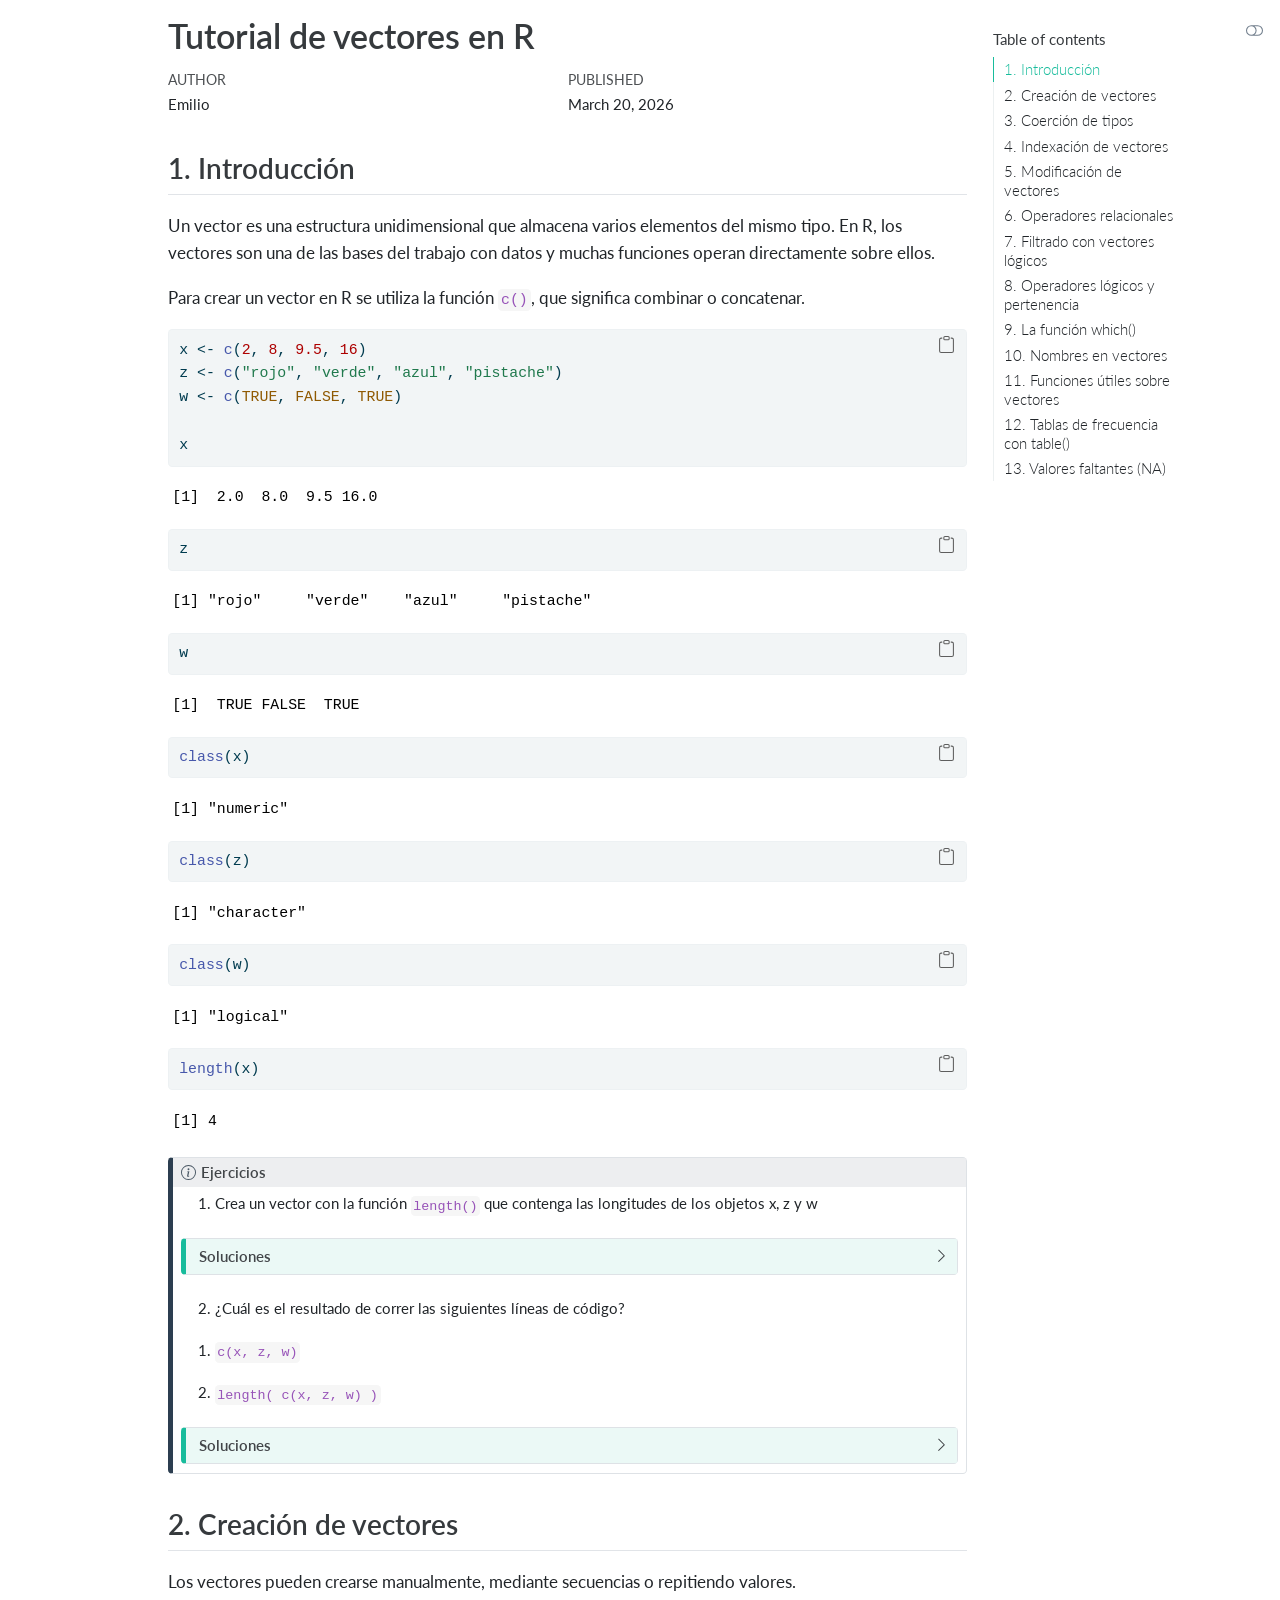
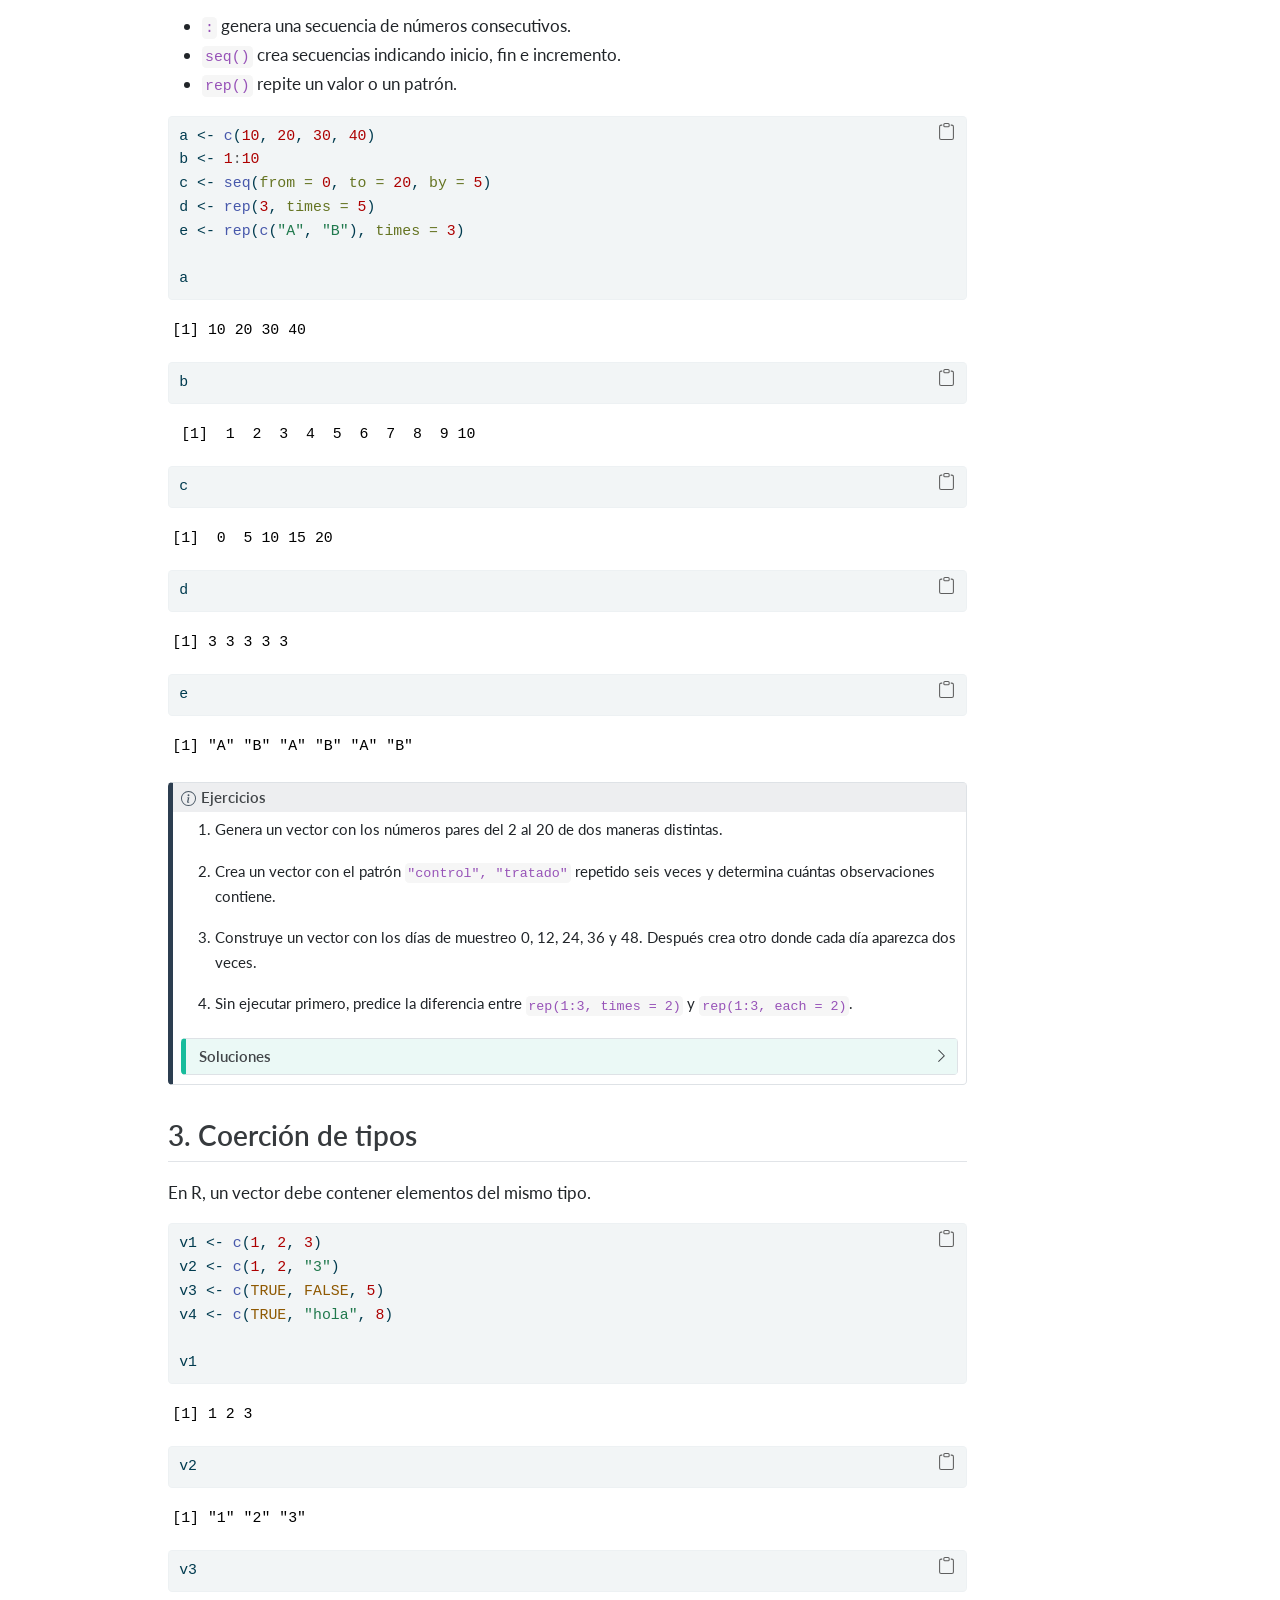
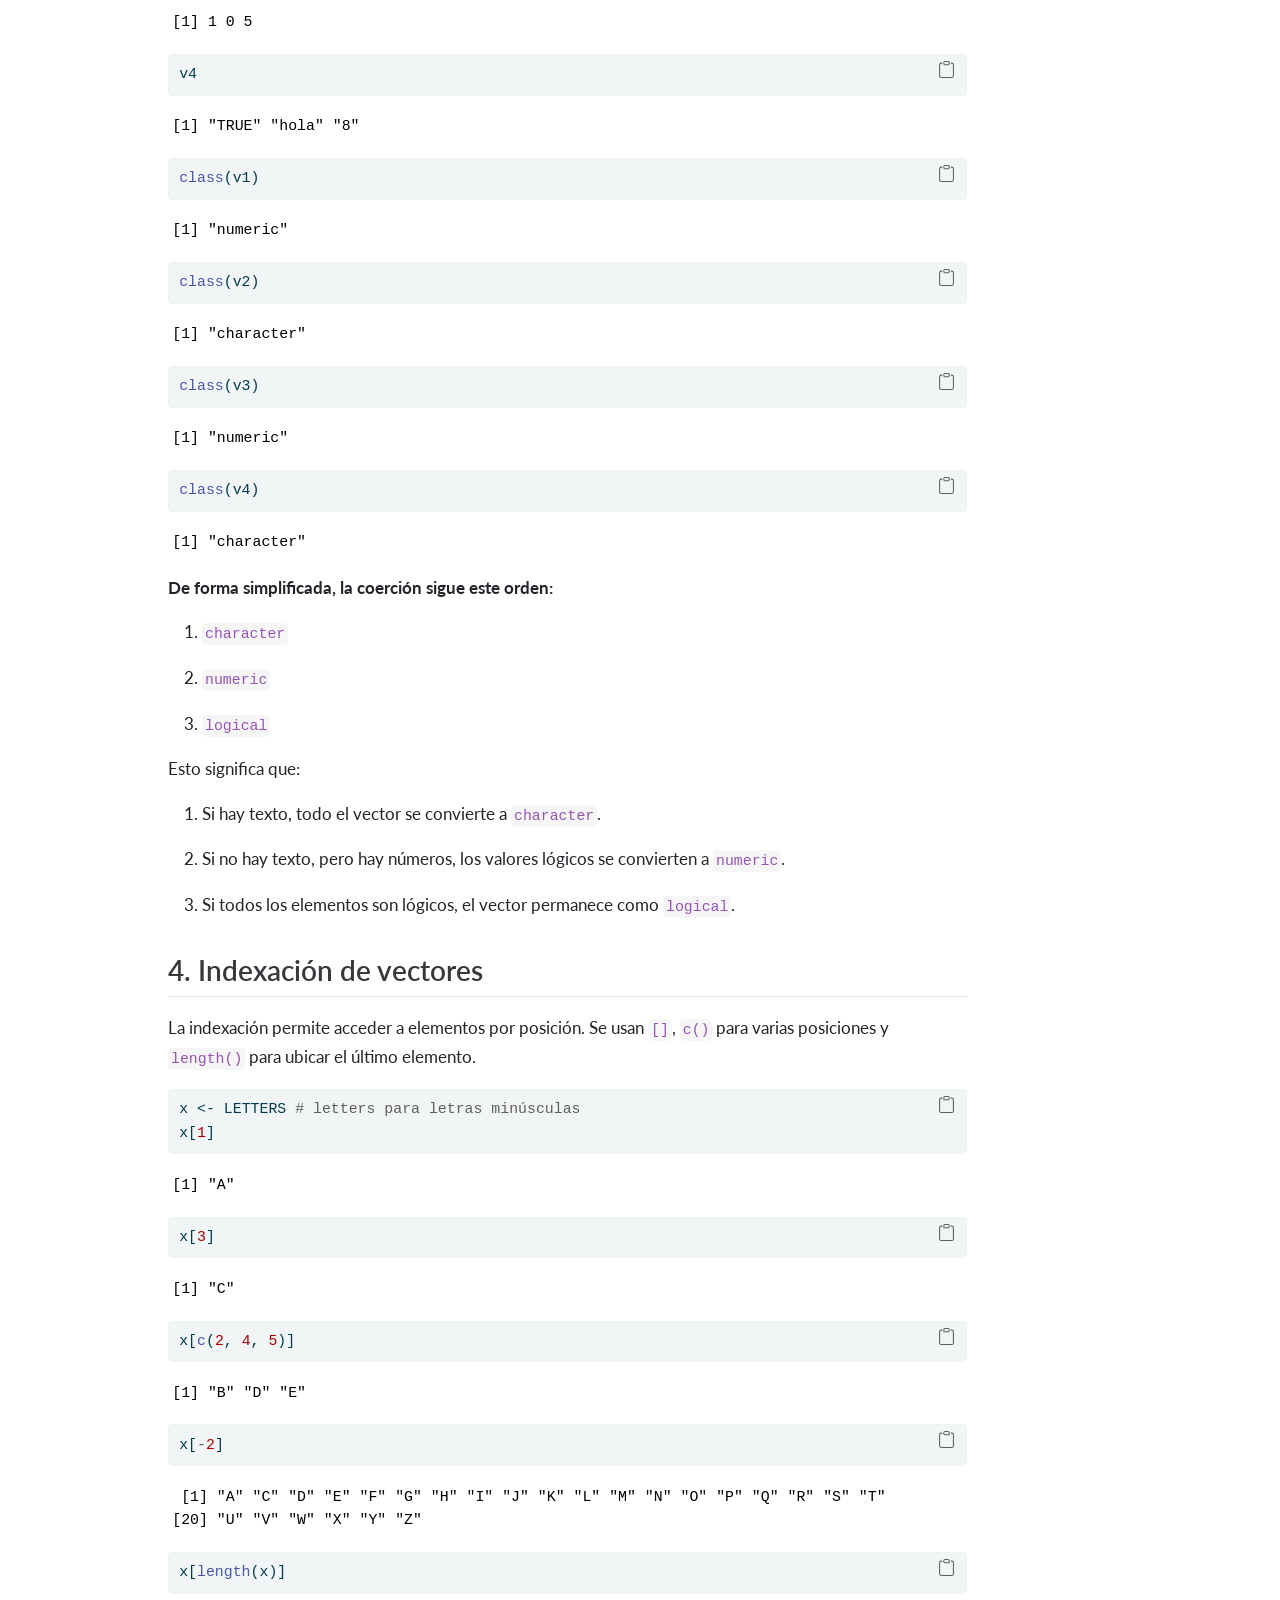
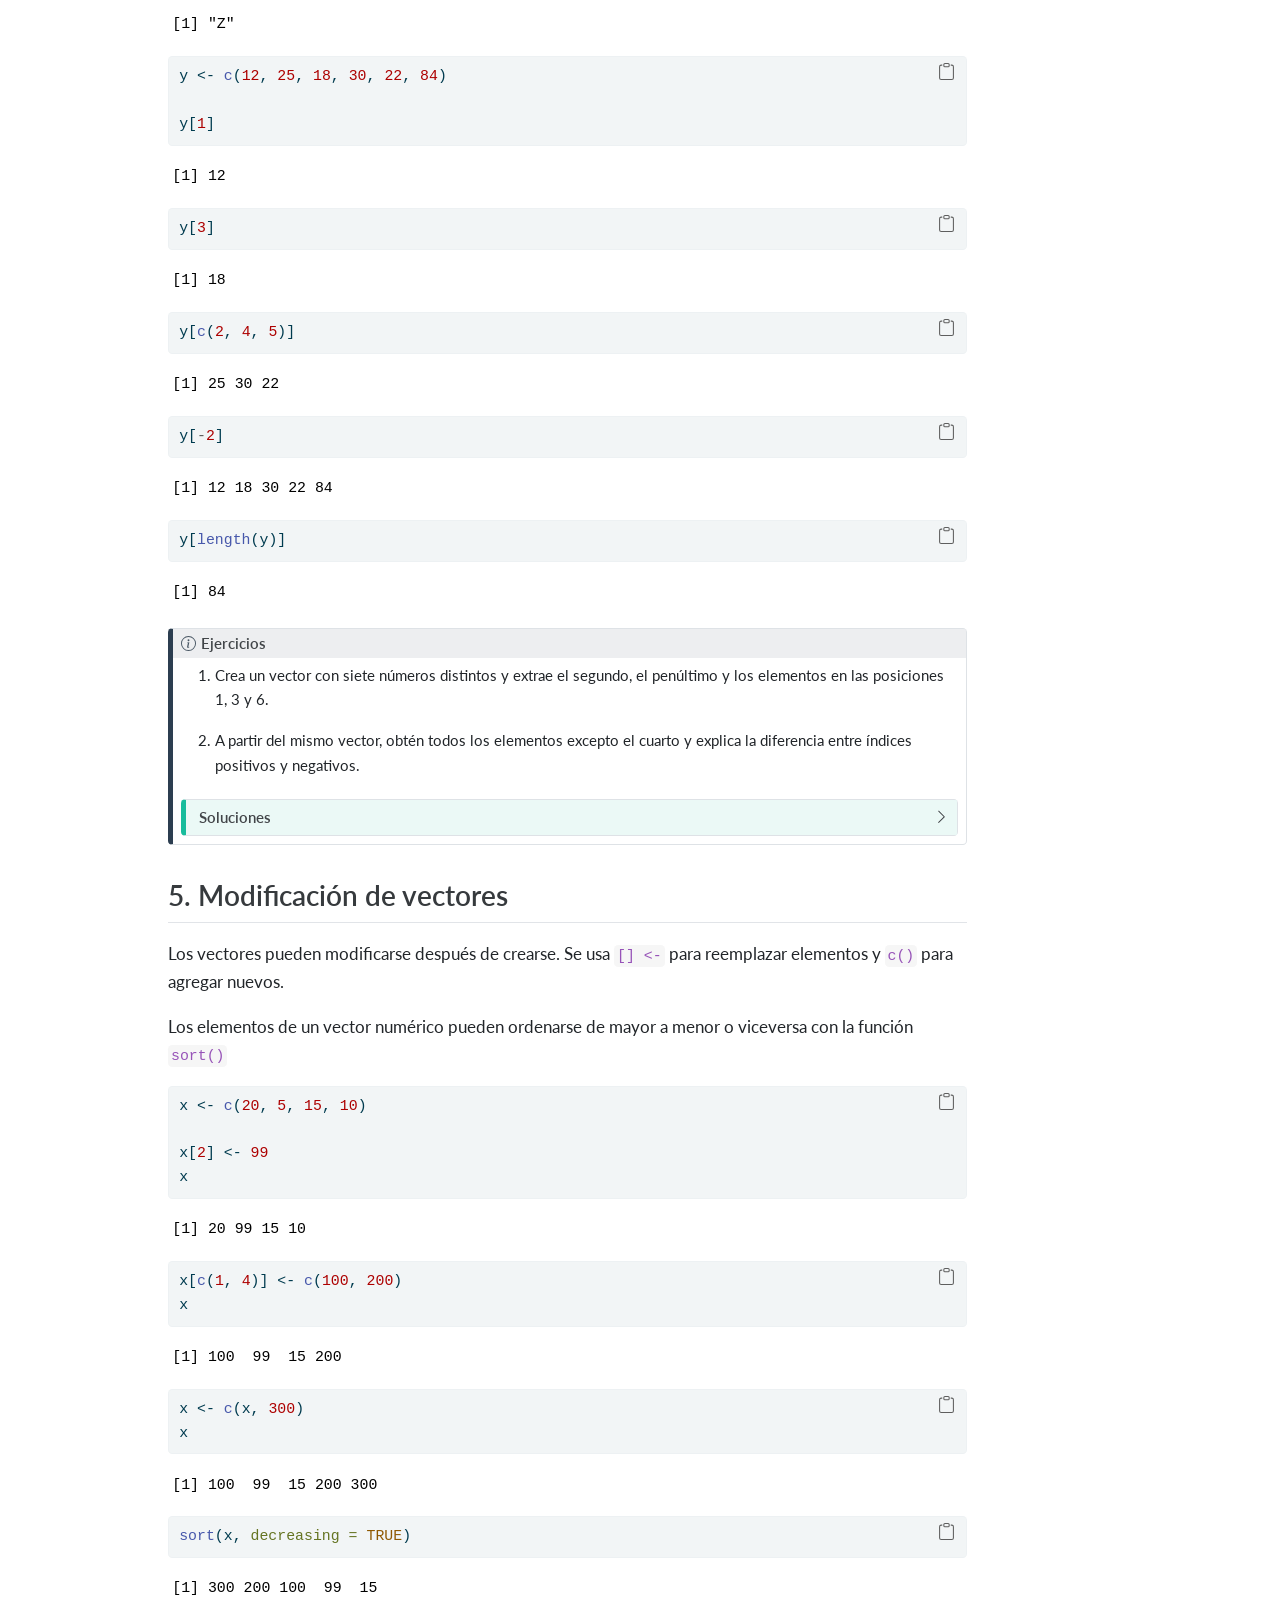
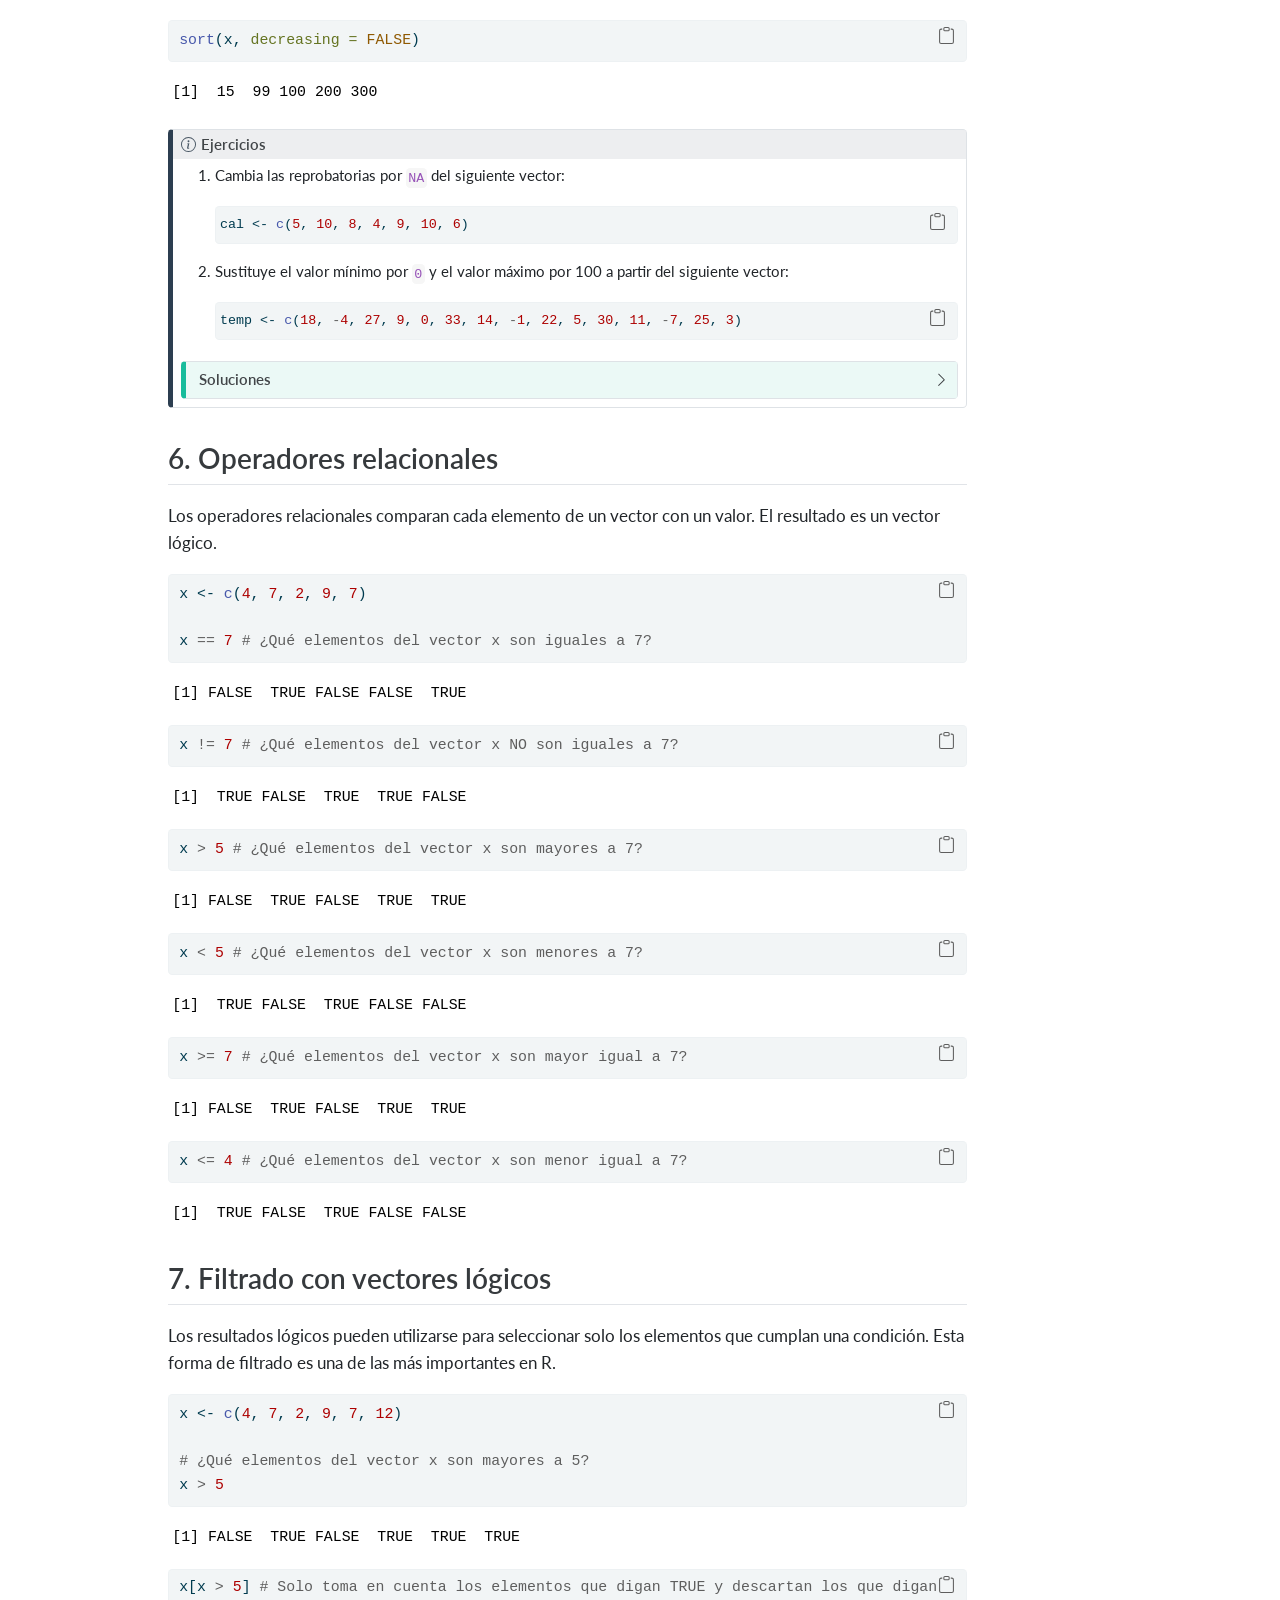
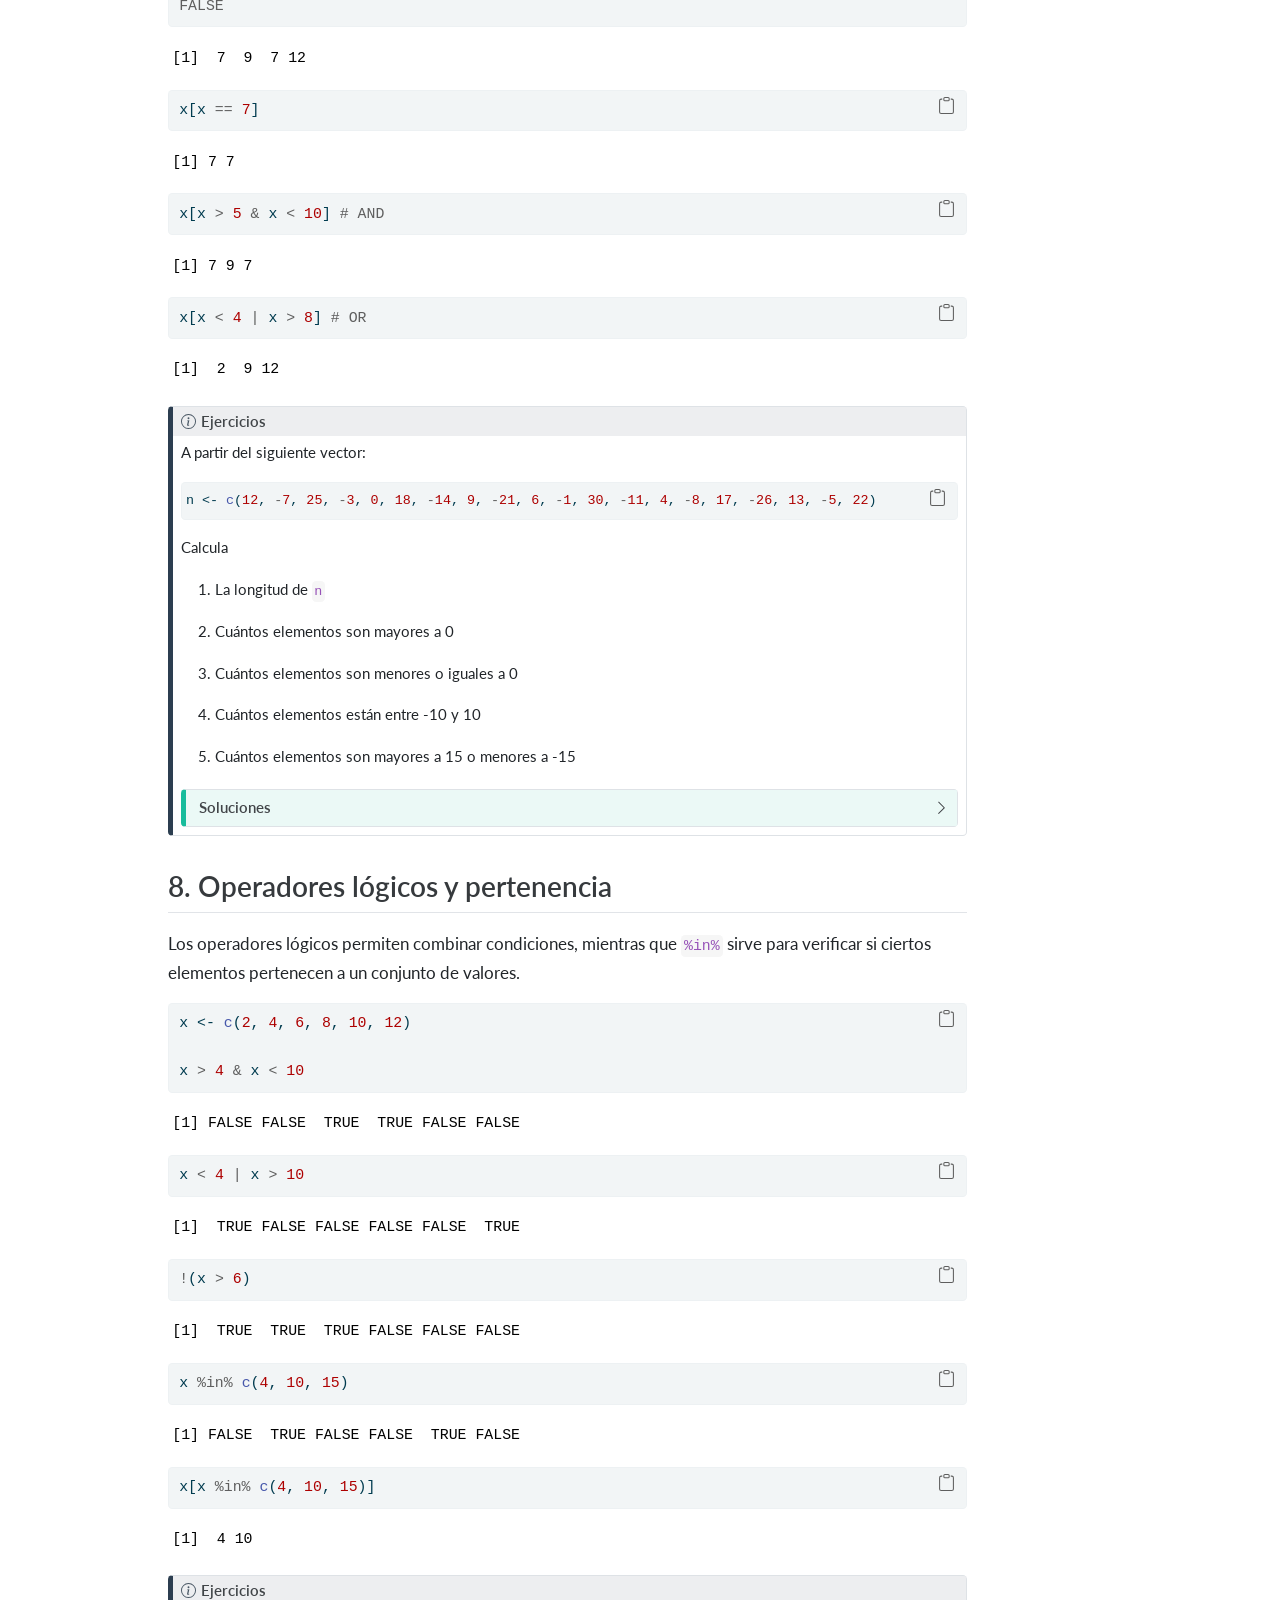
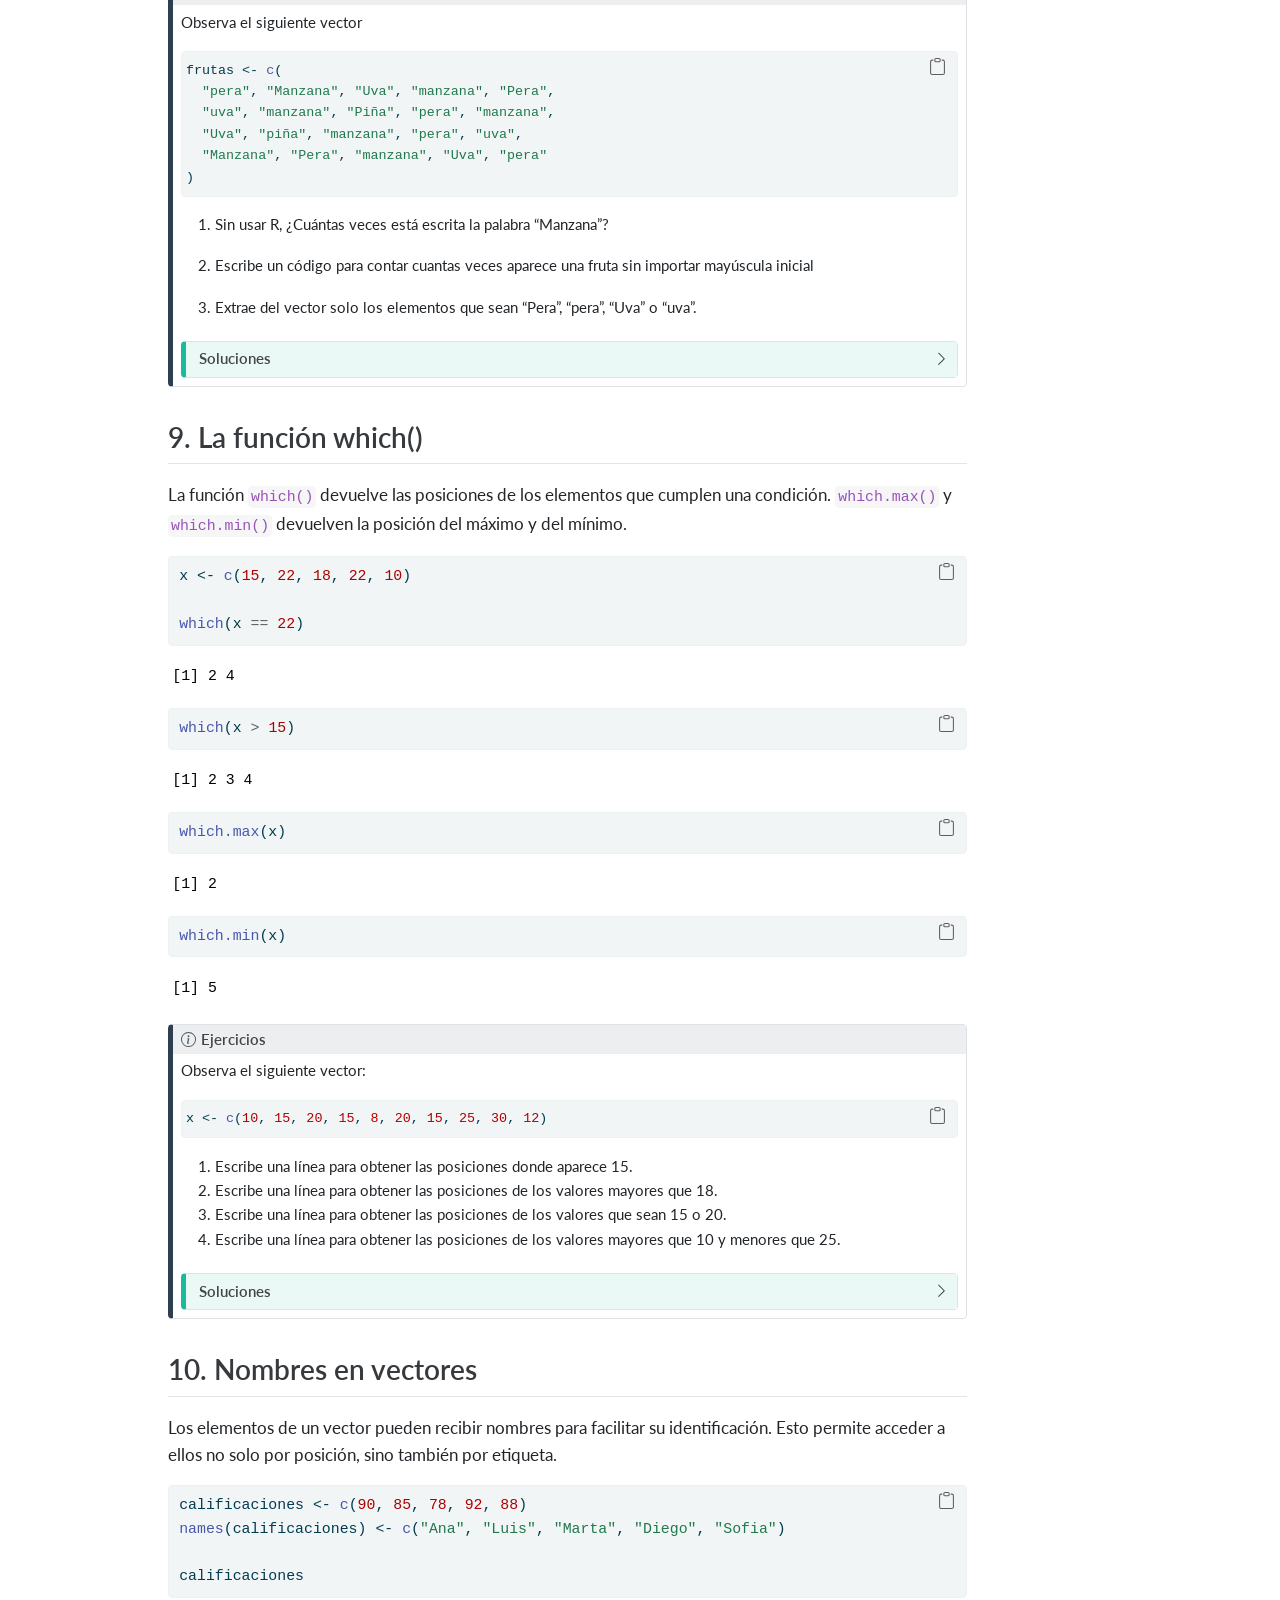
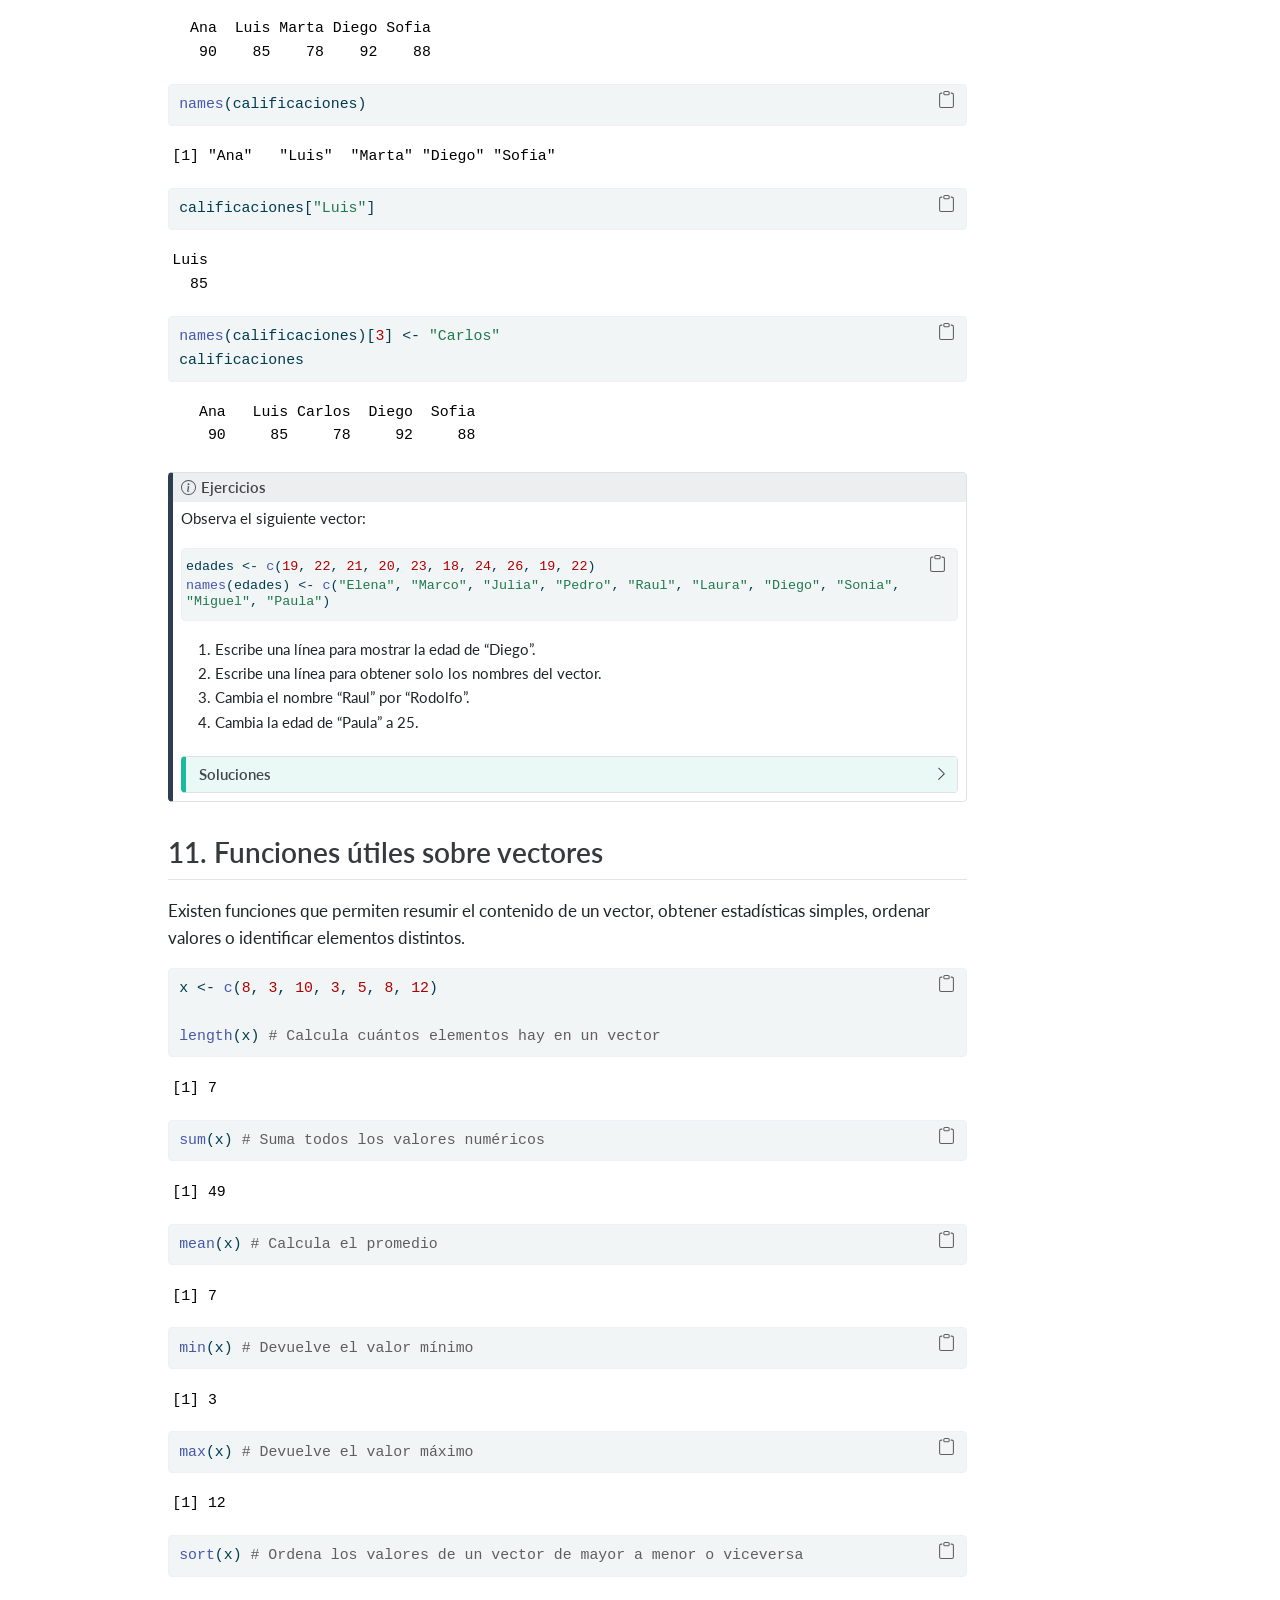
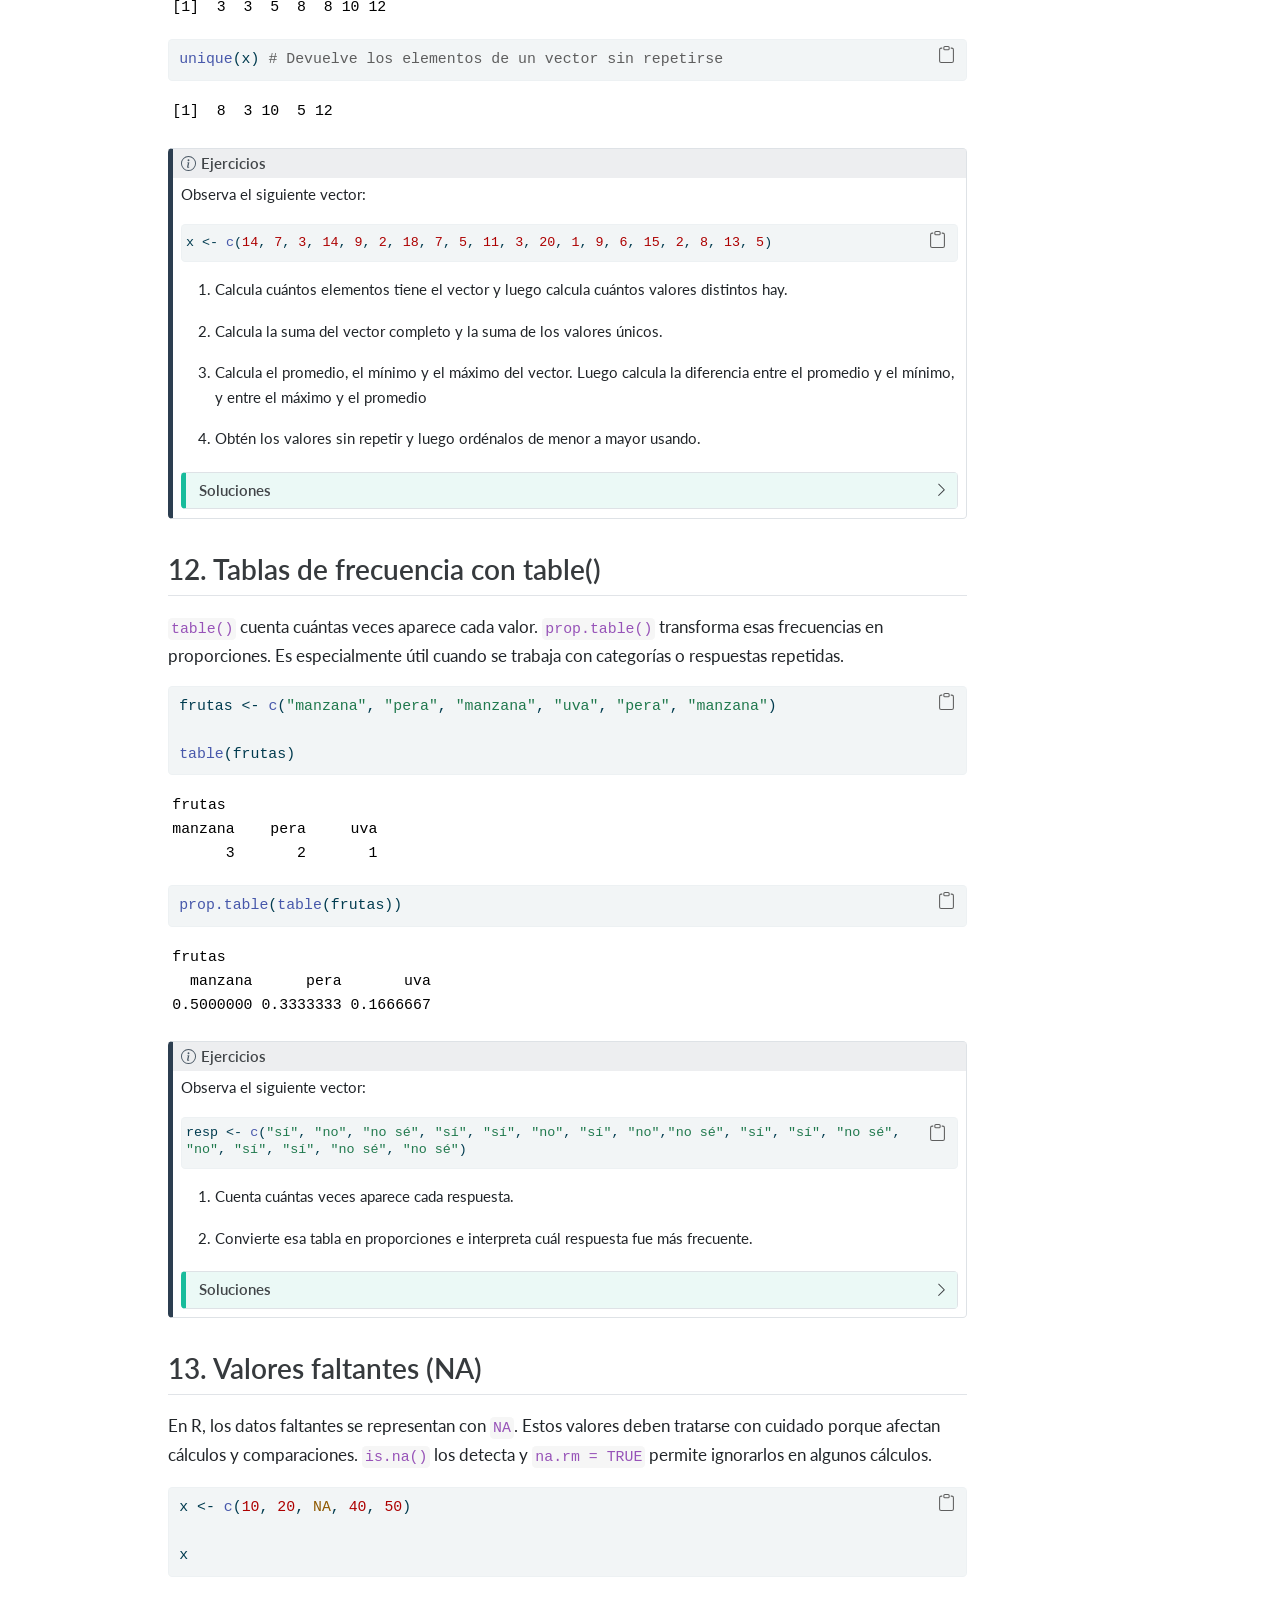
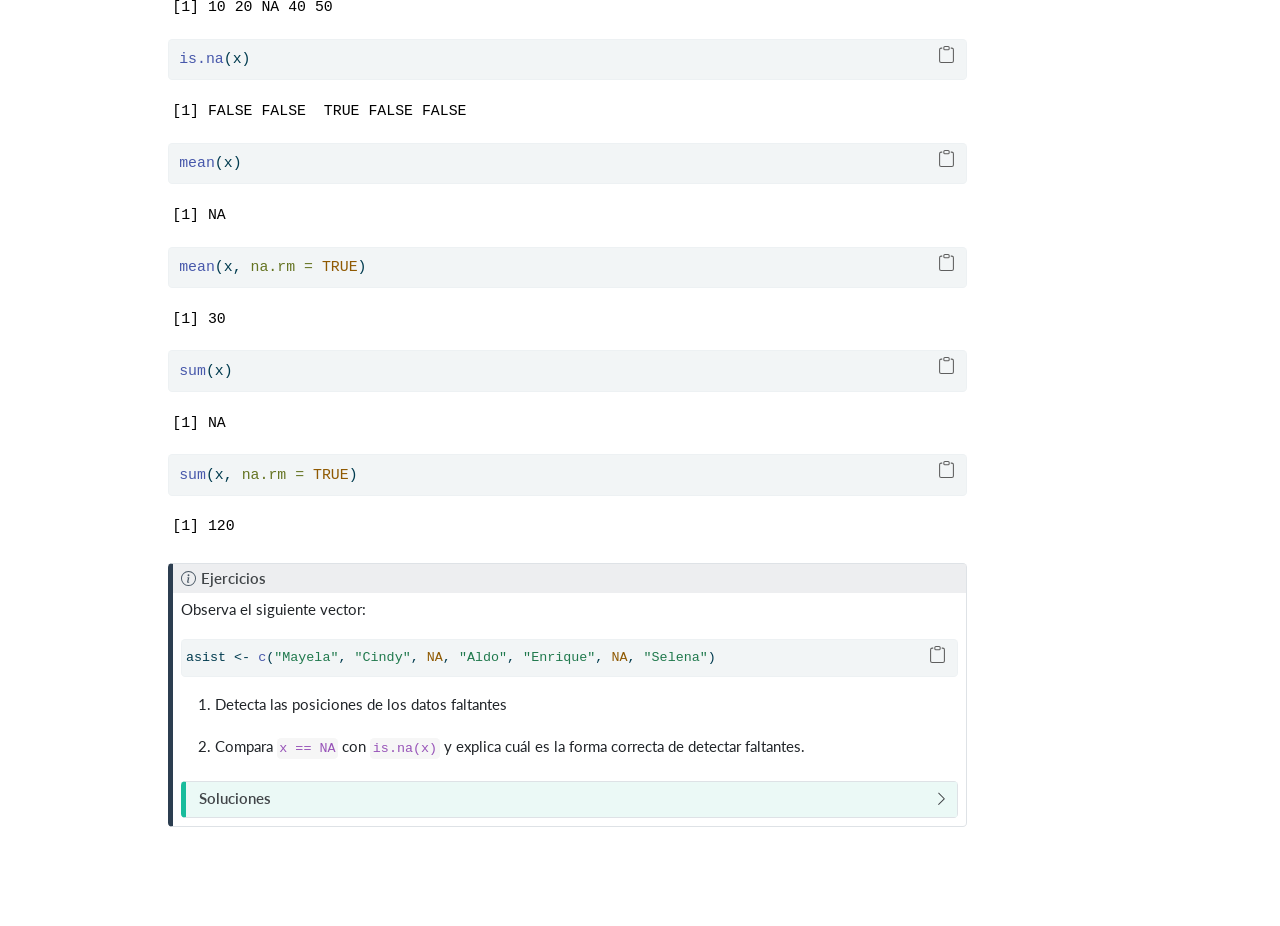
==== commit 35698f8c: "Cambio de layout del html. Output debe de llamarse index.html" ====
--- a/VectoresR.html
+++ b/VectoresR.html
@@ -6,6 +6,8 @@
 
 <meta name="viewport" content="width=device-width, initial-scale=1.0, user-scalable=yes">
 
+<meta name="author" content="Emilio">
+<meta name="dcterms.date" content="2026-03-20">
 
 <title>Tutorial de vectores en R</title>
 <style>
@@ -73,10 +75,30 @@
 
 </head>
 
-<body class="fullcontent">
+<body>
 
 <div id="quarto-content" class="page-columns page-rows-contents page-layout-article">
-
+<div id="quarto-margin-sidebar" class="sidebar margin-sidebar">
+  <nav id="TOC" role="doc-toc" class="toc-active">
+    <h2 id="toc-title">Table of contents</h2>
+   
+  <ul>
+  <li><a href="#introducción" id="toc-introducción" class="nav-link active" data-scroll-target="#introducción">1. Introducción</a></li>
+  <li><a href="#creación-de-vectores" id="toc-creación-de-vectores" class="nav-link" data-scroll-target="#creación-de-vectores">2. Creación de vectores</a></li>
+  <li><a href="#coerción-de-tipos" id="toc-coerción-de-tipos" class="nav-link" data-scroll-target="#coerción-de-tipos">3. Coerción de tipos</a></li>
+  <li><a href="#indexación-de-vectores" id="toc-indexación-de-vectores" class="nav-link" data-scroll-target="#indexación-de-vectores">4. Indexación de vectores</a></li>
+  <li><a href="#modificación-de-vectores" id="toc-modificación-de-vectores" class="nav-link" data-scroll-target="#modificación-de-vectores">5. Modificación de vectores</a></li>
+  <li><a href="#operadores-relacionales" id="toc-operadores-relacionales" class="nav-link" data-scroll-target="#operadores-relacionales">6. Operadores relacionales</a></li>
+  <li><a href="#filtrado-con-vectores-lógicos" id="toc-filtrado-con-vectores-lógicos" class="nav-link" data-scroll-target="#filtrado-con-vectores-lógicos">7. Filtrado con vectores lógicos</a></li>
+  <li><a href="#operadores-lógicos-y-pertenencia" id="toc-operadores-lógicos-y-pertenencia" class="nav-link" data-scroll-target="#operadores-lógicos-y-pertenencia">8. Operadores lógicos y pertenencia</a></li>
+  <li><a href="#la-función-which" id="toc-la-función-which" class="nav-link" data-scroll-target="#la-función-which">9. La función which()</a></li>
+  <li><a href="#nombres-en-vectores" id="toc-nombres-en-vectores" class="nav-link" data-scroll-target="#nombres-en-vectores">10. Nombres en vectores</a></li>
+  <li><a href="#funciones-útiles-sobre-vectores" id="toc-funciones-útiles-sobre-vectores" class="nav-link" data-scroll-target="#funciones-útiles-sobre-vectores">11. Funciones útiles sobre vectores</a></li>
+  <li><a href="#tablas-de-frecuencia-con-table" id="toc-tablas-de-frecuencia-con-table" class="nav-link" data-scroll-target="#tablas-de-frecuencia-con-table">12. Tablas de frecuencia con table()</a></li>
+  <li><a href="#valores-faltantes-na" id="toc-valores-faltantes-na" class="nav-link" data-scroll-target="#valores-faltantes-na">13. Valores faltantes (NA)</a></li>
+  </ul>
+</nav>
+</div>
 <main class="content" id="quarto-document-content">
 
 <header id="title-block-header" class="quarto-title-block default">
@@ -88,7 +110,19 @@
 
 <div class="quarto-title-meta">
 
+    <div>
+    <div class="quarto-title-meta-heading">Author</div>
+    <div class="quarto-title-meta-contents">
+             <p>Emilio </p>
+          </div>
+  </div>
     
+    <div>
+    <div class="quarto-title-meta-heading">Published</div>
+    <div class="quarto-title-meta-contents">
+      <p class="date">March 20, 2026</p>
+    </div>
+  </div>
   
     
   </div>
@@ -96,8 +130,8 @@
 
 </header>
 
-<section id="introducción-a-los-vectores-en-r" class="level2">
-<h2 class="anchored" data-anchor-id="introducción-a-los-vectores-en-r">1. Introducción a los vectores en R</h2>
+<section id="introducción" class="level2">
+<h2 class="anchored" data-anchor-id="introducción">1. Introducción</h2>
 <p>Un vector es una estructura unidimensional que almacena varios elementos del mismo tipo. En R, los vectores son una de las bases del trabajo con datos y muchas funciones operan directamente sobre ellos.</p>
 <p>Para crear un vector en R se utiliza la función <code>c()</code>, que significa combinar o concatenar.</p>
 <div class="cell">
@@ -144,9 +178,10 @@
 </div>
 </div>
 <div class="callout-body-container callout-body">
-<p>Crea un vector con la función <code>length()</code> que contenga las longitudes de los objetos x, z y w</p>
 <ol type="1">
-<li><div class="callout callout-style-default callout-tip no-icon callout-titled">
+<li>Crea un vector con la función <code>length()</code> que contenga las longitudes de los objetos x, z y w</li>
+</ol>
+<div class="callout callout-style-default callout-tip no-icon callout-titled">
 <div class="callout-header d-flex align-content-center" data-bs-toggle="collapse" data-bs-target=".callout-1-contents" aria-controls="callout-1" aria-expanded="false" aria-label="Toggle callout">
 <div class="callout-icon-container">
 <i class="callout-icon no-icon"></i>
@@ -170,13 +205,16 @@
 </div>
 </div>
 </div>
-</div></li>
+</div>
+<ol start="2" type="1">
+<li>¿Cuál es el resultado de correr las siguientes líneas de código?</li>
 </ol>
-<p>¿Cuál es el resultado de correr las siguientes líneas de código?</p>
+<!-- -->
 <ol type="1">
 <li><p><code>c(x, z, w)</code></p></li>
 <li><p><code>length( c(x, z, w) )</code></p></li>
-<li><div class="callout callout-style-default callout-tip no-icon callout-titled">
+</ol>
+<div class="callout callout-style-default callout-tip no-icon callout-titled">
 <div class="callout-header d-flex align-content-center" data-bs-toggle="collapse" data-bs-target=".callout-2-contents" aria-controls="callout-2" aria-expanded="false" aria-label="Toggle callout">
 <div class="callout-icon-container">
 <i class="callout-icon no-icon"></i>
@@ -194,8 +232,7 @@
 </ol>
 </div>
 </div>
-</div></li>
-</ol>
+</div>
 </div>
 </div>
 </section>
@@ -250,7 +287,8 @@
 <li><p>Crea un vector con el patrón <code>"control", "tratado"</code> repetido seis veces y determina cuántas observaciones contiene.</p></li>
 <li><p>Construye un vector con los días de muestreo 0, 12, 24, 36 y 48. Después crea otro donde cada día aparezca dos veces.</p></li>
 <li><p>Sin ejecutar primero, predice la diferencia entre <code>rep(1:3, times = 2)</code> y <code>rep(1:3, each = 2)</code>.</p></li>
-<li><div class="callout callout-style-default callout-tip no-icon callout-titled">
+</ol>
+<div class="callout callout-style-default callout-tip no-icon callout-titled">
 <div class="callout-header d-flex align-content-center" data-bs-toggle="collapse" data-bs-target=".callout-4-contents" aria-controls="callout-4" aria-expanded="false" aria-label="Toggle callout">
 <div class="callout-icon-container">
 <i class="callout-icon no-icon"></i>
@@ -311,8 +349,7 @@
 </div>
 </div>
 </div>
-</div></li>
-</ol>
+</div>
 </div>
 </div>
 </section>
@@ -433,7 +470,8 @@
 <ol type="1">
 <li><p>Crea un vector con siete números distintos y extrae el segundo, el penúltimo y los elementos en las posiciones 1, 3 y 6.</p></li>
 <li><p>A partir del mismo vector, obtén todos los elementos excepto el cuarto y explica la diferencia entre índices positivos y negativos.</p></li>
-<li><div class="callout callout-style-default callout-tip no-icon callout-titled">
+</ol>
+<div class="callout callout-style-default callout-tip no-icon callout-titled">
 <div class="callout-header d-flex align-content-center" data-bs-toggle="collapse" data-bs-target=".callout-6-contents" aria-controls="callout-6" aria-expanded="false" aria-label="Toggle callout">
 <div class="callout-icon-container">
 <i class="callout-icon no-icon"></i>
@@ -470,8 +508,7 @@
 </div>
 </div>
 </div>
-</div></li>
-</ol>
+</div>
 </div>
 </div>
 </section>
@@ -525,7 +562,8 @@
 <div class="cell">
 <div class="sourceCode cell-code" id="cb99"><pre class="sourceCode r code-with-copy"><code class="sourceCode r"><span id="cb99-1"><a href="#cb99-1" aria-hidden="true" tabindex="-1"></a>temp <span class="ot">&lt;-</span> <span class="fu">c</span>(<span class="dv">18</span>, <span class="sc">-</span><span class="dv">4</span>, <span class="dv">27</span>, <span class="dv">9</span>, <span class="dv">0</span>, <span class="dv">33</span>, <span class="dv">14</span>, <span class="sc">-</span><span class="dv">1</span>, <span class="dv">22</span>, <span class="dv">5</span>, <span class="dv">30</span>, <span class="dv">11</span>, <span class="sc">-</span><span class="dv">7</span>, <span class="dv">25</span>, <span class="dv">3</span>)</span></code><button title="Copy to Clipboard" class="code-copy-button"><i class="bi"></i></button></pre></div>
 </div></li>
-<li><div class="callout callout-style-default callout-tip no-icon callout-titled">
+</ol>
+<div class="callout callout-style-default callout-tip no-icon callout-titled">
 <div class="callout-header d-flex align-content-center" data-bs-toggle="collapse" data-bs-target=".callout-8-contents" aria-controls="callout-8" aria-expanded="false" aria-label="Toggle callout">
 <div class="callout-icon-container">
 <i class="callout-icon no-icon"></i>
@@ -549,8 +587,7 @@
 </div>
 </div>
 </div>
-</div></li>
-</ol>
+</div>
 </div>
 </div>
 </section>
@@ -593,7 +630,7 @@
 <div class="sourceCode cell-code" id="cb113"><pre class="sourceCode r code-with-copy"><code class="sourceCode r"><span id="cb113-1"><a href="#cb113-1" aria-hidden="true" tabindex="-1"></a>x <span class="ot">&lt;-</span> <span class="fu">c</span>(<span class="dv">4</span>, <span class="dv">7</span>, <span class="dv">2</span>, <span class="dv">9</span>, <span class="dv">7</span>, <span class="dv">12</span>)</span>
 <span id="cb113-2"><a href="#cb113-2" aria-hidden="true" tabindex="-1"></a></span>
 <span id="cb113-3"><a href="#cb113-3" aria-hidden="true" tabindex="-1"></a><span class="co"># ¿Qué elementos del vector x son mayores a 5?</span></span>
-<span id="cb113-4"><a href="#cb113-4" aria-hidden="true" tabindex="-1"></a>x <span class="sc">&gt;</span> <span class="dv">5</span> <span class="co"># c(FALSE, TRUE, FALSE, TRUE, TRUE, TRUE)</span></span></code><button title="Copy to Clipboard" class="code-copy-button"><i class="bi"></i></button></pre></div>
+<span id="cb113-4"><a href="#cb113-4" aria-hidden="true" tabindex="-1"></a>x <span class="sc">&gt;</span> <span class="dv">5</span></span></code><button title="Copy to Clipboard" class="code-copy-button"><i class="bi"></i></button></pre></div>
 <div class="cell-output cell-output-stdout">
 <pre><code>[1] FALSE  TRUE FALSE  TRUE  TRUE  TRUE</code></pre>
 </div>
@@ -635,7 +672,8 @@
 <li><p>Cuántos elementos son menores o iguales a 0</p></li>
 <li><p>Cuántos elementos están entre -10 y 10</p></li>
 <li><p>Cuántos elementos son mayores a 15 o menores a -15</p></li>
-<li><div class="callout callout-style-default callout-tip no-icon callout-titled">
+</ol>
+<div class="callout callout-style-default callout-tip no-icon callout-titled">
 <div class="callout-header d-flex align-content-center" data-bs-toggle="collapse" data-bs-target=".callout-10-contents" aria-controls="callout-10" aria-expanded="false" aria-label="Toggle callout">
 <div class="callout-icon-container">
 <i class="callout-icon no-icon"></i>
@@ -676,8 +714,7 @@
 </div>
 </div>
 </div>
-</div></li>
-</ol>
+</div>
 </div>
 </div>
 </section>
@@ -731,7 +768,8 @@
 <li><p>Sin usar R, ¿Cuántas veces está escrita la palabra “Manzana”?</p></li>
 <li><p>Escribe un código para contar cuantas veces aparece una fruta sin importar mayúscula inicial</p></li>
 <li><p>Extrae del vector solo los elementos que sean “Pera”, “pera”, “Uva” o “uva”.</p></li>
-<li><div class="callout callout-style-default callout-tip no-icon callout-titled">
+</ol>
+<div class="callout callout-style-default callout-tip no-icon callout-titled">
 <div class="callout-header d-flex align-content-center" data-bs-toggle="collapse" data-bs-target=".callout-12-contents" aria-controls="callout-12" aria-expanded="false" aria-label="Toggle callout">
 <div class="callout-icon-container">
 <i class="callout-icon no-icon"></i>
@@ -766,8 +804,7 @@
 </div>
 </div>
 </div>
-</div></li>
-</ol>
+</div>
 </div>
 </div>
 </section>
@@ -814,9 +851,7 @@
 <li>Escribe una línea para obtener las posiciones de los valores que sean 15 o 20.</li>
 <li>Escribe una línea para obtener las posiciones de los valores mayores que 10 y menores que 25.</li>
 </ol>
-<!-- -->
-<ol type="1">
-<li><div class="callout callout-style-default callout-tip no-icon callout-titled">
+<div class="callout callout-style-default callout-tip no-icon callout-titled">
 <div class="callout-header d-flex align-content-center" data-bs-toggle="collapse" data-bs-target=".callout-14-contents" aria-controls="callout-14" aria-expanded="false" aria-label="Toggle callout">
 <div class="callout-icon-container">
 <i class="callout-icon no-icon"></i>
@@ -850,11 +885,9 @@
 <pre><code>[1]  2  3  4  6  7 10</code></pre>
 </div>
 </div>
-<p>blabla</p>
-</div>
-</div>
-</div></li>
-</ol>
+</div>
+</div>
+</div>
 </div>
 </div>
 </section>
@@ -907,9 +940,7 @@
 <li>Cambia el nombre “Raul” por “Rodolfo”.</li>
 <li>Cambia la edad de “Paula” a 25.</li>
 </ol>
-<!-- -->
-<ol type="1">
-<li><div class="callout callout-style-default callout-tip no-icon callout-titled">
+<div class="callout callout-style-default callout-tip no-icon callout-titled">
 <div class="callout-header d-flex align-content-center" data-bs-toggle="collapse" data-bs-target=".callout-16-contents" aria-controls="callout-16" aria-expanded="false" aria-label="Toggle callout">
 <div class="callout-icon-container">
 <i class="callout-icon no-icon"></i>
@@ -955,8 +986,7 @@
 </div>
 </div>
 </div>
-</div></li>
-</ol>
+</div>
 </div>
 </div>
 </section>
@@ -1014,7 +1044,8 @@
 <li><p>Calcula la suma del vector completo y la suma de los valores únicos.</p></li>
 <li><p>Calcula el promedio, el mínimo y el máximo del vector. Luego calcula la diferencia entre el promedio y el mínimo, y entre el máximo y el promedio</p></li>
 <li><p>Obtén los valores sin repetir y luego ordénalos de menor a mayor usando.</p></li>
-<li><div class="callout callout-style-default callout-tip no-icon callout-titled">
+</ol>
+<div class="callout callout-style-default callout-tip no-icon callout-titled">
 <div class="callout-header d-flex align-content-center" data-bs-toggle="collapse" data-bs-target=".callout-18-contents" aria-controls="callout-18" aria-expanded="false" aria-label="Toggle callout">
 <div class="callout-icon-container">
 <i class="callout-icon no-icon"></i>
@@ -1074,8 +1105,7 @@
 </div>
 </div>
 </div>
-</div></li>
-</ol>
+</div>
 </div>
 </div>
 </section>
@@ -1115,7 +1145,8 @@
 <ol type="1">
 <li><p>Cuenta cuántas veces aparece cada respuesta.</p></li>
 <li><p>Convierte esa tabla en proporciones e interpreta cuál respuesta fue más frecuente.</p></li>
-<li><div class="callout callout-style-default callout-tip no-icon callout-titled">
+</ol>
+<div class="callout callout-style-default callout-tip no-icon callout-titled">
 <div class="callout-header d-flex align-content-center" data-bs-toggle="collapse" data-bs-target=".callout-20-contents" aria-controls="callout-20" aria-expanded="false" aria-label="Toggle callout">
 <div class="callout-icon-container">
 <i class="callout-icon no-icon"></i>
@@ -1145,8 +1176,7 @@
 </div>
 </div>
 </div>
-</div></li>
-</ol>
+</div>
 </div>
 </div>
 </section>
@@ -1198,7 +1228,8 @@
 <ol type="1">
 <li><p>Detecta las posiciones de los datos faltantes</p></li>
 <li><p>Compara <code>x == NA</code> con <code>is.na(x)</code> y explica cuál es la forma correcta de detectar faltantes.</p></li>
-<li><div class="callout callout-style-default callout-tip no-icon callout-titled">
+</ol>
+<div class="callout callout-style-default callout-tip no-icon callout-titled">
 <div class="callout-header d-flex align-content-center" data-bs-toggle="collapse" data-bs-target=".callout-22-contents" aria-controls="callout-22" aria-expanded="false" aria-label="Toggle callout">
 <div class="callout-icon-container">
 <i class="callout-icon no-icon"></i>
@@ -1225,8 +1256,7 @@
 </div>
 </div>
 </div>
-</div></li>
-</ol>
+</div>
 </div>
 </div>
 </section>
